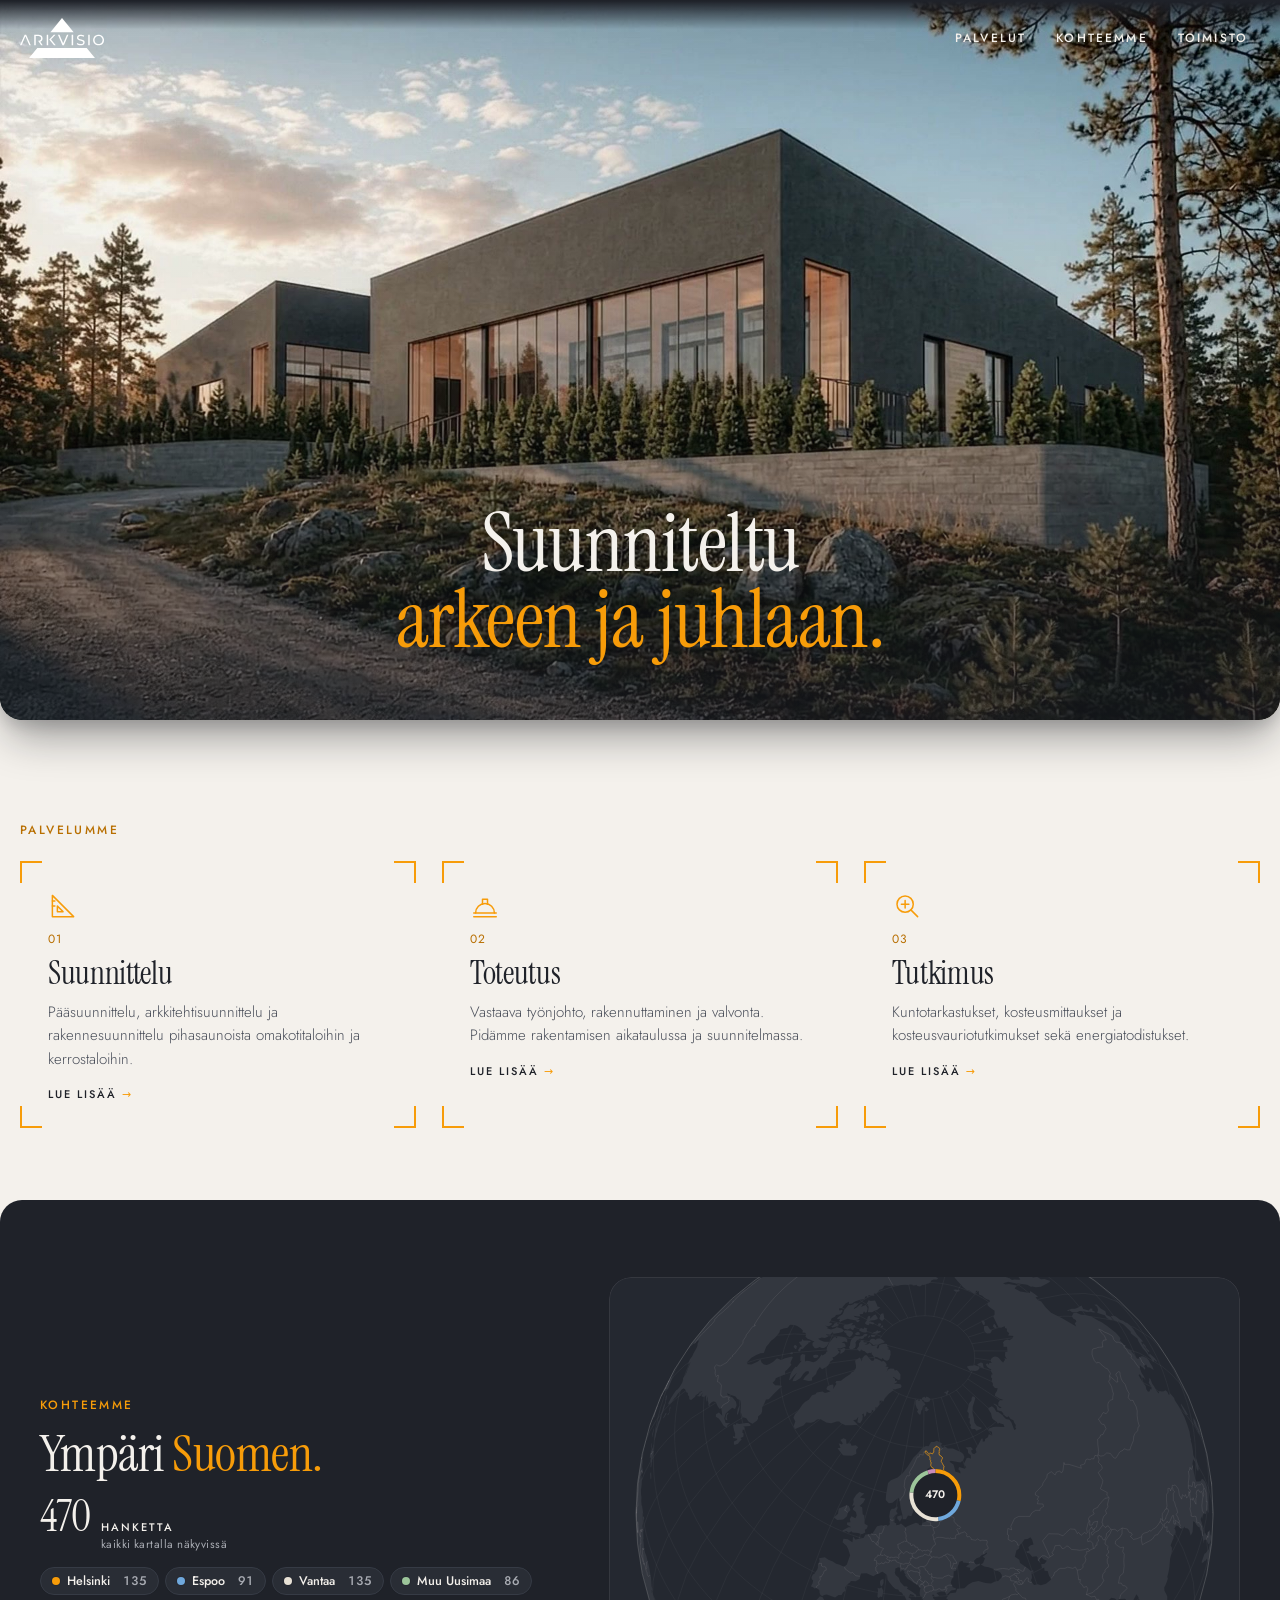
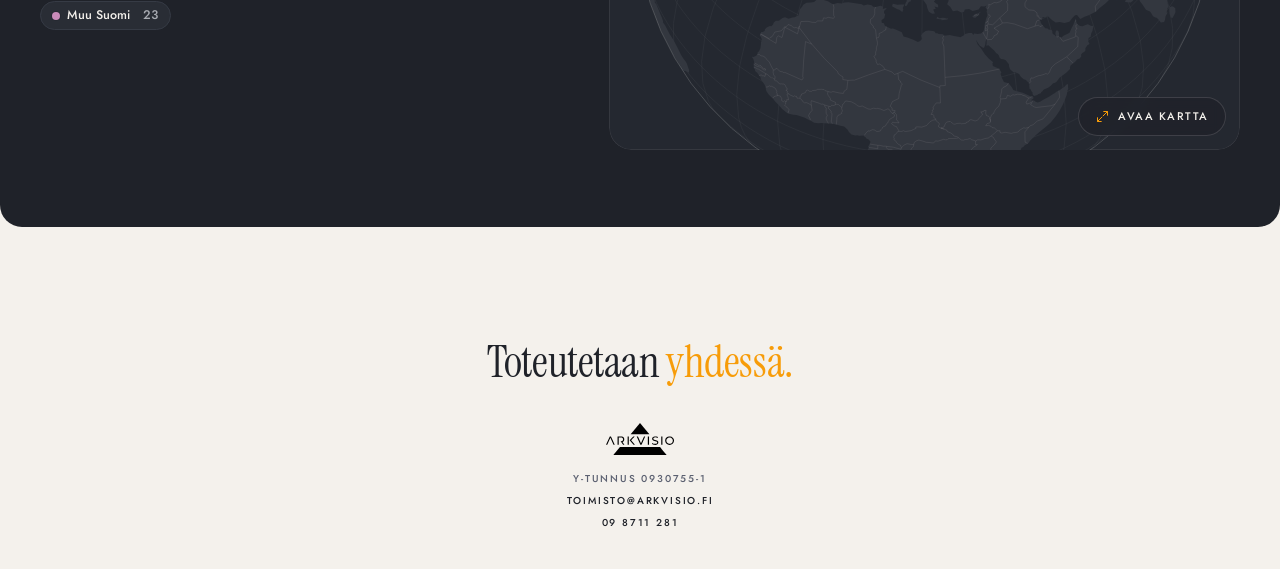
==== index.html @ 741752dc "Palvelusivuille liukuhihna: muut palvelut otsikon vieressä, liukusiirtymä sivujen välillä" ====
<!doctype html>
<html lang="fi">
<head>
  <meta charset="utf-8">
  <meta name="viewport" content="width=device-width, initial-scale=1, viewport-fit=cover">
  <meta name="theme-color" content="#1F2229">
  <title>ArkVisio – Suunniteltu arkeen ja juhlaan</title>
  <meta name="description" content="ArkVisio on helsinkiläinen suunnittelutoimisto vuodesta 1993. Pääsuunnittelu, arkkitehti- ja rakennesuunnittelu, kuntotarkastukset, vastaava työnjohto ja energiatodistukset.">
  <link rel="icon" href="assets/logo/logo-musta.svg" type="image/svg+xml">
  <link rel="preconnect" href="https://fonts.googleapis.com">
  <link rel="preconnect" href="https://fonts.gstatic.com" crossorigin>
  <link rel="stylesheet" href="https://fonts.googleapis.com/css2?family=Instrument+Serif:ital@0;1&family=Jost:ital,wght@0,300;0,400;0,500;0,600;1,400&display=swap">
  <link rel="stylesheet" href="css/tyylit.css?v=20261128r">
</head>
<body class="etusivu">
  <a class="ohita" href="#sisalto">Siirry sisältöön</a>

  <!-- ETUSIVUN YLÄOSA: iso harmaa paneeli (logo, valikko, iskulause), joka kutistuu vierittäessä
       matalaksi palkiksi; iskulause nousee ja puolittuu, valikon tilalle tulee hampurilaisnappi.
       Toiminta: js/valikko.js (paneelin korkeus, --p = 0…1, html.kompakti). -->
  <header class="paakuva tumma">
    <!-- Kansivideo: äänetön silmukka; kansikuva näkyy latautuessa ja "Vähennä liikettä" -asetuksella -->
    <div class="kansivideo-kehys" aria-hidden="true">
      <video class="kansivideo" autoplay muted loop playsinline preload="auto" poster="assets/images/kansikuva.jpg?v=1080">
        <source src="assets/video/kansi.mp4?v=1080" type="video/mp4">
      </video>
    </div>
    <!-- iPhone: liikeanturin lupa (näytetään vain, jos selain vaatii luvan) -->
    <button class="liike-nappi" type="button" hidden aria-label="Ota käyttöön: liikuta videota kallistamalla puhelinta">
      <svg viewBox="0 0 24 24" fill="none" stroke="currentColor" stroke-width="1.5" stroke-linecap="round" stroke-linejoin="round" aria-hidden="true"><rect x="7" y="3" width="10" height="18" rx="2.2" transform="rotate(-14 12 12)"/><path d="M3 9.5a9 9 0 0 1 2.5-4.5M21 14.5a9 9 0 0 1-2.5 4.5"/></svg>
    </button>
    <div class="paneeli">
      <div class="paakuva-keski">
        <h1>Suunniteltu <span class="oranssi">arkeen ja juhlaan.</span></h1>
      </div>
    </div>
    <div class="kehys">
      <div class="palkkitausta" aria-hidden="true"></div>
      <div class="yla">
        <a class="logo" href="#"><img class="logo-vaalea" src="assets/logo/logo-valkoinen.svg" alt="ArkVisio – etusivulle" width="84" height="40"><img class="logo-tumma" src="assets/logo/logo-musta.svg" alt="" aria-hidden="true" width="84" height="40"></a>
        <nav class="valikko" id="valikko" aria-label="Päävalikko">
          <div class="valikko-ryhma">
            <a href="index.html#palvelut" aria-haspopup="true">Palvelut</a>
            <div class="alavalikko">
              <a class="ali" href="suunnittelu.html"><span>01</span>Suunnittelu</a>
              <a class="ali" href="tyomaa.html"><span>02</span>Toteutus</a>
              <a class="ali" href="tutkimus.html"><span>03</span>Tutkimus</a>
            </div>
          </div>
          <a href="kohteet.html">Kohteemme</a>
          <a href="toimisto.html">Toimisto</a>
        </nav>
        <button class="valikko-nappi" type="button" aria-expanded="false" aria-controls="valikko">Valikko</button>
        <button class="burgeri" type="button" aria-expanded="false" aria-controls="valikko" aria-label="Valikko"><span></span><span></span><span></span></button>
      </div>
    </div>
  </header>

  <main id="sisalto">
    <!-- PALVELUT: kolme laatikkoa, joissa vain oranssit kulmat -->
    <section class="palvelut-osio" id="palvelut" aria-labelledby="palvelut-otsikko">
      <p class="ylaotsikko" id="palvelut-otsikko">Palvelumme</p>
      <div class="palvelulaatikot">
        <a class="palvelulaatikko" href="suunnittelu.html">
          <svg class="ikoni" viewBox="0 0 24 24" fill="none" stroke="currentColor" stroke-width="1.2" stroke-linecap="round" stroke-linejoin="round" aria-hidden="true"><path d="M3.5 20.5V3.5l17 17z"/><path d="M7.5 16.5v-4.5l4.5 4.5z"/><path d="M3.5 8h2M3.5 12h2"/></svg>
          <span class="nro">01</span>
          <h3>Suunnittelu</h3>
          <p>Pääsuunnittelu, arkkitehtisuunnittelu ja rakennesuunnittelu pihasaunoista omakotitaloihin ja kerrostaloihin.</p>
          <span class="lisaa">Lue lisää</span>
        </a>
        <a class="palvelulaatikko" href="tyomaa.html">
          <svg class="ikoni" viewBox="0 0 24 24" fill="none" stroke="currentColor" stroke-width="1.2" stroke-linecap="round" stroke-linejoin="round" aria-hidden="true"><path d="M3 17.5h18"/><path d="M4.5 17.5a7.5 7.5 0 0 1 15 0"/><path d="M10 10.5V6.5h4v4"/><path d="M3 20.5h18"/></svg>
          <span class="nro">02</span>
          <h3>Toteutus</h3>
          <p>Vastaava työnjohto, rakennuttaminen ja valvonta. Pidämme rakentamisen aikataulussa ja suunnitelmassa.</p>
          <span class="lisaa">Lue lisää</span>
        </a>
        <a class="palvelulaatikko" href="tutkimus.html">
          <svg class="ikoni" viewBox="0 0 24 24" fill="none" stroke="currentColor" stroke-width="1.2" stroke-linecap="round" stroke-linejoin="round" aria-hidden="true"><circle cx="10.5" cy="10.5" r="6.5"/><path d="m20.5 20.5-5.4-5.4"/><path d="M10.5 7.5v6M7.5 10.5h6"/></svg>
          <span class="nro">03</span>
          <h3>Tutkimus</h3>
          <p>Kuntotarkastukset, kosteusmittaukset ja kosteusvauriotutkimukset sekä energiatodistukset.</p>
          <span class="lisaa">Lue lisää</span>
        </a>
      </div>
    </section>


    <!-- KOHTEET KARTALLA: maapallo lentää Suomeen, kun osio tulee näkyviin -->
    <section class="osio tumma kartta-osio" id="kohteemme">
      <div class="kehys kartta-osio-sisalto">
        <div class="kartta-teksti">
          <p class="ylaotsikko">Kohteemme</p>
          <h2>Ympäri <span class="oranssi">Suomen.</span></h2>
          <!-- Hankelaskuri: luku päivittyy suodattimien ja kartan näkymän mukaan -->
          <div class="hankelaskuri" aria-live="polite">
            <span class="hankeluku" data-hankeluku>0</span>
            <span class="hankeselite">hanketta<small data-nakymassa></small></span>
          </div>
          <div class="suodattimet" data-suodattimet role="group" aria-label="Näytä kohdetyypit"></div>
        </div>
        <div class="kartta" data-kartta data-rajaus="kortti">
          <div class="kartta-alue">
            <canvas aria-label="Maapallo, jolla ArkVision kohteet näkyvät. Avaa kartta napauttamalla."></canvas>
            <div class="kartta-vihje" hidden></div>
          </div>
        </div>
      </div>
    </section>
  </main>

  <!-- YHTEYS -->
  <footer class="alatunniste tumma" id="yhteys">
    <div class="kehys alatunniste-sisalto">
      <div>
        <h2>Toteutetaan <span class="oranssi">yhdessä.</span></h2>
      </div>
      <div class="alalaita">
        <div class="alalaita-tiedot">
          <a class="alalaita-logo" href="index.html"><img src="assets/logo/logo-musta.svg" alt="ArkVisio – etusivulle" width="68" height="32"></a>
          <span>Y-tunnus 0930755-1</span>
          <a href="mailto:toimisto@arkvisio.fi">toimisto@arkvisio.fi</a>
          <a href="tel:+35898711281">09 8711 281</a>
        </div>
      </div>
    </div>
  </footer>

  <script src="js/vendor/d3.min.js"></script>
  <script src="js/vendor/topojson-client.min.js"></script>
  <script src="data/kartta-data.js?v=20261128r"></script>
  <script src="data/kohteet.js?v=20261128r"></script>
  <script src="js/kartta.js?v=20261128r"></script>
  <script src="js/sivu.js?v=20261128r"></script>
  <script src="js/valikko.js?v=20261128r"></script>
</body>
</html>
---- css/tyylit.css ----
/* ============================================================
   ARKVISIO – TYYLIT
   Brändin perusta on muuttujina heti alla. Värit, fontit ja
   mitat muutetaan vain tästä, niin ne päivittyvät koko sivulle.
   Ilme: grafiitti + Vision Oranssi, kapea serif-otsikko ja
   harvennettu versaali (kuten ArkVision mainoksissa).
   ============================================================ */

:root {
  /* Värit */
  --grafiitti: #1F2229;        /* tummat osiot, pääkuva, kartta */
  --grafiitti-2: #292D35;      /* pinnat tummalla */
  --grafiitti-3: #363B45;      /* viivat tummalla */
  /* Koko sivu on tumma: entiset vaaleiden osioiden värit osoittavat grafiitin sävyihin. */
  --kalkki: #1F2229;           /* sivun tausta */
  --pinta: #292D35;            /* kortit */
  --kivi: #363B45;             /* viivat */
  --muste: #F4F1EC;            /* teksti */
  --harmaa: #A9ACB3;           /* toissijainen teksti */
  --teksti-oranssilla: #1F2229; /* teksti oranssilla tai vaalealla pohjalla */
  --vaalea: #F4F1EC;           /* teksti tummalla */
  --vaalea-2: #A9ACB3;         /* toissijainen teksti tummalla */
  --vision-oranssi: #F79C09;   /* toiminto- ja korostusväri */
  --oranssi-teksti: #F79C09;   /* pieni oranssi teksti */

  /* Fontit */
  --fontti-otsikko: "Instrument Serif", "Times New Roman", Georgia, serif;
  --fontti-teksti: "Jost", "Century Gothic", "Segoe UI", system-ui, sans-serif;

  /* Mitat */
  --leveys: 1240px;
  --reuna: max(20px, env(safe-area-inset-left, 0px));
  --reuna-o: max(20px, env(safe-area-inset-right, 0px));
  --pyoristys: 4px;
  --osio-vali: clamp(72px, 9vw, 128px);
}

/* ---------- Perusta ---------- */
*, *::before, *::after { box-sizing: border-box; }
[hidden] { display: none !important; }
html { scroll-behavior: smooth; background-color: #1F2229; }   /* sama kuin sivu: iPhonen kellon alue samaa tummaa */
/* Ei venymistä/vedä-päivittääksesi-toimintoa reunoilla: iPhonella venytys siirsi kiinteää yläpalkkia logon päälle */
html, body { overscroll-behavior-y: none; }
body {
  margin: 0;
  background: var(--kalkki);
  color: var(--muste);
  font: 400 17px/1.6 var(--fontti-teksti);
  -webkit-font-smoothing: antialiased;
}
img { max-width: 100%; display: block; }
h1, h2, h3 { margin: 0; text-wrap: balance; font-weight: 400; }
h1, h2 { font-family: var(--fontti-otsikko); letter-spacing: -.01em; line-height: 1; }
h3 { font-family: var(--fontti-teksti); font-weight: 500; }
p { margin: 0; }
a { color: inherit; }
:focus-visible { outline: 2px solid var(--vision-oranssi); outline-offset: 3px; }

.kehys { max-width: var(--leveys); margin: 0 auto; padding-left: var(--reuna); padding-right: var(--reuna-o); }
.ohita { position: absolute; left: -9999px; top: 8px; background: var(--vision-oranssi); color: var(--teksti-oranssilla); padding: 10px 14px; z-index: 100; }
.ohita:focus { left: 8px; }

.versaali { font: 500 13px/1.5 var(--fontti-teksti); letter-spacing: .16em; text-transform: uppercase; }
.ylaotsikko { font: 500 12px/1.4 var(--fontti-teksti); letter-spacing: .2em; text-transform: uppercase; color: var(--oranssi-teksti); }
.tumma .ylaotsikko { color: var(--vision-oranssi); }
.oranssi { color: var(--vision-oranssi); }

/* ---------- Napit ---------- */
.napit { display: flex; flex-wrap: wrap; gap: 12px; }
.nappi {
  display: inline-flex; align-items: center; justify-content: center; gap: 10px;
  font: 500 13px/1 var(--fontti-teksti); letter-spacing: .14em; text-transform: uppercase; text-decoration: none;
  padding: 17px 24px; border-radius: var(--pyoristys); border: 1px solid transparent; cursor: pointer;
  transition: background-color .15s ease, color .15s ease, border-color .15s ease;
}
.nappi-oranssi { background: var(--vision-oranssi); color: var(--teksti-oranssilla); }
.nappi-oranssi:hover { background: #FFAD2E; }
.nappi-reuna { border-color: currentColor; background: transparent; color: inherit; }
.nappi-reuna:hover { border-color: var(--vision-oranssi); color: var(--vision-oranssi); }

/* ---------- Tummat osiot ---------- */
.tumma { background: var(--grafiitti); color: var(--vaalea); }

/* ---------- Pääkuva (sisältää logon ja valikon, ei erillistä palkkia) ---------- */
.paakuva { position: relative; overflow: hidden; isolation: isolate; }
.paakuva-kuva {
  position: absolute; inset: 0; z-index: -1;
  background-color: var(--grafiitti);
}
/* Liukuvärit vain kun pääkuva on käytössä (class="paakuva-kuva kuvalla"),
   muuten selaimen liukuvärikohina näkyy tasaisessa taustassa laikkuina. */
.paakuva-kuva.kuvalla {
  background-image:
    linear-gradient(90deg, var(--grafiitti) 0%, rgba(31, 34, 41, .92) 38%, rgba(31, 34, 41, .35) 70%, rgba(31, 34, 41, .15) 100%),
    linear-gradient(0deg, var(--grafiitti) 0%, rgba(31, 34, 41, 0) 40%),
    url("../assets/images/hero.jpg");
  background-size: cover; background-position: center right;
}
/* Yläpalkki seuraa vieritystä kaikilla sivuilla. Sisältö on samassa linjassa kuin .kehys;
   vieritettäessä (js/valikko.js: html.rullattu) palkki saa valkoisen taustan, joka liukuu yläreunasta.
   Palkin korkeus ei muutu koskaan (ei heilahdusta). EI backdrop-filteriä (iOS Safari -virheet).
   Kaksi päällekkäistä valkoista kerrosta, sama clip-path-animaatio:
   - .yla::before = näkyvä liuku molempiin suuntiin (Safari ei huomioi ::before-kerrosta kellon alueen värissä)
   - .yla-tausta = oma kiinteä elementti, jonka mukaan iOS Safari värjää kellon alueen. JS näyttää sen heti
     alas vieritettäessä ja poistaa sen HETI ylös palatessa (Safari päivittää värin vain vierityksen aikana). */
:root { --liuku: .45s cubic-bezier(.22, .8, .24, 1); --yla-korkeus: 76px; }
.yla { position: fixed; top: 0; left: 0; right: 0; z-index: 60; display: flex; align-items: center; gap: 32px;
  box-sizing: border-box; min-height: var(--yla-korkeus);
  padding: 18px calc(max(0px, (100% - var(--leveys)) / 2) + var(--reuna-o)) 18px calc(max(0px, (100% - var(--leveys)) / 2) + var(--reuna)); }
/* Molemmat kerrokset pysyvät paikallaan yläreunassa ja paljastuvat ylhäältä alas clip-pathilla.
   Negatiivinen alareuna lopputilassa, jotta varjo näkyy. */
.yla::before, .yla-tausta { content: ""; position: absolute; top: 0; left: 0; right: 0; height: var(--yla-korkeus); pointer-events: none;
  background-color: #fff; border-radius: 0 0 18px 18px; box-shadow: 0 8px 24px rgba(0, 0, 0, .28);
  -webkit-clip-path: inset(0 0 100% 0); clip-path: inset(0 0 100% 0);
  transition: clip-path var(--liuku), -webkit-clip-path var(--liuku); }
.yla::before { z-index: -1; }
.yla-tausta { display: none; position: fixed; z-index: 59; }   /* js/valikko.js näyttää/poistaa */
.rullattu .yla::before, .rullattu .yla-tausta { -webkit-clip-path: inset(0 -40px -48px -40px); clip-path: inset(0 -40px -48px -40px); }
/* Logo: valkoinen ja musta päällekkäin, vaihto pelkällä opacityllä samaan tahtiin liu'un kanssa */
.logo { position: relative; display: block; line-height: 0; }
.logo img { transition: opacity var(--liuku); }
.logo .logo-tumma { position: absolute; left: 0; top: 0; opacity: 0; }
.rullattu .yla .logo .logo-tumma { opacity: 1; }
.rullattu .yla .logo .logo-vaalea { opacity: 0; }
.valikko a, .valikko-nappi { transition: color var(--liuku), border-color var(--liuku); }
.rullattu .yla .valikko a { color: #4A4F5A; }
.rullattu .yla .valikko a:hover { color: var(--grafiitti); }
.rullattu .yla .valikko-nappi { color: var(--grafiitti); border-color: #D9DBDF; }
.yla + * { margin-top: 96px; }               /* tila kiinteän palkin alla */
/* Palkki on yläosan sisällä: yläosa pääsisällön (main, z-index 1) yläpuolelle, ettei sisältö peitä palkkia */
.paakuva, .alasivu-yla { position: relative; z-index: 2; }
html { scroll-padding-top: 84px; }
.logo img { width: 84px; height: auto; }
.valikko { display: flex; gap: 30px; margin-left: auto; }
.valikko a { text-decoration: none; font: 500 12px/1 var(--fontti-teksti); letter-spacing: .18em; text-transform: uppercase; color: var(--vaalea-2); padding-block: 8px; border-bottom: 1px solid transparent; }
.valikko a:hover { color: var(--vaalea); border-bottom-color: var(--vision-oranssi); }
.valikko-nappi { display: none; margin-left: auto; background: none; border: 1px solid var(--grafiitti-3); color: var(--vaalea); border-radius: var(--pyoristys); padding: 11px 14px; font: 500 12px/1 var(--fontti-teksti); letter-spacing: .16em; text-transform: uppercase; cursor: pointer; }

/* Pääkuvassa iskulause keskellä */
.paakuva-keski { min-height: calc(100svh - 96px); display: grid; place-content: center; text-align: center; padding-block: clamp(40px, 6vw, 80px); }
/* Asemapiirros pääkuvan taustalla: viivat piirtyvät kerran, reunat ja keskusta (iskulause) häivytetty */
.asemapiirros { position: absolute; inset: 0; width: 100%; height: 100%; z-index: 0; pointer-events: none;
  -webkit-mask-image: radial-gradient(ellipse 62% 60% at 50% 50%, rgba(0, 0, 0, .35) 0%, #000 52%, transparent 100%);
  mask-image: radial-gradient(ellipse 62% 60% at 50% 50%, rgba(0, 0, 0, .35) 0%, #000 52%, transparent 100%); }
.paakuva > .kehys { position: relative; z-index: 1; }
.asemapiirros .v { stroke: rgba(244, 241, 236, .2); stroke-width: 1.2; stroke-dasharray: 1; stroke-dashoffset: 1; animation: asema 2.6s cubic-bezier(.4, 0, .2, 1) forwards; animation-delay: calc(var(--d, 0s) + .2s); }
.asemapiirros .ohut { stroke-width: .8; }
.asemapiirros .kayrat .v { stroke: rgba(244, 241, 236, .09); stroke-width: 1; animation-duration: 3.4s; }
.asemapiirros .talo .v { stroke: rgba(247, 156, 9, .75); stroke-width: 1.4; }
.asemapiirros .piste { fill: rgba(244, 241, 236, .3); opacity: 0; animation: asema-esiin .8s ease forwards; animation-delay: calc(var(--d, 0s) + 1.4s); }
.asemapiirros text { fill: rgba(244, 241, 236, .32); font: 500 11px var(--fontti-teksti); letter-spacing: .12em; opacity: 0; animation: asema-esiin 1s ease forwards; animation-delay: calc(var(--d, 0s) + 1.6s); }
.asemapiirros .katto { fill: var(--vision-oranssi); opacity: 0; animation: asema-esiin .8s ease forwards; animation-delay: 2.4s; }
@keyframes asema { to { stroke-dashoffset: 0; } }
@keyframes asema-esiin { to { opacity: 1; } }
@media (prefers-reduced-motion: reduce) { .asemapiirros .v, .asemapiirros .piste, .asemapiirros text, .asemapiirros .katto { animation: none; stroke-dashoffset: 0; opacity: 1; } }
.paakuva h1 { font-size: clamp(60px, 10.5vw, 168px); line-height: .92; letter-spacing: -.01em; }
.paakuva h1 .oranssi { display: block; }

/* ---------- ETUSIVU: tumma paneeli, joka vierii ylös ja jää matalaksi palkiksi ----------
   Paneeli (.paakuva) on position: sticky ja negatiivinen top: se vierii ylös kuten muu sivu,
   kunnes vain matala palkki (--palkki) jää näkyviin. Selain hoitaa liikkeen itse (sulava, ei skriptiä).
   js/valikko.js lisää html.kompakti, kun paneeli on tarttunut: logo pienenee, hampurilaisnappi esiin.
   Muu sivu on murrettu valkoinen. */
/* --paneeli-korkeus: js/valikko.js laskee niin, että iskulauseen ylä- ja alapuolelle jää yhtä paljon tilaa kuin sivuille */
.etusivu { --paneeli: #1F2229; --murrettu: #F4F1EC; --palkki: 64px; --kulma: 22px; --paneeli-korkeus: clamp(320px, 46svh, 560px);
  background: var(--murrettu); }
html:has(body.etusivu) { background-color: #F4F1EC; }
.etusivu .paakuva { position: sticky; top: calc(var(--palkki) - var(--paneeli-korkeus)); z-index: 55;
  height: var(--paneeli-korkeus); overflow: hidden; isolation: isolate;
  background: var(--paneeli); border-radius: 0 0 var(--kulma) var(--kulma);
  box-shadow: 0 10px 30px rgba(15, 17, 22, .14); transition: box-shadow .3s ease; }
.kompakti .etusivu .paakuva { box-shadow: 0 10px 30px rgba(15, 17, 22, .3); }
.etusivu .paneeli { height: 100%; }
/* Iskulause keskellä paneelia (palkin alla olevassa tilassa), vierii piiloon paneelin mukana */
.etusivu .paakuva-keski { height: 100%; min-height: 0; box-sizing: border-box; display: grid; place-content: center;
  padding: 76px var(--reuna-o) 0 var(--reuna); }
.etusivu .paakuva h1 { font-size: clamp(36px, 6.8vw, 108px); }
.etusivu .paakuva > .kehys { position: static; }   /* ei omaa kerrostasoa: palkki (z 60) paneelin päälle */
/* --k = 0…1 (js/valikko.js): paneelin vierityksen edistyminen. Logo pienenee ja palkkirivi nousee samassa tahdissa,
   joten ne ovat valmiit juuri kun paneeli tarttuu matalaksi palkiksi. */
.etusivu .yla { z-index: 60; transform: translateY(calc((var(--palkki) - 76px) / 2 * var(--k, 0))); will-change: transform; }
/* Paneelin värinen kaista palkin alla: iskulause vierii sen alle eikä logon/valikon päälle */
.etusivu .yla::after { content: ""; position: absolute; left: 0; right: 0; top: -20px; height: calc(var(--palkki) + 26px); z-index: -1;
  background: var(--paneeli); border-radius: 0 0 var(--kulma) var(--kulma); pointer-events: none; }
/* Matalassa palkissa: koko rivi nousee palkin keskelle ja logo pienenee */
.etusivu .logo { transform-origin: 0 50%; transform: scale(calc(1 - .26 * var(--k, 0))); will-change: transform; }
/* Hampurilaisnappi (kaikilla sivuilla): puhelimella aina valikon avaajana ("Valikko"-tekstinappi poistettu käytöstä),
   etusivulla tietokoneella vain matalassa palkissa, jolloin valikkolinkit häipyvät tilalta */
.burgeri { display: none; position: absolute; top: 50%; right: calc(max(0px, (100% - var(--leveys)) / 2) + var(--reuna-o) - 10px);
  width: 44px; height: 44px; margin-top: -22px; padding: 0; border: 0; background: none; color: var(--vaalea); cursor: pointer;
  transition: color .45s ease; }
.rullattu .yla .burgeri { color: var(--grafiitti); }            /* alasivujen valkoinen palkki */
.valikko-nappi { display: none !important; }
@media (max-width: 760px) { .burgeri { display: block; } }
.etusivu .burgeri { display: block; opacity: 0; visibility: hidden; transition: opacity .3s ease, visibility 0s linear .3s; }
@media (max-width: 760px) { .etusivu .burgeri { opacity: 1; visibility: visible; transition: none; } }
.burgeri span { position: absolute; left: 11px; right: 11px; height: 2px; border-radius: 2px; background: currentColor; transition: transform .3s ease, opacity .2s ease; }
.burgeri span:nth-child(1) { top: 15px; } .burgeri span:nth-child(2) { top: 21px; } .burgeri span:nth-child(3) { top: 27px; }
.burgeri[aria-expanded="true"] span:nth-child(1) { transform: translateY(6px) rotate(45deg); }
.burgeri[aria-expanded="true"] span:nth-child(2) { opacity: 0; }
.burgeri[aria-expanded="true"] span:nth-child(3) { transform: translateY(-6px) rotate(-45deg); }
.etusivu .valikko, .etusivu .valikko-nappi { transition: opacity .3s ease, visibility 0s linear 0s; }
.kompakti .etusivu .burgeri { opacity: 1; visibility: visible; transition: opacity .3s ease, visibility 0s linear 0s; }
.kompakti .etusivu .valikko-nappi { opacity: 0; visibility: hidden; transition: opacity .3s ease, visibility 0s linear .3s; }
/* Valkoista tilaa tulevalle sisällölle, jottei sivu lopu kesken */
.etusivu main { min-height: 110svh; }
.etusivu .alatunniste { background: var(--murrettu); color: var(--grafiitti); }
.etusivu .alalaita { color: #5B6070; }
.etusivu .alalaita-tiedot a { color: var(--grafiitti); }
.etusivu .alalaita-tiedot a:hover { color: #B86F00; }

/* Karttaosio: otsikko, hankelaskuri ja suodattimet vasemmalla, kartta oikealla */
.kartta-osio { overflow: hidden; }
.kartta-osio-sisalto { display: grid; grid-template-columns: minmax(0, 1fr) minmax(0, 1.25fr); gap: clamp(28px, 5vw, 72px); align-items: center; }
.kartta-teksti { position: relative; z-index: 1; display: grid; gap: 20px; }
.kartta-teksti h2 { font-size: clamp(44px, 6vw, 88px); line-height: .95; }
.kartta-teksti h2 .oranssi { display: block; }
.hankelaskuri { display: flex; align-items: baseline; gap: 14px; margin-top: clamp(8px, 1.6vw, 20px); }
.hankeluku { font: 400 clamp(48px, 5vw, 76px)/1 var(--fontti-otsikko); color: var(--vaalea); font-variant-numeric: tabular-nums; letter-spacing: -.01em; }
.hankeselite { font: 500 12px/1.5 var(--fontti-teksti); letter-spacing: .18em; text-transform: uppercase; color: var(--vaalea); }
.hankeselite small { display: block; font-size: 12px; letter-spacing: .04em; text-transform: none; font-weight: 400; color: var(--vaalea-2); }
.kartta-osio .suodatin { background: rgba(41, 45, 53, .72); border-color: rgba(244, 241, 236, .1); backdrop-filter: blur(6px); border-radius: 999px; padding: 9px 14px; }

/* ---------- Kartta ---------- */

.kartta { min-width: 0; display: grid; gap: 14px; }
.kartta-alue { position: relative; aspect-ratio: 1 / 1; max-width: 100%; border-radius: var(--pyoristys); background: var(--grafiitti); overflow: hidden; }
.kartta canvas { width: 100%; height: 100%; display: block; touch-action: pan-y; cursor: grab; }
.kartta-alue.aktiivinen canvas { touch-action: none; }
/* Häivytystila: lähennetty kartta saa levitä kehyksen yli, reunat häipyvät taustaan.
   Pallo pysyy kaukaa katsottuna kehyksen kokoisena. */
.kartta-alue.haivytys { overflow: visible; background: none; }
/* Ylöspäin vähemmän, ettei kartta nouse yläpalkin alle. */
.kartta-alue.haivytys canvas { position: absolute; top: -6%; left: -16%; width: 132%; height: 118%; }
.paakuva h1, .kartta .suodattimet { position: relative; z-index: 1; }
/* Suodattimet kartan alareunassa, kartan päällä */
.kartta.haivytys { position: relative; }
.kartta.haivytys .suodattimet {
  position: absolute; left: 50%; bottom: -4%; transform: translateX(-50%);
  width: max-content; max-width: 132%; justify-content: center; z-index: 2;
}
.kartta.haivytys .suodatin { background: rgba(41, 45, 53, .72); border-color: rgba(244, 241, 236, .1); backdrop-filter: blur(6px); border-radius: 999px; padding: 9px 14px; }
/* Ohjaimet pystyyn oikeaan reunaan, eivät osu suodattimiin */
.kartta.haivytys .kartta-ohjaimet { flex-direction: column; align-items: flex-end; top: 50%; bottom: auto; right: -4%; transform: translateY(-50%); }
.kartta.haivytys .kartta-ohjaimet button { border-radius: 999px; }

/* Taustatila: kartta on koko pääkuvan tausta. Kehys (.kartta-alue) vain kertoo pallon paikan ja koon. */
/* Kartta jatkuu pääkuvan alareunan yli ja häipyy seuraavan osion puolella. */
.paakuva.kartta-taustana { overflow: visible; }
main, .alatunniste { position: relative; z-index: 1; }
.paakuva.kartta-taustana > canvas { position: absolute; top: 0; left: 0; width: 100%; height: calc(100% + 260px); z-index: 0; display: block; touch-action: pan-y; cursor: grab; }
.paakuva.kartta-taustana > canvas:active { cursor: grabbing; }
.paakuva.kartta-taustana:has(.kartta-alue.aktiivinen) > canvas { touch-action: none; }
.paakuva.kartta-taustana > .kehys { position: relative; z-index: 1; pointer-events: none; }
.paakuva.kartta-taustana > .kehys :is(a, button, .suodattimet) { pointer-events: auto; }
.paakuva.kartta-taustana .kartta-alue { background: none; overflow: visible; }
.kartta.tausta .suodatin { background: rgba(41, 45, 53, .72); border-color: rgba(244, 241, 236, .1); backdrop-filter: blur(6px); border-radius: 999px; padding: 9px 14px; }
.kartta.tausta .kartta-ohjaimet button { border-radius: 999px; backdrop-filter: blur(6px); }
.kartta canvas:active { cursor: grabbing; }
.kartta-vihje {
  position: absolute; pointer-events: none; z-index: 3;
  transform: translate(-50%, calc(-100% - 16px));
  background: var(--vaalea); color: var(--teksti-oranssilla);
  font: 500 13px/1.4 var(--fontti-teksti); padding: 8px 12px; border-radius: var(--pyoristys); white-space: nowrap; max-width: 280px;
}
.kartta-vihje small { display: block; color: #62656C; font-weight: 400; }
.kartta-vihje ul { margin: 6px 0 0; padding: 0; list-style: none; white-space: normal; }
.kartta-ohjaimet { position: absolute; right: 12px; bottom: 12px; display: flex; gap: 6px; z-index: 2; }
.kartta-ohjaimet button {
  font: 500 11px/1 var(--fontti-teksti); letter-spacing: .14em; text-transform: uppercase;
  min-width: 40px; height: 40px; padding: 0 12px; border-radius: var(--pyoristys);
  border: 1px solid var(--grafiitti-3); background: rgba(41, 45, 53, .9); color: var(--vaalea); cursor: pointer;
}
.kartta-ohjaimet button:hover { border-color: var(--vision-oranssi); }
.suodattimet { display: flex; flex-wrap: wrap; gap: 8px; }
.suodatin {
  display: inline-flex; align-items: center; gap: 10px;
  font: 500 14px/1 var(--fontti-teksti); padding: 11px 14px; border-radius: var(--pyoristys);
  border: 1px solid var(--kivi); background: var(--pinta); color: var(--muste); cursor: pointer; text-align: left;
}
.tumma .suodatin { border-color: var(--grafiitti-3); background: var(--grafiitti-2); color: var(--vaalea); }
.suodatin i { flex: none; width: 10px; height: 10px; border-radius: 50%; box-shadow: 0 0 0 1px rgba(31, 34, 41, .35); }
.suodatin .maara { margin-left: auto; padding-left: 12px; color: var(--harmaa); font-variant-numeric: tabular-nums; }
.tumma .suodatin .maara { color: var(--vaalea-2); }
.suodatin[aria-pressed="false"] { opacity: .45; }
.suodatin[aria-pressed="false"] i { background: transparent !important; box-shadow: inset 0 0 0 1.5px currentColor; }

/* ---------- Vaaleat osiot ---------- */
.osio { padding-block: var(--osio-vali); }
.osio-otsikko { display: grid; gap: 16px; max-width: 64ch; margin-bottom: clamp(36px, 4vw, 56px); }
.osio-otsikko h2 { font-size: clamp(44px, 5.6vw, 76px); }
.osio-otsikko p { color: var(--harmaa); font-weight: 300; font-size: 18px; }
.tumma .osio-otsikko p { color: var(--vaalea-2); }

/* Palvelut */
.palvelut { display: grid; grid-template-columns: repeat(3, minmax(0, 1fr)); border-top: 1px solid var(--kivi); }
.palvelu { padding: clamp(24px, 3vw, 40px) clamp(0px, 2vw, 32px) 8px 0; display: grid; gap: 14px; align-content: start; }
.palvelu + .palvelu { padding-left: clamp(20px, 2.4vw, 32px); border-left: 1px solid var(--kivi); }
.palvelu h3 { font-family: var(--fontti-otsikko); font-weight: 400; font-size: 40px; line-height: 1; }
.palvelu p { color: var(--harmaa); font-weight: 300; }
.palvelu ul { list-style: none; margin: 8px 0 0; padding: 0; display: grid; gap: 8px; }
.palvelu li { font: 500 12px/1.5 var(--fontti-teksti); letter-spacing: .14em; text-transform: uppercase; display: flex; gap: 10px; }
.palvelu li::before { content: "•"; color: var(--vision-oranssi); }

/* Kohteet */
.kohteet-palkki { display: flex; flex-wrap: wrap; justify-content: space-between; align-items: center; gap: 12px; margin-bottom: 24px; }
.kohdekortit { display: grid; grid-template-columns: repeat(3, minmax(0, 1fr)); gap: 32px 20px; }
.kohde { all: unset; box-sizing: border-box; cursor: pointer; display: grid; gap: 14px; align-content: start; }
.kohde:focus-visible { outline: 2px solid var(--vision-oranssi); outline-offset: 4px; }
.kohde-kuva { position: relative; aspect-ratio: 4 / 3; border-radius: var(--pyoristys); overflow: hidden; background: var(--grafiitti-2); }
.kohde-kuva img { width: 100%; height: 100%; object-fit: cover; transition: transform .5s ease; }
.kohde:hover .kohde-kuva img { transform: scale(1.03); }
.kohde-kuva .paikkamerkki { position: absolute; inset: 0; display: grid; place-items: center; background: linear-gradient(160deg, var(--grafiitti-3), var(--grafiitti-2)); }
.kohde-kuva .paikkamerkki img { width: 30%; height: auto; opacity: .14; }
.kohde-kuva .merkinta { position: absolute; left: 12px; bottom: 12px; display: inline-flex; align-items: center; gap: 8px; font: 500 11px/1 var(--fontti-teksti); letter-spacing: .14em; text-transform: uppercase; padding: 8px 10px; border-radius: var(--pyoristys); background: rgba(31, 34, 41, .82); color: var(--vaalea); }
.kohde-kuva .merkinta i { width: 8px; height: 8px; border-radius: 50%; }
.kohde-kuva .esimerkki { position: absolute; right: 12px; top: 12px; font: 500 10px/1 var(--fontti-teksti); letter-spacing: .14em; text-transform: uppercase; padding: 6px 8px; border-radius: var(--pyoristys); background: var(--vision-oranssi); color: var(--teksti-oranssilla); }
.kohde-tiedot { display: grid; gap: 4px; }
.kohde-nimi { font: 400 30px/1.05 var(--fontti-otsikko); }
.kohde-tiedot .meta { color: var(--harmaa); font-size: 15px; font-weight: 300; font-variant-numeric: tabular-nums; }
.kohde-tiedot .nayta { font: 500 11px/1 var(--fontti-teksti); letter-spacing: .16em; text-transform: uppercase; color: var(--oranssi-teksti); margin-top: 8px; }
.lisaa { display: flex; justify-content: center; margin-top: 40px; }
.lisaa .nappi { color: var(--muste); }
.tyhja { grid-column: 1 / -1; padding: 40px; text-align: center; color: var(--harmaa); background: var(--pinta); }

.tagi { justify-self: start; font: 500 11px/1 var(--fontti-teksti); letter-spacing: .16em; text-transform: uppercase; padding: 7px 10px; border-radius: var(--pyoristys); background: var(--vision-oranssi); color: var(--teksti-oranssilla); }

/* Tarinamme */
.tarina { display: grid; grid-template-columns: minmax(0, 1fr) minmax(0, 1.4fr); gap: clamp(28px, 5vw, 80px); align-items: start; }
.tarina-teksti { display: grid; gap: 16px; color: var(--harmaa); font-weight: 300; font-size: 18px; max-width: 50ch; }
.tiimi { display: grid; grid-template-columns: repeat(3, minmax(0, 1fr)); gap: 20px; }
.henkilo { display: grid; gap: 10px; align-content: start; }
.henkilo-kuva { aspect-ratio: 4 / 5; border-radius: var(--pyoristys); background: var(--grafiitti-2); display: grid; place-items: center; font: 400 52px/1 var(--fontti-otsikko); color: var(--harmaa); }
.henkilo h3 { font-size: 18px; }
.henkilo p { font-size: 14px; color: var(--harmaa); }

/* Alatunniste */
.alatunniste { padding-block: var(--osio-vali) 40px; }
.alatunniste-sisalto { display: grid; grid-template-columns: minmax(0, 1fr); gap: 40px; }
.alatunniste h2 { font-size: clamp(28px, 3.4vw, 50px); line-height: .95; }
.alatunniste h3 { font: 500 12px/1 var(--fontti-teksti); letter-spacing: .2em; text-transform: uppercase; color: var(--vision-oranssi); margin-bottom: 14px; }
.alatunniste address { font-style: normal; display: grid; gap: 6px; color: var(--vaalea-2); font-weight: 300; }
.alatunniste address a { text-decoration: none; color: var(--vaalea); }
.alatunniste address a:hover { color: var(--vision-oranssi); }
/* Alatunniste keskitetty: otsikko, logo ja yhteystiedot allekkain */
.alatunniste-sisalto { justify-items: center; text-align: center; }
.alalaita { grid-column: 1 / -1; display: grid; justify-items: center; gap: 6px; font-size: 13px; color: var(--vaalea-2); }
.alalaita-tiedot { display: grid; justify-items: center; gap: 6px; }
.alalaita-tiedot a { color: var(--vaalea); text-decoration: none; }
.alalaita-tiedot a:hover { color: var(--vision-oranssi); }
.alalaita-logo { margin-bottom: 8px; }
.alalaita-logo img { display: block; width: 68px; height: auto; }


/* ---------- Mobiili ---------- */
@media (max-width: 960px) {
  .kartta-osio-sisalto, .tarina { grid-template-columns: minmax(0, 1fr); }
  .kartta { max-width: 600px; width: 100%; justify-self: center; }
  .kohdekortit { grid-template-columns: repeat(2, minmax(0, 1fr)); }
  .palvelut { grid-template-columns: minmax(0, 1fr); }
  .palvelu, .palvelu + .palvelu { padding: 28px 0; border-left: 0; border-bottom: 1px solid var(--kivi); }
}
@media (max-width: 760px) {
  .valikko-nappi { display: inline-flex; }
  .valikko {
    display: none; position: absolute; left: 0; right: 0; top: 100%; z-index: 20;
    flex-direction: column; gap: 0; background: var(--grafiitti);
    padding: 8px var(--reuna-o) 24px var(--reuna); border-top: 1px solid var(--grafiitti-3);
    border-radius: 0 0 18px 18px; box-shadow: 0 12px 28px rgba(0, 0, 0, .35);
  }
  .valikko a:last-child { border-bottom: 0; }
  .valikko.auki { display: flex; }
  .valikko a { padding-block: 16px; font-size: 14px; color: var(--vaalea); border-bottom: 1px solid var(--grafiitti-3); }
  /* Valikon ollessa auki palkki ja valikko ovat yksi kortti: palkin alakulmat suoriksi */
  html:has(.valikko.auki) .yla-tausta, .yla:has(.valikko.auki)::before { border-radius: 0; box-shadow: none; }
  /* Valkoisen palkin alla myös avautuva valikko on valkoinen */
  .rullattu .yla .valikko { background: #fff; border-top-color: #E6E7EA; box-shadow: 0 12px 28px rgba(0, 0, 0, .22); }
  .rullattu .yla .valikko a { color: var(--grafiitti); border-bottom-color: #E6E7EA; }
  .paakuva-kuva.kuvalla { background-image: linear-gradient(0deg, var(--grafiitti) 10%, rgba(31, 34, 41, .75) 60%, rgba(31, 34, 41, .55) 100%), url("../assets/images/hero.jpg"); }
}
@media (max-width: 620px) {
  .kohdekortit { grid-template-columns: minmax(0, 1fr); }
  /* Kapealla suodattimet kartan alle, ohjaimet kartan sisään */
  .kartta.haivytys .suodattimet { position: relative; left: auto; bottom: auto; transform: none; width: auto; max-width: none; justify-content: flex-start; }
  .kartta.haivytys .kartta-ohjaimet { right: 4px; }
  .tiimi { grid-template-columns: repeat(2, minmax(0, 1fr)); }
}
@media (prefers-reduced-motion: reduce) {
  html { scroll-behavior: auto; }
  .nappi, .kohde-kuva img { transition: none; }
}

/* ---------- Kolme osaamista (etusivu ja palvelusivujen loppu) ---------- */
.osaamiset-otsikko { font-size: clamp(44px, 6vw, 88px); max-width: 14ch; margin-bottom: clamp(36px, 5vw, 64px); }
.osaamiset-otsikko .oranssi { display: block; }
.osaamiset { display: grid; grid-template-columns: repeat(3, minmax(0, 1fr)); gap: clamp(36px, 5vw, 72px); }
.osaamiset-muut { grid-template-columns: repeat(2, minmax(0, 1fr)); }
/* Yksinkertainen: kuvake, otsikko ja teksti ilman laatikkoa. Koko osaaminen on linkki palvelusivulle. */
.osaaminen { display: grid; align-content: start; gap: 14px; text-decoration: none; color: inherit; }
.osaaminen .ikoni { width: 76px; height: 76px; color: var(--vision-oranssi); margin-bottom: 6px; transition: transform .35s cubic-bezier(.2, .8, .2, 1); }
.osaaminen h3 { font: 400 clamp(32px, 3vw, 44px)/1 var(--fontti-otsikko); transition: color .2s ease; }
.osaaminen p { color: var(--harmaa); font-weight: 300; max-width: 34ch; }
.osaaminen:hover .ikoni, .osaaminen:focus-visible .ikoni { transform: translateY(-4px); }
.osaaminen:hover h3, .osaaminen:focus-visible h3 { color: var(--vision-oranssi); }
/* Esiintulo (js/valikko.js lisää luokat): osaamiset liukuvat vuorotellen esiin ja kuvakkeiden viivat piirtyvät */
.js-animaatio .osaaminen { opacity: 0; transform: translateY(28px); transition: opacity .8s ease, transform .8s cubic-bezier(.2, .8, .2, 1); transition-delay: calc(var(--i, 0) * 160ms); }
.js-animaatio .osaaminen.esiin { opacity: 1; transform: none; }
.js-animaatio .osaaminen .ikoni :is(path, circle) { stroke-dasharray: 1; stroke-dashoffset: 1; transition: stroke-dashoffset 1.4s cubic-bezier(.4, 0, .2, 1) calc(var(--i, 0) * 160ms + .3s); }
.js-animaatio .osaaminen.esiin .ikoni :is(path, circle) { stroke-dashoffset: 0; }
/* Kattokolmio (logon aihe) laskeutuu paikalleen, kun viivat on piirretty */
.js-animaatio .osaaminen .ikoni .katto { opacity: 0; transform: translateY(-5px); transform-box: fill-box; transition: opacity .5s ease, transform .6s cubic-bezier(.2, .8, .2, 1); transition-delay: calc(var(--i, 0) * 160ms + 1.1s); }
.js-animaatio .osaaminen.esiin .ikoni .katto { opacity: 1; transform: none; }

/* ---------- Palvelusivun yläosa ---------- */
.alasivu-yla { padding-bottom: clamp(48px, 6vw, 80px); border-bottom: 1px solid var(--grafiitti-3); }
.alasivu-otsikko { display: grid; grid-template-columns: minmax(0, 1fr) auto; gap: 32px; align-items: end; padding-top: clamp(48px, 7vw, 104px); }
.alasivu-otsikko h1 { font-size: clamp(64px, 9vw, 136px); line-height: .9; }
.murupolku { font: 500 12px/1.4 var(--fontti-teksti); letter-spacing: .18em; text-transform: uppercase; color: var(--vaalea-2); margin-bottom: 18px; }
.murupolku a { color: var(--vision-oranssi); text-decoration: none; }
.alasivu-lede { max-width: 52ch; margin-top: 24px; color: var(--vaalea-2); font-weight: 300; font-size: clamp(17px, 1.6vw, 20px); }
.alasivu-ikoni .ikoni { width: clamp(96px, 14vw, 180px); height: auto; color: var(--vision-oranssi); }
.alasivu-sisalto { display: flex; flex-wrap: wrap; gap: 8px 22px; list-style: none; padding: 0; margin: 32px 0 0; font: 500 12px/1.4 var(--fontti-teksti); letter-spacing: .16em; text-transform: uppercase; }
.alasivu-sisalto li::before { content: "•"; color: var(--vision-oranssi); margin-right: 10px; }

/* ---------- Hintalaskuri ---------- */
.laskuri-runko { display: grid; grid-template-columns: minmax(0, 1fr) minmax(300px, 380px); gap: clamp(24px, 4vw, 56px); align-items: start; }
.laskuri-valinnat { display: grid; gap: clamp(32px, 4vw, 48px); }
.vaihe { border: 0; margin: 0; padding: 0; min-width: 0; }
.vaihe-otsikko { display: flex; align-items: center; gap: 14px; padding: 0; margin-bottom: 18px; font: 400 clamp(26px, 2.6vw, 36px)/1.1 var(--fontti-otsikko); }
.vaihe-nro { display: inline-grid; place-items: center; width: 32px; height: 32px; border-radius: 50%; border: 1px solid var(--vision-oranssi); color: var(--vision-oranssi); font: 500 13px/1 var(--fontti-teksti); flex: none; }
.vaihe-ohje { margin-top: 12px; font-size: 14px; color: var(--harmaa); }
.ruudut { display: grid; grid-template-columns: repeat(auto-fill, minmax(140px, 1fr)); gap: 10px; }
.ruudut-palvelut { grid-template-columns: repeat(auto-fill, minmax(210px, 1fr)); }
.ruutu {
  position: relative; display: grid; justify-items: start; align-content: start; gap: 10px; text-align: left;
  padding: 18px; border: 1px solid var(--grafiitti-3); border-radius: var(--pyoristys); background: var(--grafiitti-2);
  color: var(--vaalea); font: inherit; cursor: pointer; transition: border-color .15s ease, background-color .15s ease;
}
.ruutu:hover { border-color: rgba(247, 156, 9, .5); }
.ruutu[aria-pressed="true"] { border-color: var(--vision-oranssi); background: rgba(247, 156, 9, .08); }
.ruutu .ikoni { width: 40px; height: 40px; color: var(--vaalea-2); transition: color .15s ease; }
.ruutu[aria-pressed="true"] .ikoni { color: var(--vision-oranssi); }
.ruutu-nimi { font-weight: 500; font-size: 15px; line-height: 1.3; }
.ruutu-kuvaus { font-size: 13px; line-height: 1.45; color: var(--harmaa); font-weight: 300; }
.ruutu-hinta { font: 500 11px/1 var(--fontti-teksti); letter-spacing: .14em; text-transform: uppercase; color: var(--vaalea-2); margin-top: 2px; }
.ruutu-valinta { position: absolute; top: 14px; right: 14px; width: 20px; height: 20px; border-radius: 50%; border: 1.5px solid var(--grafiitti-3); }
.ruutu[aria-pressed="true"] .ruutu-valinta { border-color: var(--vision-oranssi); background: var(--vision-oranssi) url("data:image/svg+xml,%3Csvg xmlns='http://www.w3.org/2000/svg' viewBox='0 0 20 20'%3E%3Cpath d='m6 10 3 3 5-6' fill='none' stroke='%231F2229' stroke-width='2' stroke-linecap='round' stroke-linejoin='round'/%3E%3C/svg%3E") center / 100% no-repeat; }
.liuku { display: flex; align-items: center; gap: 20px; }
.liuku input { flex: 1; accent-color: var(--vision-oranssi); height: 28px; }
.liuku output { min-width: 96px; text-align: right; font: 400 32px/1 var(--fontti-otsikko); font-variant-numeric: tabular-nums; }

.laskuri-tulos { position: sticky; top: 24px; display: grid; gap: 16px; padding: clamp(24px, 3vw, 32px); border: 1px solid var(--grafiitti-3); border-radius: var(--pyoristys); background: var(--grafiitti-2); }
.alv-vaihto { display: grid; grid-template-columns: 1fr 1fr; padding: 4px; border-radius: 999px; background: var(--grafiitti); }
.alv-vaihto button { border: 0; border-radius: 999px; padding: 9px 12px; background: none; color: var(--vaalea-2); font: 500 12px/1 var(--fontti-teksti); letter-spacing: .12em; text-transform: uppercase; cursor: pointer; }
.alv-vaihto button[aria-pressed="true"] { background: var(--vision-oranssi); color: var(--teksti-oranssilla); }
.tulos-otsikko { font: 500 12px/1.4 var(--fontti-teksti); letter-spacing: .16em; text-transform: uppercase; color: var(--vaalea-2); margin-top: 8px; }
.tulos-otsikko span { letter-spacing: .04em; text-transform: none; font-weight: 400; }
.tulos-luku { font: 400 clamp(40px, 4vw, 54px)/1 var(--fontti-otsikko); color: var(--vision-oranssi); font-variant-numeric: tabular-nums; }
.tulos-luku span { font-size: .6em; }
.tulos-luku .tulos-tyhja { font: 400 16px/1.4 var(--fontti-teksti); color: var(--harmaa); }
.erittely { list-style: none; margin: 0; padding: 0; display: grid; }
.erittely li { display: flex; justify-content: space-between; gap: 12px; padding: 12px 0; border-top: 1px solid var(--grafiitti-3); font-size: 14px; font-variant-numeric: tabular-nums; }
.erittely li > span:last-child { white-space: nowrap; }
.erittely small { display: block; color: var(--harmaa); font-size: 12px; }
.tulos-nappi { justify-content: center; text-align: center; }
.tulos-huom { font-size: 12px; line-height: 1.5; color: var(--harmaa); }

/* ---------- Tuntihinnat ---------- */
.tuntihinnat { display: grid; grid-template-columns: repeat(auto-fill, minmax(260px, 1fr)); gap: 12px; }
.tuntihinta { padding: 24px; border: 1px solid var(--grafiitti-3); border-radius: var(--pyoristys); display: grid; gap: 6px; align-content: start; }
.tuntihinta-taso { font: 500 12px/1 var(--fontti-teksti); letter-spacing: .18em; text-transform: uppercase; color: var(--vision-oranssi); }
.tuntihinta-luku { font: 400 44px/1.1 var(--fontti-otsikko); font-variant-numeric: tabular-nums; margin-top: 8px; }
.tuntihinta-luku span { font-size: .45em; color: var(--vaalea-2); }
.tuntihinta-alv { font-size: 13px; color: var(--harmaa); }
.tuntihinta ul { margin: 12px 0 0; padding: 12px 0 0; border-top: 1px solid var(--grafiitti-3); list-style: none; display: grid; gap: 6px; font-size: 14px; color: var(--vaalea-2); font-weight: 300; }
.lisakulut-otsikko { margin: 40px 0 12px; font-size: 15px; }
.lisakulut { margin: 0; padding-left: 18px; display: grid; gap: 6px; color: var(--harmaa); font-size: 14px; font-weight: 300; max-width: 70ch; }

@media (max-width: 960px) {
  .laskuri-runko { grid-template-columns: minmax(0, 1fr); }
  .laskuri-tulos { position: static; }
  .osaamiset { grid-template-columns: minmax(0, 1fr); }
}
@media (max-width: 620px) {
  .osaamiset-muut { grid-template-columns: minmax(0, 1fr); }
  .alasivu-otsikko { grid-template-columns: minmax(0, 1fr); }
  .alasivu-ikoni { display: none; }
  .ruudut { grid-template-columns: repeat(2, minmax(0, 1fr)); }
  .ruudut-palvelut { grid-template-columns: minmax(0, 1fr); }
}

/* ---------- Laskurin lisävalinnat ---------- */
.ruudut-pienet { grid-template-columns: repeat(auto-fill, minmax(130px, 1fr)); }
.maaravalitsin { display: inline-flex; align-items: center; gap: 4px; padding: 4px; border: 1px solid var(--grafiitti-3); border-radius: 999px; background: var(--grafiitti-2); }
.maaravalitsin button { width: 44px; height: 44px; border: 0; border-radius: 50%; background: none; color: var(--vaalea); font: 400 22px/1 var(--fontti-teksti); cursor: pointer; }
.maaravalitsin button:hover:not(:disabled) { background: var(--grafiitti-3); }
.maaravalitsin button:disabled { color: var(--grafiitti-3); cursor: default; }
.maaravalitsin output { min-width: 48px; text-align: center; font: 400 32px/1 var(--fontti-otsikko); font-variant-numeric: tabular-nums; }

/* ---------- Havainnekuva (julkisivupiirros) ---------- */
.havainne-kehys { margin: -4px 0 4px; padding: 0 0 12px; border-bottom: 1px solid var(--grafiitti-3); }
.havainne { display: block; width: 100%; height: auto; overflow: visible; }
.havainne-kehys figcaption { margin-top: 6px; font: 500 11px/1.5 var(--fontti-teksti); letter-spacing: .14em; text-transform: uppercase; color: var(--vaalea-2); }
.havainne * { vector-effect: non-scaling-stroke; stroke-linejoin: round; stroke-linecap: round; }
.hv-maa { fill: none; stroke: var(--vaalea-2); stroke-width: 1.4; }
.hv-maa-tausta { fill: var(--grafiitti); }
.hv-viivoitus { fill: none; stroke: var(--grafiitti-3); stroke-width: 1; }
.hv-runko, .hv-katto { fill: rgba(247, 156, 9, .06); stroke: var(--vision-oranssi); stroke-width: 1.4; }
.hv-viiva { fill: none; stroke: var(--vision-oranssi); stroke-width: 1.4; }
.hv-ikkuna, .hv-ovi { fill: var(--grafiitti); stroke: var(--vision-oranssi); stroke-width: 1; }
.hv-lasi { fill: rgba(247, 156, 9, .14); stroke: var(--vision-oranssi); stroke-width: 1; }
.hv-sokkeli { fill: rgba(169, 172, 179, .08); stroke: var(--vaalea-2); stroke-width: 1.2; }
.hv-hoyry { fill: none; stroke: var(--vaalea-2); stroke-width: 1; opacity: .7; }
.hv-puu line, .hv-puu polygon { fill: none; stroke: var(--grafiitti-3); stroke-width: 1.4; }
/* Nykyinen rakennus (laajennus) harmaana, korjattava katkoviivalla */
.hv-vanha { fill: none; stroke: var(--vaalea-2); }
.hv-korjattava { fill: rgba(247, 156, 9, .04); stroke-dasharray: 5 4; }
.hv-lisa { fill: rgba(247, 156, 9, .03); }
/* Muodon vaihtuessa rakennukset nousevat maasta */
.animoi .hv-rakennukset { animation: hv-nousu .55s cubic-bezier(.2, .8, .2, 1); transform-origin: 50% 100%; transform-box: fill-box; }
@keyframes hv-nousu { from { opacity: 0; transform: translateY(10px) scaleY(.92); } to { opacity: 1; transform: none; } }
@media (prefers-reduced-motion: reduce) { .animoi .hv-rakennukset { animation: none; } }

/* ---------- Tutkimuslaskurin piirros ---------- */
.ruutu-vuosi { display: flex; align-items: center; height: 40px; font: 400 26px/1 var(--fontti-otsikko); color: var(--vaalea-2); transition: color .15s ease; }
.ruutu[aria-pressed="true"] .ruutu-vuosi { color: var(--vision-oranssi); }
.hv-tutkittava { fill: rgba(247, 156, 9, .07); }
.hv-kellari { fill: var(--grafiitti); stroke: var(--vaalea-2); stroke-width: 1.2; stroke-dasharray: 4 3; }
.hv-tuuletus { fill: var(--grafiitti); stroke: var(--vaalea-2); stroke-width: 1; }
.hv-merkki circle { fill: var(--vision-oranssi); stroke: var(--grafiitti-2); stroke-width: 2; }
.hv-merkki svg { color: var(--teksti-oranssilla); }
.hv-merkki svg * { stroke-width: 1.6; }
.hv-mitta path { fill: none; stroke: var(--vision-oranssi); stroke-width: 1; }
.hv-mitta rect { fill: var(--grafiitti-2); }
.hv-mitta text { fill: var(--vision-oranssi); font: 500 10px/1 var(--fontti-teksti); letter-spacing: .06em; text-anchor: middle; }

/* Etusivu: Valikko-nappi tumman paneelin sävyissä */
.etusivu .valikko-nappi { border-color: rgba(244, 241, 236, .28); }

/* Etusivu: valikko näytön levyisenä palkin jatkeena. Liukuu alas palkin alta (transform; palkin kaista peittää sen),
   linkit tulevat esiin vuorotellen. Käytössä matalassa palkissa (kaikki leveydet) ja puhelimella aina. */
/* Valikko alkaa palkin alta ja päättyy täsmälleen iskulausealueen alareunaan (--paneeli-korkeus),
   oli palkki kutistunut tai ei. --yla-siirto = palkkirivin siirto ylös matalassa tilassa. */
.etusivu { --valikko-yla: 76px; --yla-siirto: 0px; }
.kompakti .etusivu { --valikko-yla: calc(var(--palkki) - var(--yla-siirto) - 1px); --yla-siirto: calc((var(--palkki) - 76px) / 2); }
.kompakti .etusivu .valikko {
  display: flex; flex-direction: column; justify-content: center; align-items: flex-end; gap: 0; margin: 0; position: absolute; left: 0; right: 0; top: var(--valikko-yla); z-index: -2;
  box-sizing: border-box; height: calc(var(--paneeli-korkeus) - var(--valikko-yla) - var(--yla-siirto));
  padding: 4px calc(max(0px, (100% - var(--leveys)) / 2) + var(--reuna-o)) 22px calc(max(0px, (100% - var(--leveys)) / 2) + var(--reuna));
  background: var(--paneeli); border: 0; border-radius: 0 0 var(--kulma) var(--kulma); box-shadow: 0 14px 30px rgba(15, 17, 22, 0);
  transform: translateY(-100%); visibility: hidden; opacity: 1;
  transition: transform .45s cubic-bezier(.22, .8, .24, 1), box-shadow .3s ease, visibility 0s linear .45s; }
.kompakti .etusivu .valikko.auki { transform: none; visibility: visible; box-shadow: 0 14px 30px rgba(15, 17, 22, .28);
  transition: transform .45s cubic-bezier(.22, .8, .24, 1), box-shadow .3s ease .15s, visibility 0s linear 0s; }
.kompakti .etusivu .valikko a { display: flex; align-items: center; gap: 14px; padding-block: 11px; font: 500 14px/1 var(--fontti-teksti); letter-spacing: .18em; text-transform: uppercase; text-align: right; color: var(--vaalea); border-bottom: 0;
  opacity: 0; transform: translateY(-8px); transition: opacity .3s ease, transform .3s ease; }
.kompakti .etusivu .valikko a:last-child { border-bottom: 0; }
.kompakti .etusivu .valikko a:hover, .kompakti .etusivu .valikko a:focus-visible { color: var(--vision-oranssi); }
.kompakti .etusivu .valikko.auki a { opacity: 1; transform: none; }
.kompakti .etusivu .valikko.auki a:nth-child(1) { transition-delay: .08s; }
.kompakti .etusivu .valikko.auki a:nth-child(2) { transition-delay: .14s; }
.kompakti .etusivu .valikko.auki a:nth-child(3) { transition-delay: .2s; }
@media (max-width: 760px) {
  .etusivu .valikko {
    display: flex; flex-direction: column; justify-content: center; align-items: flex-end; gap: 0; margin: 0; position: absolute; left: 0; right: 0; top: var(--valikko-yla); z-index: -2;
  box-sizing: border-box; height: calc(var(--paneeli-korkeus) - var(--valikko-yla) - var(--yla-siirto));
    padding: 4px var(--reuna-o) 22px var(--reuna);
    background: var(--paneeli); border: 0; border-radius: 0 0 var(--kulma) var(--kulma); box-shadow: 0 14px 30px rgba(15, 17, 22, 0);
    transform: translateY(-100%); visibility: hidden;
    transition: transform .45s cubic-bezier(.22, .8, .24, 1), box-shadow .3s ease, visibility 0s linear .45s; }
  .etusivu .valikko.auki { transform: none; visibility: visible; box-shadow: 0 14px 30px rgba(15, 17, 22, .28);
    transition: transform .45s cubic-bezier(.22, .8, .24, 1), box-shadow .3s ease .15s, visibility 0s linear 0s; }
  .etusivu .valikko a { display: flex; align-items: center; gap: 14px; padding-block: 11px; font: 500 14px/1 var(--fontti-teksti); letter-spacing: .18em; text-transform: uppercase; text-align: right; color: var(--vaalea); border-bottom: 0;
    opacity: 0; transform: translateY(-8px); transition: opacity .3s ease, transform .3s ease; }
  .etusivu .valikko a:last-child { border-bottom: 0; }
  .etusivu .valikko a:hover, .etusivu .valikko a:focus-visible { color: var(--vision-oranssi); }
  .etusivu .valikko.auki a { opacity: 1; transform: none; }
  .etusivu .valikko.auki a:nth-child(1) { transition-delay: .08s; }
  .etusivu .valikko.auki a:nth-child(2) { transition-delay: .14s; }
  .etusivu .valikko.auki a:nth-child(3) { transition-delay: .2s; }
}
/* Valikon ollessa auki palkki ja valikko ovat yhtä: palkin alakulmat suoriksi */
.etusivu .paakuva, .etusivu .yla::after { transition: box-shadow .3s ease, border-radius .2s ease; }

/* Etusivu: logon pienennys ja palkkirivin nousu sidottu suoraan sivun vieritykseen (scroll-driven animation).
   Selain ajaa sen vierityksen mukana näytönohjaimella, joten se ei nyi. Vanhemmissa selaimissa js asettaa --k:n. */
@keyframes etusivu-logo { from { transform: scale(1); } to { transform: scale(.74); } }
@keyframes etusivu-rivi { from { transform: translateY(0); } to { transform: translateY(calc((var(--palkki) - 76px) / 2)); } }
@supports (animation-timeline: scroll()) {
  .etusivu .logo { animation: etusivu-logo linear both; animation-timeline: scroll(root block);
    animation-range: 0px calc(var(--paneeli-korkeus) - var(--palkki)); }
  .etusivu .yla { animation: etusivu-rivi linear both; animation-timeline: scroll(root block);
    animation-range: 0px calc(var(--paneeli-korkeus) - var(--palkki)); }
}

/* Valikon tyyli F: Jost-versaali ja oranssit järjestysnumerot (01, 02, 03) CSS-laskurilla, ei HTML-muutoksia */
.kompakti .etusivu .valikko { counter-reset: valikko; }
.kompakti .etusivu .valikko a::before { counter-increment: valikko; content: "0" counter(valikko);
  font: 400 14px/1 var(--fontti-teksti); letter-spacing: .1em; color: var(--vision-oranssi); }
@media (max-width: 760px) {
  .etusivu .valikko { counter-reset: valikko; }
  .etusivu .valikko a::before { counter-increment: valikko; content: "0" counter(valikko);
    font: 400 14px/1 var(--fontti-teksti); letter-spacing: .1em; color: var(--vision-oranssi); }
}

/* Valikon sulkeutuminen: linkit häipyvät ensin paikoillaan, sitten tyhjä valikko liukuu ylös (ei päällekkäisiä liikkeitä).
   Avautuminen: valikko liukuu alas, linkit tulevat esiin vuorotellen (yllä olevat .auki-säännöt). */
.kompakti .etusivu .valikko:not(.auki) { transition: transform .4s cubic-bezier(.4, 0, .2, 1) .12s, box-shadow .2s ease, visibility 0s linear .55s; }
.kompakti .etusivu .valikko:not(.auki) a { transition: opacity .15s ease, transform 0s linear .15s; }
@media (max-width: 760px) {
  .etusivu .valikko:not(.auki) { transition: transform .4s cubic-bezier(.4, 0, .2, 1) .12s, box-shadow .2s ease, visibility 0s linear .55s; }
  .etusivu .valikko:not(.auki) a { transition: opacity .15s ease, transform 0s linear .15s; }
}

/* Palkin kulmat pysyvät aina pyöreinä (ei välähdyksiä): valikko alkaa --kulma verran palkin alareunan yläpuolelta
   palkin takaa, jolloin se täyttää kulmien kohdat samalla värillä ja palkki + valikko näyttävät yhdeltä. */
.kompakti .etusivu .valikko { top: calc(var(--valikko-yla) - var(--kulma)); padding-top: calc(4px + var(--kulma));
  height: calc(var(--paneeli-korkeus) - var(--valikko-yla) - var(--yla-siirto) + var(--kulma)); }
@media (max-width: 760px) {
  .etusivu .valikko { top: calc(var(--valikko-yla) - var(--kulma)); padding-top: calc(4px + var(--kulma));
    height: calc(var(--paneeli-korkeus) - var(--valikko-yla) - var(--yla-siirto) + var(--kulma)); }
}

/* Puhelin, iso palkki: avattu valikko vierii paneelin mukana ylös palkin taakse kuten iskulause.
   Erillinen translate-ominaisuus, joten se ei sotke avaus-/sulkuliukua (transform). Matalassa palkissa ei käytössä. */
@keyframes etusivu-valikko-vierii { from { translate: 0 0; } to { translate: 0 calc(var(--palkki) - var(--paneeli-korkeus)); } }
@media (max-width: 760px) {
  html:not(.kompakti) .etusivu .valikko { translate: 0 calc(var(--vy, 0) * -1px); }   /* varakeino: js asettaa --vy */
  @supports (animation-timeline: scroll()) {
    html:not(.kompakti) .etusivu .valikko { animation: etusivu-valikko-vierii linear both; animation-timeline: scroll(root block);
      animation-range: 0px calc(var(--paneeli-korkeus) - var(--palkki)); }
  }
}

/* Alaosan yhteystiedot samalla tyylillä kuin valikko (tyyli F): Jost-versaali, harvennettu */
.alalaita-tiedot { gap: 10px; }
.alalaita-tiedot > span, .alalaita-tiedot > a:not(.alalaita-logo) { font: 500 10px/1.2 var(--fontti-teksti); letter-spacing: .18em; text-transform: uppercase; }

/* ---------- Etusivu: havainnekuva iskulausealueen taustana (tulevaisuudessa video) ----------
   Alue on kuvan takia korkeampi. Kuvaa tummennettu ylä- ja alareunasta, jotta logo ja iskulause erottuvat.
   Vierittäessä iskulause häipyy ennen palkkia ja palkin tumma tausta tulee esiin vasta lopussa. */
.etusivu { --paneeli-korkeus: clamp(460px, 64svh, 780px); }
.etusivu .paakuva { background: #1F2229 url("../assets/images/kansikuva.jpg?v=1080") 52% 62% / cover no-repeat; }
@media (max-width: 760px) { .etusivu .paakuva { background-position: 60% 50%; } }
.etusivu .paakuva::before { content: ""; position: absolute; inset: 0; z-index: 0; pointer-events: none;
  /* yläreuna kiinteää tummaa (#1F2229) = sama kuin iPhonen kellon alue, liukuu kuvaan */
  background: linear-gradient(180deg, #1F2229 0%, rgba(31, 34, 41, .92) 7%, rgba(31, 34, 41, .45) 18%, rgba(31, 34, 41, .1) 34%, rgba(31, 34, 41, .1) 55%, rgba(31, 34, 41, .62) 100%); }
.etusivu .paneeli { position: relative; z-index: 1; }
.etusivu .paakuva-keski { place-content: end center; padding-bottom: clamp(36px, 7svh, 72px); }
.etusivu .paakuva h1 { text-shadow: 0 2px 24px rgba(0, 0, 0, .35); }
.etusivu .yla::after { opacity: 0; }
.kompakti .etusivu .yla::after { opacity: 1; }
@keyframes etusivu-kaista { from { opacity: 0; } to { opacity: 1; } }
@keyframes etusivu-iskulause-pois { from { opacity: 1; } to { opacity: 0; } }
@supports (animation-timeline: scroll()) {
  .etusivu .yla::after { animation: etusivu-kaista linear both; animation-timeline: scroll(root block);
    animation-range: calc(var(--paneeli-korkeus) - var(--palkki) - 70px) calc(var(--paneeli-korkeus) - var(--palkki)); }
  .etusivu .paakuva h1 { animation: etusivu-iskulause-pois linear both; animation-timeline: scroll(root block);
    animation-range: calc((var(--paneeli-korkeus) - var(--palkki)) * .3) calc((var(--paneeli-korkeus) - var(--palkki)) * .62); }
}
/* Valikko on aina pienen palkin alla ja entisen kokoinen (ei koko kansikuvan korkuinen):
   kansikuvan ollessa näkyvissä js vierittää ensin kuvan piiloon ja avaa valikon sitten. */
.etusivu { --valikko-korkeus: clamp(340px, 44svh, 480px); }   /* tilaa myös palvelujen alakohdille */
.kompakti .etusivu .valikko { height: calc(var(--valikko-korkeus) - var(--valikko-yla) - var(--yla-siirto) + var(--kulma)); }
@media (max-width: 760px) {
  .etusivu .valikko { height: calc(var(--valikko-korkeus) - var(--valikko-yla) - var(--yla-siirto) + var(--kulma)); }
}
/* Puhelin: kansikuva vähemmän zoomattuna (78 % alueen korkeudesta, alareunaan), yläosa liukuu kiinteään tummaan */
@media (max-width: 760px) {
  .etusivu .paakuva { background-size: auto 78%; background-position: 58% 100%; }
  .etusivu .paakuva::before { background: linear-gradient(180deg, #1F2229 0%, #1F2229 22%, rgba(31, 34, 41, .6) 30%, rgba(31, 34, 41, .12) 46%, rgba(31, 34, 41, .1) 60%, rgba(31, 34, 41, .62) 100%); }
}

/* Paikkamerkki tulevalle videolle kuvan keskellä (poistetaan, kun video lisätään) */
.etusivu .paneeli { position: relative; }
.video-paikka { position: absolute; left: 50%; top: 30%; z-index: 2; transform: translate(-50%, -50%); pointer-events: none;
  padding: 14px 26px; border: 1px solid rgba(244, 241, 236, .7); border-radius: var(--kulma, 16px);
  background: rgba(31, 34, 41, .35); color: var(--vaalea);
  font: 500 13px/1 var(--fontti-teksti); letter-spacing: .24em; text-transform: uppercase; }
@media (max-width: 760px) { .video-paikka { top: 50%; } }
@supports (animation-timeline: scroll()) {
  .video-paikka { animation: etusivu-iskulause-pois linear both; animation-timeline: scroll(root block);
    animation-range: 0px calc((var(--paneeli-korkeus) - var(--palkki)) * .4); }
}
/* Puhelin: kuva-alue korkeampi (jatkuu alemmas) */
@media (max-width: 760px) { .etusivu { --paneeli-korkeus: clamp(480px, 72svh, 780px); } }


/* ================= ETUSIVU = PUHELINMALLI KAIKILLA NÄYTÖILLÄ =================
   Tietokoneella etusivu toimii täsmälleen kuten puhelimessa: puhelimen levyinen (enintään --sivu) keskellä,
   sivuilla taustan väriset raamit. Alla olevat säännöt ovat puhelimen @media-sääntöjen kopiot ilman ehtoa
   (päivitettäessä muuta molempia, tai siirrä kokonaan tänne). */
.etusivu .burgeri { opacity: 1; visibility: visible; transition: none; }
.etusivu .valikko {
    display: flex; flex-direction: column; justify-content: center; align-items: flex-end; gap: 0; margin: 0; position: absolute; left: 0; right: 0; top: var(--valikko-yla); z-index: -2;
  box-sizing: border-box; height: calc(var(--paneeli-korkeus) - var(--valikko-yla) - var(--yla-siirto));
    padding: 4px var(--reuna-o) 22px var(--reuna);
    background: var(--paneeli); border: 0; border-radius: 0 0 var(--kulma) var(--kulma); box-shadow: 0 14px 30px rgba(15, 17, 22, 0);
    transform: translateY(-100%); visibility: hidden;
    transition: transform .45s cubic-bezier(.22, .8, .24, 1), box-shadow .3s ease, visibility 0s linear .45s; }
.etusivu .valikko.auki { transform: none; visibility: visible; box-shadow: 0 14px 30px rgba(15, 17, 22, .28);
    transition: transform .45s cubic-bezier(.22, .8, .24, 1), box-shadow .3s ease .15s, visibility 0s linear 0s; }
.etusivu .valikko a { display: flex; align-items: center; gap: 14px; padding-block: 11px; font: 500 14px/1 var(--fontti-teksti); letter-spacing: .18em; text-transform: uppercase; text-align: right; color: var(--vaalea); border-bottom: 0;
    opacity: 0; transform: translateY(-8px); transition: opacity .3s ease, transform .3s ease; }
.etusivu .valikko a:last-child { border-bottom: 0; }
.etusivu .valikko a:hover, .etusivu .valikko a:focus-visible { color: var(--vision-oranssi); }
.etusivu .valikko.auki a { opacity: 1; transform: none; }
.etusivu .valikko.auki a:nth-child(1) { transition-delay: .08s; }
.etusivu .valikko.auki a:nth-child(2) { transition-delay: .14s; }
.etusivu .valikko.auki a:nth-child(3) { transition-delay: .2s; }
.etusivu .valikko { counter-reset: valikko; }
.etusivu .valikko a::before { counter-increment: valikko; content: "0" counter(valikko);
    font: 400 14px/1 var(--fontti-teksti); letter-spacing: .1em; color: var(--vision-oranssi); }
.etusivu .valikko:not(.auki) { transition: transform .4s cubic-bezier(.4, 0, .2, 1) .12s, box-shadow .2s ease, visibility 0s linear .55s; }
.etusivu .valikko:not(.auki) a { transition: opacity .15s ease, transform 0s linear .15s; }
.etusivu .valikko { top: calc(var(--valikko-yla) - var(--kulma)); padding-top: calc(4px + var(--kulma));
    height: calc(var(--paneeli-korkeus) - var(--valikko-yla) - var(--yla-siirto) + var(--kulma)); }
html:not(.kompakti) .etusivu .valikko { translate: 0 calc(var(--vy, 0) * -1px); }
@supports (animation-timeline: scroll()) {
    html:not(.kompakti) .etusivu .valikko { animation: etusivu-valikko-vierii linear both; animation-timeline: scroll(root block);
      animation-range: 0px calc(var(--paneeli-korkeus) - var(--palkki)); }
  }
.etusivu .paakuva { background-position: 60% 50%; }
.etusivu .valikko { height: calc(var(--valikko-korkeus) - var(--valikko-yla) - var(--yla-siirto) + var(--kulma)); }
.etusivu .paakuva { background-size: auto 78%; background-position: 58% 100%; }
.etusivu .paakuva::before { background: linear-gradient(180deg, #1F2229 0%, #1F2229 22%, rgba(31, 34, 41, .6) 30%, rgba(31, 34, 41, .12) 46%, rgba(31, 34, 41, .1) 60%, rgba(31, 34, 41, .62) 100%); }
.etusivu { --paneeli-korkeus: clamp(480px, 72svh, 780px); }
.etusivu { --sivu: 480px; max-width: var(--sivu); margin-inline: auto; }
/* kiinteä palkki samaan leveyteen sivun kanssa */
.etusivu .yla { left: max(0px, calc((100% - var(--sivu)) / 2)); right: max(0px, calc((100% - var(--sivu)) / 2)); gap: 0;
  padding-left: var(--reuna); padding-right: var(--reuna-o); }   /* % laskettaisiin näytön leveydestä */
.etusivu .burgeri { display: block; opacity: 1; visibility: visible; transition: none; }
.etusivu .paakuva h1 { font-size: 36px; }
.etusivu .alatunniste h2 { font-size: 28px; }
/* Kuva-alue mahdollisimman iso: täyttää näytön, alareunasta pilkistää kaistale sisältöä */
.etusivu { --paneeli-korkeus: max(480px, calc(100svh - 36px)); }
/* Tietokone: sivu enintään 1600 px leveä, sivuilla taustan väriset raamit.
   Toiminta kuten puhelimessa, mutta mittasuhteet tietokoneen kokoon. */
.etusivu { --sivu: 1600px; }
@media (min-width: 761px) {
  .etusivu .paakuva { background-size: cover; background-position: 52% 62%; }
  .etusivu .paakuva::before { background: linear-gradient(180deg, #1F2229 0%, rgba(31, 34, 41, .92) 7%, rgba(31, 34, 41, .45) 18%, rgba(31, 34, 41, .1) 34%, rgba(31, 34, 41, .1) 55%, rgba(31, 34, 41, .62) 100%); }
  .etusivu .paakuva h1 { font-size: clamp(44px, 6.4vw, 96px); }
  .etusivu .alatunniste h2 { font-size: clamp(30px, 3.4vw, 50px); }
  .etusivu .video-paikka { top: 40%; }
}
/* Etusivu: hampurilaisnappi ja valikon linkit sivun reunaan (ei --leveys-laskentaa, sivu voi olla sitä leveämpi) */
.etusivu .burgeri { right: calc(var(--reuna-o) - 10px); }
.etusivu .valikko, .kompakti .etusivu .valikko { padding-left: var(--reuna); padding-right: var(--reuna-o); }
/* Tietokone: kuva-alueen korkeus kuvan mittasuhteessa (16:9), koko kuva näkyy. Puhelimessa kuva alas asti (yllä). */
@media (min-width: 761px) {
  .etusivu { --paneeli-korkeus: max(480px, min(calc(100svh - 36px), calc(min(100vw, var(--sivu)) * .5625))); }
}

/* ---------- Etusivu: palvelut kolmena laatikkona, joissa vain oranssit kulmat ---------- */
.palvelut-osio { padding: clamp(56px, 8vw, 104px) var(--reuna-o) clamp(40px, 6vw, 72px) var(--reuna); }
.palvelut-osio .ylaotsikko { margin-bottom: 22px; color: #B86F00; }
.palvelulaatikot { display: grid; grid-template-columns: repeat(3, minmax(0, 1fr)); gap: clamp(16px, 2vw, 28px); }
@media (max-width: 760px) { .palvelulaatikot { grid-template-columns: minmax(0, 1fr); } }
.palvelulaatikko { --k: var(--vision-oranssi); --kp: 22px; --kv: 2px;
  position: relative; display: grid; align-content: start; gap: 12px; padding: 30px 28px 28px;
  color: var(--muste); text-decoration: none;
  /* vain kulmat: 8 lyhyttä viivaa liukuväreinä */
  background:
    linear-gradient(var(--k), var(--k)) left top / var(--kp) var(--kv) no-repeat,
    linear-gradient(var(--k), var(--k)) left top / var(--kv) var(--kp) no-repeat,
    linear-gradient(var(--k), var(--k)) right top / var(--kp) var(--kv) no-repeat,
    linear-gradient(var(--k), var(--k)) right top / var(--kv) var(--kp) no-repeat,
    linear-gradient(var(--k), var(--k)) left bottom / var(--kp) var(--kv) no-repeat,
    linear-gradient(var(--k), var(--k)) left bottom / var(--kv) var(--kp) no-repeat,
    linear-gradient(var(--k), var(--k)) right bottom / var(--kp) var(--kv) no-repeat,
    linear-gradient(var(--k), var(--k)) right bottom / var(--kv) var(--kp) no-repeat;
  transition: background-size .3s ease; }
.palvelulaatikko:hover, .palvelulaatikko:focus-visible { --kp: 34px; }
.palvelulaatikko .ikoni { width: 30px; height: 30px; color: var(--vision-oranssi); }
.palvelulaatikko .nro { font: 400 12px/1 var(--fontti-teksti); letter-spacing: .12em; color: #B86F00; }
.palvelulaatikko h3 { font: 400 32px/1 var(--fontti-otsikko); letter-spacing: -.01em; }
.palvelulaatikko p { font: 300 15px/1.55 var(--fontti-teksti); color: #4A4F5A; }
.palvelulaatikko .lisaa { display: block; justify-self: start; margin-top: 6px; font: 500 11px/1 var(--fontti-teksti); letter-spacing: .18em; text-transform: uppercase; color: var(--muste); }
.palvelulaatikko .lisaa::after { content: " →"; color: var(--vision-oranssi); }
.etusivu main:has(.palvelut-osio) { min-height: calc(100svh - var(--palkki)); }   /* riittävä vieritys palkin kutistumiseen */
/* Kuva-alueen alle selkeämpi varjo */
.etusivu .paakuva { box-shadow: 0 22px 44px -8px rgba(15, 17, 22, .42), 0 6px 14px rgba(15, 17, 22, .12); }
.kompakti .etusivu .paakuva { box-shadow: 0 12px 30px -4px rgba(15, 17, 22, .4); }
/* Puhelin: kuva 90 % alueen korkeudesta (alareunaan), lyhyt häivytys yläreunassa vain siksi,
   ettei kuvan ja kellon alueen (#1F2229) väliin jää rajaa */
@media (max-width: 760px) {
  .etusivu .paakuva { background-size: auto 90%; background-position: 58% 100%; }
  .etusivu .paakuva::before { background: linear-gradient(180deg, #1F2229 0%, #1F2229 10%, rgba(31, 34, 41, .55) 14%, rgba(31, 34, 41, .12) 22%,
    rgba(31, 34, 41, .1) 60%, rgba(31, 34, 41, .62) 100%); }
}

/* ================= ALASIVUT samaan malliin kuin etusivu (body.etusivu.alasivu) =================
   Vaalea sivu: sisällön värimuuttujat vaaleiksi (tummat paneelit .tumma käyttävät omia muuttujiaan). */
.etusivu { --kalkki: #F4F1EC; --pinta: #FFFFFF; --kivi: #E2DED6; --muste: #1F2229; --harmaa: #5B6070;
  --oranssi-teksti: #B86F00; color: var(--muste); }
.etusivu .tumma { --kalkki: #1F2229; --pinta: #292D35; --kivi: #363B45; --muste: #F4F1EC; --harmaa: #A9ACB3; --oranssi-teksti: #F79C09; }
/* Otsikkopaneeli: tumma, korkeus sisällön mukaan (js mittaa --paneeli-korkeus), ei kansikuvaa */
.etusivu.alasivu .paakuva { height: auto; background: #1F2229; }
.etusivu.alasivu .paakuva::before { content: none; }
.etusivu.alasivu .paneeli { height: auto; }
.etusivu.alasivu .paakuva-keski { height: auto; display: block; text-align: left;
  padding: calc(76px + clamp(24px, 4vw, 56px)) var(--reuna-o) clamp(36px, 5vw, 64px) var(--reuna); }
.etusivu.alasivu .paakuva h1 { font-size: clamp(48px, 7vw, 104px); text-shadow: none; animation: none; }
.etusivu.alasivu .alasivu-otsikko { max-width: var(--leveys); margin-inline: auto; }
.etusivu.alasivu .alasivu-sisalto { max-width: var(--leveys); margin-inline: auto; }
/* Palkin kaista aina paneelin värinen: teksti vierii sen alle eikä logon päälle */
.etusivu.alasivu .yla::after { opacity: 1; animation: none; }
/* Vaalean sivun sisältö: laskuri ym. käyttävät "tumma"-muuttujia suoraan -> vaaleat vastineet sisältöalueella */
.etusivu main { --grafiitti: #ECE8E1; --grafiitti-2: #FFFFFF; --grafiitti-3: #DAD5CC; --vaalea: #1F2229; --vaalea-2: #5B6070; }
.etusivu main .tumma { --grafiitti: #1F2229; --grafiitti-2: #292D35; --grafiitti-3: #363B45; --vaalea: #F4F1EC; --vaalea-2: #A9ACB3; }
/* Alasivun otsikon oranssi piste samalle riville */
.etusivu.alasivu .paakuva h1 .oranssi { display: inline; }

/* ---------- Etusivu: kansivideo kansikuvan tilalla ----------
   Video samoilla rajauksilla kuin kuva: tietokoneella koko alue, puhelimella 90 % alareunaan. Häivytys (::before) videon päällä. */
.kansivideo { position: absolute; left: 0; right: 0; bottom: 0; width: 100%; height: 100%; z-index: 0;
  object-fit: cover; object-position: 52% 62%; pointer-events: none; }
.etusivu .paakuva::before { z-index: 1; }
.etusivu .paneeli { z-index: 2; }
@media (max-width: 760px) { .kansivideo { height: 90%; object-position: 58% 50%; } }

/* ---------- Tietokone, iso yläpalkki: valikon linkit suoraan esillä, hampurilainen vain matalassa palkissa.
   Puhelimessa hampurilainen aina (ei muutoksia). ---------- */
@media (min-width: 761px) {
  html:not(.kompakti) .etusivu .valikko {
    display: flex; flex-direction: row; align-items: center; gap: clamp(16px, 2.4vw, 30px);
    position: relative; inset: auto; z-index: 1; height: auto; margin: 0 0 0 auto; padding: 0; background: none; border-radius: 0; box-shadow: none;
    transform: none; translate: none; animation: none; visibility: visible; opacity: 1; transition: opacity .3s ease; }
  html:not(.kompakti) .etusivu .valikko a {
    padding: 8px 0; font: 500 11px/1 var(--fontti-teksti); letter-spacing: .16em; text-transform: uppercase;
    color: var(--vaalea); opacity: 1; transform: none; transition: color .2s ease; border-bottom: 1px solid transparent; }
  html:not(.kompakti) .etusivu .valikko a::before { content: none; }
  html:not(.kompakti) .etusivu .valikko a:hover { color: var(--vision-oranssi); }
  html:not(.kompakti) .etusivu .valikko a { font-size: 12px; letter-spacing: .18em; }
  html:not(.kompakti) .etusivu .burgeri { opacity: 0; visibility: hidden; transition: opacity .3s ease, visibility 0s linear .3s; }
  .kompakti .etusivu .burgeri { opacity: 1; visibility: visible; transition: opacity .3s ease, visibility 0s linear 0s; }
}

/* ================= Sulava vieritys iPhonella: paneeli EI tartu (ei sticky) =================
   Paneeli vierii pois tavallisena sivun osana. Pieni palkki on erillinen kiinteä tausta (.palkkitausta),
   joka tulee esiin juuri kun paneelin alareuna saavuttaa sen. Oma elementti myös siksi, että iOS Safari
   värjää kellon alueen kiinteän elementin taustavärin mukaan (pysyy tummana). */
.etusivu .paakuva { position: relative; top: auto; }
.etusivu .yla::after { content: none; }
.palkkitausta { display: none; }
.etusivu .palkkitausta { display: block; position: fixed; top: 0; z-index: 59; pointer-events: none;
  left: max(0px, calc((100% - var(--sivu)) / 2)); right: max(0px, calc((100% - var(--sivu)) / 2));
  height: var(--palkki); background: #1F2229; border-radius: 0 0 var(--kulma) var(--kulma);
  box-shadow: 0 12px 30px -4px rgba(15, 17, 22, .4); opacity: 0; }
.kompakti .etusivu .palkkitausta { opacity: 1; }                 /* varakeino ilman vieritysanimaatioita */
@supports (animation-timeline: scroll()) {
  .etusivu .palkkitausta { animation: etusivu-kaista linear both; animation-timeline: scroll(root block);
    animation-range: calc(var(--paneeli-korkeus) - var(--palkki) - 40px) calc(var(--paneeli-korkeus) - var(--palkki)); }
}
.etusivu.alasivu .palkkitausta { opacity: 1; animation: none; box-shadow: none; }   /* alasivu: paneelin värinen, teksti vierii alle */
.kompakti .etusivu.alasivu .palkkitausta { box-shadow: 0 12px 30px -4px rgba(15, 17, 22, .4); }
/* Valikko liukuu palkin taustan alta */
.etusivu .yla { z-index: 60; }

/* Pyöristetyt kulmat myös videolle (iOS Safari ei rajaa videota laatikon kulmiin) */
.kansivideo { border-radius: 0 0 var(--kulma) var(--kulma); }
.etusivu .paakuva::before { border-radius: 0 0 var(--kulma) var(--kulma); }

/* Puhelin: video koko alueelle ylhäältä asti, logo videon päällä; vain kapea häivytys yläreunassa */
@media (max-width: 760px) {
  .kansivideo { height: 100%; object-position: 60% 50%; }
  .etusivu .paakuva { background-size: cover; background-position: 60% 50%; }
  .etusivu .paakuva::before { background: linear-gradient(180deg, #1F2229 0%, rgba(31, 34, 41, .55) 4%, rgba(31, 34, 41, .12) 11%,
    rgba(31, 34, 41, .05) 55%, rgba(31, 34, 41, .62) 100%); }
}
/* Tietokone: häivytys minimiin */
@media (min-width: 761px) {
  .etusivu .paakuva::before { background: linear-gradient(180deg, #1F2229 0%, rgba(31, 34, 41, .5) 4%, rgba(31, 34, 41, .08) 12%,
    rgba(31, 34, 41, .05) 55%, rgba(31, 34, 41, .55) 100%); }
}

/* iPhonen kellon alue: Safari ottaa värin sivun juuritaustasta -> tumma. Sisältö (body) pysyy murrettuna valkoisena. */
html:has(body.etusivu) { background-color: #1F2229; }
/* Tilanvaihto (iso palkki <-> pieni palkki): ei siirtymiä valikolle, ettei pudotusvalikko välähdä palkin yli */
.tilavaihto .etusivu .valikko, .tilavaihto .etusivu .valikko a, .tilavaihto .etusivu .burgeri { transition: none !important; }

/* iPhonen kellon alue tummaksi myös yläreunassa: palkin tausta on AINA näkyvä (opacity 1), mutta yläreunassa
   siitä näkyy vain 1 px (clip-path). Safari tunnistaa sen kiinteäksi palkiksi -> kellon alue #1F2229, video ei näy kellon alla.
   Vierittäessä tausta paljastuu ylhäältä alas täyteen palkkiin. */
@keyframes etusivu-palkki-esiin { from { -webkit-clip-path: inset(0 0 calc(100% - 1px) 0); clip-path: inset(0 0 calc(100% - 1px) 0); }
  to { -webkit-clip-path: inset(0 -40px -48px -40px); clip-path: inset(0 -40px -48px -40px); } }
.etusivu .palkkitausta { opacity: 1; -webkit-clip-path: inset(0 0 calc(100% - 1px) 0); clip-path: inset(0 0 calc(100% - 1px) 0); }
.kompakti .etusivu .palkkitausta { -webkit-clip-path: inset(0 -40px -48px -40px); clip-path: inset(0 -40px -48px -40px); }
@supports (animation-timeline: scroll()) {
  .etusivu .palkkitausta { animation: etusivu-palkki-esiin linear both; animation-timeline: scroll(root block);
    animation-range: calc(var(--paneeli-korkeus) - var(--palkki) - 40px) calc(var(--paneeli-korkeus) - var(--palkki)); }
}
.etusivu.alasivu .palkkitausta { animation: none; -webkit-clip-path: none; clip-path: none; }

/* Kellon alue: kiinteä tumma kaista tasan kellon alueen korkuisena (safe-area-inset-top), sen alla vain lyhyt häivytys.
   Yläreunassa palkin taustasta näkyy vain tämä kaista; vierittäessä se paljastuu täydeksi palkiksi. */
.etusivu { --kello: max(1px, env(safe-area-inset-top, 0px)); }
@keyframes etusivu-palkki-esiin { from { -webkit-clip-path: inset(0 0 calc(100% - var(--kello)) 0); clip-path: inset(0 0 calc(100% - var(--kello)) 0); }
  to { -webkit-clip-path: inset(0 -40px -48px -40px); clip-path: inset(0 -40px -48px -40px); } }
.etusivu .palkkitausta { -webkit-clip-path: inset(0 0 calc(100% - var(--kello)) 0); clip-path: inset(0 0 calc(100% - var(--kello)) 0); }
.kompakti .etusivu .palkkitausta { -webkit-clip-path: inset(0 -40px -48px -40px); clip-path: inset(0 -40px -48px -40px); }
.etusivu.alasivu .palkkitausta { -webkit-clip-path: none; clip-path: none; }
/* Häivytys minimiin: tumma kellon alueen korkeudelta, sitten 28 px pehmeä liuku videoon */
.etusivu:not(.alasivu) .paakuva::before { background: linear-gradient(180deg, #1F2229 0, #1F2229 var(--kello),
  rgba(31, 34, 41, 0) calc(var(--kello) + 28px), rgba(31, 34, 41, .05) 55%, rgba(31, 34, 41, .6) 100%) !important; }

/* Häivytys kellon alueen alla pysyy paikallaan koko ajan (kiinteä), sisältö liukuu sen alle.
   Väistyy, kun pieni palkki tulee esiin. Paneelin oma yläreunan häivytys pois (ei tuplana). */
.etusivu:not(.alasivu) .paakuva > .kehys::before { content: ""; position: fixed; z-index: 58; pointer-events: none;
  top: var(--kello); height: 28px; left: max(0px, calc((100% - var(--sivu)) / 2)); right: max(0px, calc((100% - var(--sivu)) / 2));
  background: linear-gradient(180deg, #1F2229, rgba(31, 34, 41, 0)); }
.kompakti .etusivu:not(.alasivu) .paakuva > .kehys::before { opacity: 0; }
@keyframes etusivu-haivytys-pois { from { opacity: 1; } to { opacity: 0; } }
@supports (animation-timeline: scroll()) {
  .etusivu:not(.alasivu) .paakuva > .kehys::before { animation: etusivu-haivytys-pois linear both; animation-timeline: scroll(root block);
    animation-range: calc(var(--paneeli-korkeus) - var(--palkki) - 40px) calc(var(--paneeli-korkeus) - var(--palkki)); }
}
.etusivu:not(.alasivu) .paakuva::before { background: linear-gradient(180deg, rgba(31, 34, 41, 0) 0, rgba(31, 34, 41, .05) 55%, rgba(31, 34, 41, .6) 100%) !important; }
/* Valikon avautuminen hieman rauhallisemmin */
.kompakti .etusivu .valikko.auki { transition: transform .55s cubic-bezier(.22, .8, .24, 1), box-shadow .3s ease .2s, visibility 0s linear 0s; }
.kompakti .etusivu .valikko.auki a:nth-child(1) { transition-delay: .14s; }
.kompakti .etusivu .valikko.auki a:nth-child(2) { transition-delay: .22s; }
.kompakti .etusivu .valikko.auki a:nth-child(3) { transition-delay: .3s; }
/* Valikon avautuminen rauhallisemmin (0,7 s) */
.kompakti .etusivu .valikko.auki { transition: transform .7s cubic-bezier(.25, .8, .25, 1), box-shadow .4s ease .3s, visibility 0s linear 0s; }
.kompakti .etusivu .valikko.auki a { transition: opacity .45s ease, transform .45s ease; }
.kompakti .etusivu .valikko.auki a:nth-child(1) { transition-delay: .22s; }
.kompakti .etusivu .valikko.auki a:nth-child(2) { transition-delay: .32s; }
.kompakti .etusivu .valikko.auki a:nth-child(3) { transition-delay: .42s; }
/* Juuritausta: väri tumma (kellon alue), mutta alaosa piirretään murrettuna valkoisena, ettei sisällön alta pilkistä tummaa viivaa */
html:has(body.etusivu) { background: #1F2229 linear-gradient(180deg, #1F2229 0, #1F2229 50%, #F4F1EC 50%, #F4F1EC 100%) no-repeat; background-size: 100% 100%; min-height: 100%; }
/* Juuritausta murrettu valkoinen kokonaan (myös sivun alapuolella Safarin alapalkin takana -> ei tummaa viivaa).
   Kellon alueen tummuuden hoitaa .palkkitausta-kaista. */
html:has(body.etusivu) { background: #F4F1EC; }

/* ---------- Kansivideon parallaksi ----------
   Video omassa kehyksessään: kehys rajaa pyöristetyt kulmat (myös iOS Safarissa, mask) vaikka video liikkuu. */
.kansivideo-kehys { position: absolute; inset: 0; z-index: 0; overflow: hidden; pointer-events: none;
  border-radius: 0 0 var(--kulma) var(--kulma); -webkit-mask-image: -webkit-radial-gradient(white, black); }
.kansivideo-kehys .kansivideo { border-radius: 0; }
/* iPhonen lupanappi videon oikeassa alakulmassa */
.liike-nappi { position: absolute; right: 14px; bottom: 14px; z-index: 3; width: 40px; height: 40px; padding: 9px;
  border: 1px solid rgba(244, 241, 236, .45); border-radius: 50%; background: rgba(31, 34, 41, .35); color: var(--vaalea); cursor: pointer;
  -webkit-backdrop-filter: none; }
.liike-nappi svg { width: 100%; height: 100%; display: block; }
.liike-nappi[hidden] { display: none; }

/* ================= Alasivut: matala otsikkopaneeli, sisältö vaalealla, hinnat avattavina ================= */
.etusivu.alasivu .paakuva-keski { padding: calc(76px + 8px) var(--reuna-o) clamp(22px, 3vw, 36px) var(--reuna); }
.etusivu.alasivu .paakuva h1 { font-size: clamp(40px, 5.6vw, 80px); }
.etusivu.alasivu .murupolku { margin-bottom: 10px; font-size: 11px; }
/* Sisältö vaalealla */
.alasivu-intro { padding-block: clamp(36px, 5vw, 64px) clamp(16px, 3vw, 32px); }
.alasivu-intro .alasivu-lede { margin: 0; max-width: 58ch; color: var(--muste); font-weight: 300; font-size: clamp(17px, 1.5vw, 20px); line-height: 1.6; }
.alasivu-intro .alasivu-sisalto { max-width: none; margin: 26px 0 0; display: grid; gap: 12px; color: var(--muste); }
.alasivu-intro .alasivu-sisalto li::before { color: var(--vision-oranssi); }
/* Hinnat avattavina */
.hinnat-osio { padding-block: clamp(16px, 3vw, 32px) clamp(40px, 6vw, 72px); }
.hinnat-osio .ylaotsikko { margin-bottom: 14px; color: #B86F00; }
.avattava { border-top: 1px solid #DAD5CC; }
.avattava:last-of-type { border-bottom: 1px solid #DAD5CC; }
.avattava summary { list-style: none; cursor: pointer; display: grid; grid-template-columns: 1fr auto; gap: 4px 16px; align-items: center; padding: 20px 0; }
.avattava summary::-webkit-details-marker { display: none; }
.avattava summary span { font: 400 clamp(24px, 2.6vw, 34px)/1.1 var(--fontti-otsikko); color: var(--muste); }
.avattava summary small { grid-column: 1; font: 300 14px/1.4 var(--fontti-teksti); color: var(--harmaa); }
.avattava summary::after { content: "+"; grid-column: 2; grid-row: 1 / span 2; width: 36px; height: 36px; display: grid; place-items: center;
  border: 1px solid var(--vision-oranssi); border-radius: 50%; color: var(--vision-oranssi); font: 300 22px/1 var(--fontti-teksti); transition: transform .3s ease; }
.avattava[open] summary::after { transform: rotate(45deg); }
.avattava summary:hover span { color: #B86F00; }
.avattava-sisalto { padding: 4px 0 32px; }

/* ================= Tiivis hintalaskuri: mahtuu yhteen näyttöön =================
   Jokainen vaihe on yksi rivi: pieni otsikko + vaakasuunnassa vieritettävät "pillerit" (ei kuvakkeita/kuvauksia).
   Tulos tiiviinä alla (puhelin) tai vieressä (kone). */
.avattava .laskuri-runko { gap: 16px clamp(20px, 3vw, 40px); align-items: start; }
.avattava .laskuri-valinnat { gap: 12px; }
.avattava .vaihe-otsikko { margin-bottom: 6px; gap: 8px; font: 500 11px/1.2 var(--fontti-teksti); letter-spacing: .14em; text-transform: uppercase; color: var(--harmaa); }
.avattava .vaihe-nro { width: 18px; height: 18px; font-size: 10px; letter-spacing: 0; }
.avattava .vaihe-ohje { display: none; }
.avattava .ruudut, .avattava .ruudut-pienet, .avattava .ruudut-palvelut {
  display: flex; flex-wrap: nowrap; gap: 6px; overflow-x: auto; scrollbar-width: none; margin-inline: calc(-1 * var(--reuna)); padding-inline: var(--reuna);
  -webkit-mask-image: linear-gradient(90deg, transparent 0, #000 var(--reuna), #000 calc(100% - 24px), transparent); }
.avattava .ruudut::-webkit-scrollbar { display: none; }
.avattava .ruutu { flex: 0 0 auto; display: inline-flex; flex-direction: row; align-items: center; gap: 6px; min-height: 0;
  padding: 8px 13px; border-radius: 999px; }
.avattava .ruutu .ikoni, .avattava .ruutu-kuvaus, .avattava .ruutu-hinta, .avattava .ruutu-valinta { display: none; }
.avattava .ruutu-vuosi { display: none; }
.avattava .ruutu-nimi { font-size: 13px; font-weight: 500; white-space: nowrap; }
.avattava .liuku { gap: 12px; }
.avattava .liuku input { height: 22px; }
.avattava .liuku output { min-width: 76px; font-size: 22px; }
.avattava .maaravalitsin button { width: 34px; height: 34px; font-size: 18px; }
.avattava .maaravalitsin output { min-width: 34px; font-size: 22px; }
/* Tulos tiiviinä */
.avattava .laskuri-tulos { gap: 8px; padding: 16px 18px; top: calc(var(--palkki) + 12px); }
.avattava .havainne-kehys, .avattava .tulos-huom { display: none; }
.avattava .alv-vaihto button { padding: 7px 10px; font-size: 11px; }
.avattava .tulos-otsikko { margin-top: 2px; font-size: 11px; }
.avattava .tulos-luku { font-size: clamp(30px, 3vw, 40px); }
.avattava .erittely li { padding: 6px 0; font-size: 13px; }
.avattava .erittely li small { display: none; }
.avattava .tulos-nappi { padding-block: 12px; }
@media (max-width: 760px) {
  .avattava .laskuri-runko { grid-template-columns: minmax(0, 1fr); }
  .avattava .erittely { display: none; }
  .avattava .laskuri-tulos { display: grid; grid-template-columns: 1fr auto; align-items: center; gap: 6px 12px; padding: 14px 16px; position: static; }
  .avattava .laskuri-tulos .alv-vaihto { grid-column: 1 / -1; }
  .avattava .tulos-otsikko, .avattava .tulos-luku { grid-column: 1; margin: 0; }
  .avattava .tulos-nappi { grid-column: 2; grid-row: 2 / span 2; padding: 10px 14px; font-size: 10px; white-space: normal; max-width: 140px; }
}
@media (max-width: 760px) { .avattava .tulos-luku { font-size: 28px; white-space: nowrap; } .avattava .tulos-otsikko span { display: block; } }
/* Valikon ollessa auki palkin tumma tausta aina kokonaan näkyvissä (ei videokaistaletta logon alla) */
html:has(.valikko.auki) .etusivu .palkkitausta { animation: none !important; -webkit-clip-path: inset(0 -40px -48px -40px) !important; clip-path: inset(0 -40px -48px -40px) !important; }

/* ================= Alasivut: matala otsikkopaneeli, numero otsikossa ================= */
.etusivu.alasivu .paakuva-keski { padding: calc(64px + 10px) var(--reuna-o) clamp(18px, 2.2vw, 26px) var(--reuna); }
.etusivu.alasivu .paakuva h1 { font-size: clamp(34px, 3.8vw, 54px); line-height: 1; }
.etusivu.alasivu .murupolku { margin-bottom: 8px; }
.otsikko-nro { display: inline-block; vertical-align: top; margin: .12em .45em 0 0; font: 500 clamp(11px, .9vw, 13px)/1 var(--fontti-teksti);
  letter-spacing: .14em; color: var(--vision-oranssi); }

/* Johdanto ja faktat */
.palvelu-intro { padding-block: clamp(40px, 5vw, 72px) clamp(24px, 3vw, 40px); }
.palvelu-intro-runko { display: grid; grid-template-columns: minmax(0, 1.5fr) minmax(0, 1fr); gap: clamp(28px, 5vw, 80px); align-items: end; }
.palvelu-lede { font: 300 clamp(19px, 1.75vw, 24px)/1.55 var(--fontti-teksti); color: var(--muste); max-width: 56ch; }
.palvelu-faktat { display: grid; gap: 0; margin: 0; }
.palvelu-faktat div { display: grid; grid-template-columns: auto 1fr; align-items: baseline; gap: 14px; padding: 12px 0; border-top: 1px solid #DAD5CC; }
.palvelu-faktat div:last-child { border-bottom: 1px solid #DAD5CC; }
.palvelu-faktat dt { font: 400 clamp(26px, 2.4vw, 34px)/1 var(--fontti-otsikko); color: var(--muste); }
.palvelu-faktat dd { margin: 0; font: 500 11px/1.3 var(--fontti-teksti); letter-spacing: .16em; text-transform: uppercase; color: var(--harmaa); }

/* Palvelukortit */
.palvelu-osio { padding-block: clamp(24px, 3vw, 40px); }
.palvelu-osio .ylaotsikko, .vaiheet-osio .ylaotsikko, .leikkaus-osio .ylaotsikko { margin-bottom: 18px; color: #B86F00; }
.palvelukortit { display: grid; grid-template-columns: repeat(3, minmax(0, 1fr)); gap: 1px; background: #DAD5CC; border: 1px solid #DAD5CC; }
.palvelukortti { display: grid; align-content: start; gap: 10px; padding: clamp(22px, 2.4vw, 32px); background: #FBFAF7; }
.palvelukortti .nro { font: 500 11px/1 var(--fontti-teksti); letter-spacing: .14em; color: #B86F00; }
.palvelukortti h3 { font: 400 clamp(24px, 2vw, 28px)/1.1 var(--fontti-otsikko); color: var(--muste); }
.palvelukortti p { font: 300 15px/1.6 var(--fontti-teksti); color: #4A4F5A; }

/* Vaiheet */
.vaiheet-osio { padding-block: clamp(32px, 4vw, 56px); }
.vaiheet { list-style: none; margin: 0; padding: 0; display: grid; grid-auto-flow: column; grid-auto-columns: minmax(0, 1fr); gap: clamp(16px, 2vw, 28px); counter-reset: vaihe; }
.vaiheet li { counter-increment: vaihe; display: grid; align-content: start; gap: 8px; padding-top: 18px; border-top: 2px solid var(--muste); }
.vaiheet li::before { content: counter(vaihe, decimal-leading-zero); font: 500 11px/1 var(--fontti-teksti); letter-spacing: .14em; color: #B86F00; }
.vaiheet h3 { font: 400 24px/1.1 var(--fontti-otsikko); color: var(--muste); }
.vaiheet p { font: 300 14px/1.55 var(--fontti-teksti); color: #4A4F5A; }

@media (max-width: 900px) {
  .palvelu-intro-runko { grid-template-columns: minmax(0, 1fr); align-items: start; }
  .palvelukortit { grid-template-columns: repeat(2, minmax(0, 1fr)); }
  .vaiheet { grid-auto-flow: row; grid-auto-columns: auto; }
  .vaiheet li { grid-template-columns: 34px 1fr; column-gap: 10px; padding-top: 14px; border-top-width: 1px; }
  .vaiheet li::before { grid-row: 1 / span 2; padding-top: 6px; }
}
@media (max-width: 600px) { .palvelukortit { grid-template-columns: minmax(0, 1fr); } }

/* ================= Talon leikkaus (tutkimus) ================= */
.leikkaus-osio { padding-block: clamp(32px, 4vw, 56px); }
.leikkaus-johdanto { display: grid; grid-template-columns: minmax(0, 1fr) minmax(0, 1fr); gap: 12px clamp(24px, 4vw, 64px); align-items: end; margin-bottom: 22px; }
.leikkaus-johdanto h2 { font-size: clamp(34px, 3.6vw, 52px); color: var(--muste); }
.leikkaus-johdanto p { font: 300 16px/1.6 var(--fontti-teksti); color: #4A4F5A; max-width: 52ch; }
.lk-valinnat { display: flex; flex-wrap: wrap; gap: 12px 28px; margin-bottom: 14px; }
.lk-ryhma { display: grid; gap: 6px; min-width: 0; }
.lk-ryhma-nimi { font: 500 10px/1 var(--fontti-teksti); letter-spacing: .16em; text-transform: uppercase; color: var(--harmaa); }
.lk-pillerit { display: flex; gap: 5px; overflow-x: auto; scrollbar-width: none; }
.lk-pillerit::-webkit-scrollbar { display: none; }
.lk-pilleri { flex: 0 0 auto; padding: 7px 12px; border: 1px solid #D6D0C6; border-radius: 999px; background: #FFF; color: var(--muste);
  font: 500 12px/1.2 var(--fontti-teksti); white-space: nowrap; cursor: pointer; transition: background .2s, border-color .2s, color .2s; }
.lk-pilleri:hover { border-color: var(--vision-oranssi); }
.lk-pilleri[aria-pressed="true"] { background: #1F2229; border-color: #1F2229; color: #F4F1EC; }
.lk-runko { display: grid; grid-template-columns: minmax(0, 1.65fr) minmax(280px, 1fr); gap: clamp(14px, 2vw, 24px); align-items: stretch; }
.lk-nayttamo { position: relative; aspect-ratio: 4 / 3; border-radius: 14px; background: radial-gradient(120% 90% at 50% 30%, #FFFFFF 0, #F1EEE8 100%);
  border: 1px solid #E2DED6; overflow: hidden; touch-action: pan-y; cursor: grab; user-select: none; -webkit-user-select: none; }
.lk-nayttamo.vetaa { cursor: grabbing; }
.lk-svg { position: absolute; inset: 0; width: 100%; height: 100%; display: block; }
.lk-malli polygon { stroke: #1F2229; stroke-opacity: .3; stroke-width: .6; stroke-linejoin: round; vector-effect: non-scaling-stroke; }
.lk-malli polygon.k { stroke-opacity: .75; stroke-width: .9; }
.lk-malli .lk-haamu polygon { fill: none; stroke-opacity: .13; stroke-dasharray: 3 3; }
.lk-malli.lk-vaihto { animation: lk-vaihto .45s ease both; }
@keyframes lk-vaihto { from { opacity: 0; transform: translateY(8px); } to { opacity: 1; transform: none; } }
.lk-pisteet { position: absolute; inset: 0; pointer-events: none; }
.lk-piste { position: absolute; left: 0; top: 0; display: flex; align-items: center; gap: 6px; margin: -12px 0 0 -12px; padding: 0; border: 0; background: none;
  pointer-events: auto; cursor: pointer; transition: opacity .25s; will-change: transform; }
.lk-piste-nro, .lk-rivi-nro, .lk-kortti-nro { display: grid; place-items: center; flex: 0 0 auto; width: 24px; height: 24px; border-radius: 50%;
  background: var(--vision-oranssi); color: #1F2229; font: 600 11px/1 var(--fontti-teksti); box-shadow: 0 0 0 3px rgba(247, 156, 9, .22); }
.varoitus .lk-piste-nro, .varoitus .lk-rivi-nro, .lk-kortti-nro.varoitus { background: #D9534F; color: #FFF; box-shadow: 0 0 0 3px rgba(217, 83, 79, .22); }
.lk-piste-nimi { display: none; padding: 5px 10px; border-radius: 999px; background: #1F2229; color: #F4F1EC; font: 500 11px/1.2 var(--fontti-teksti); white-space: nowrap; }
.lk-piste.vasen { flex-direction: row-reverse; translate: calc(-100% + 24px) 0; }
.lk-piste.valittu { z-index: 2; }
.lk-piste.valittu .lk-piste-nro { box-shadow: 0 0 0 4px #FFF, 0 0 0 6px var(--vision-oranssi); }
.lk-piste.varoitus.valittu .lk-piste-nro { box-shadow: 0 0 0 4px #FFF, 0 0 0 6px #D9534F; }
.lk-piste.valittu .lk-piste-nimi { display: block; }
@media (hover: hover) { .lk-piste:hover .lk-piste-nimi { display: block; } .lk-piste:hover { z-index: 3; } }
.lk-piste.piilossa { opacity: 0; pointer-events: none; }
.lk-piste.himmea:not(.valittu) .lk-piste-nro { opacity: .5; }
.lk-ohjaimet { position: absolute; left: 50%; bottom: 10px; translate: -50% 0; display: flex; align-items: center; gap: 8px; padding: 4px; border-radius: 999px;
  background: rgba(255, 255, 255, .85); box-shadow: 0 1px 6px rgba(31, 34, 41, .1); }
.lk-kierto { width: 32px; height: 32px; padding: 7px; border: 0; border-radius: 50%; background: none; color: var(--muste); cursor: pointer; }
.lk-kierto:hover { background: #F1EEE8; }
.lk-kierto svg { width: 100%; height: 100%; display: block; }
.lk-vihje { font: 500 10px/1 var(--fontti-teksti); letter-spacing: .14em; text-transform: uppercase; color: var(--harmaa); white-space: nowrap; }
.lk-tiedot { display: grid; grid-template-rows: auto 1fr; gap: 12px; min-width: 0; }
.lk-kortti { display: grid; align-content: start; gap: 10px; padding: 20px 22px; border-radius: 14px; background: #1F2229; color: #F4F1EC; min-height: 220px; }
.lk-kortti-yla { display: flex; align-items: center; gap: 10px; font: 500 10px/1 var(--fontti-teksti); letter-spacing: .16em; text-transform: uppercase; color: #A9ACB3; }
.lk-kortti h3 { font: 400 clamp(26px, 2.2vw, 32px)/1.05 var(--fontti-otsikko); }
.lk-kortti p { font: 300 15px/1.6 var(--fontti-teksti); color: #D9D6D0; }
.lk-kortti-palvelut { display: flex; flex-wrap: wrap; gap: 6px; margin-top: 4px; }
.lk-kortti-palvelut span { padding: 4px 9px; border: 1px solid #4A4F5A; border-radius: 999px; font: 500 10px/1.2 var(--fontti-teksti); letter-spacing: .08em; text-transform: uppercase; color: #A9ACB3; }
.lk-kortti-palvelut span.on { border-color: var(--vision-oranssi); color: var(--vision-oranssi); }
.lk-lista { list-style: none; margin: 0; padding: 0; display: grid; grid-template-columns: 1fr 1fr; gap: 2px 10px; align-content: start; }
.lk-rivi { display: flex; align-items: center; gap: 9px; width: 100%; padding: 6px 4px; border: 0; border-radius: 8px; background: none; text-align: left;
  font: 400 13px/1.25 var(--fontti-teksti); color: var(--muste); cursor: pointer; }
.lk-rivi .lk-rivi-nro { width: 20px; height: 20px; font-size: 10px; box-shadow: none; }
.lk-rivi:hover, .lk-rivi.valittu { background: #ECE8E1; }
.lk-rivi.valittu { font-weight: 500; }
.lk-rivi.himmea .lk-rivi-nro { opacity: .5; }
@media (max-width: 900px) {
  .leikkaus-johdanto { grid-template-columns: minmax(0, 1fr); }
  .lk-runko { grid-template-columns: minmax(0, 1fr); }
  .lk-valinnat { flex-wrap: nowrap; flex-direction: column; gap: 10px; }
  .lk-pillerit { margin-inline: calc(-1 * var(--reuna)); padding-inline: var(--reuna);
    -webkit-mask-image: linear-gradient(90deg, transparent 0, #000 var(--reuna), #000 calc(100% - 24px), transparent); }
  .lk-nayttamo { aspect-ratio: 1 / 1.02; }
  .lk-kortti { min-height: 0; padding: 18px; }
}
.etusivu.alasivu .alasivu-otsikko { padding-top: 0; }
.lk, .lk-ryhma, .lk-valinnat, .lk-nayttamo { min-width: 0; }
.lk-ryhma { grid-template-columns: minmax(0, 1fr); }

/* ---------- Kohdekartta korttina: sivulla esikatselu, napautus avaa ison ikkunan (js/kartta.js, data-rajaus="kortti") ---------- */
.kartta-alue.kortti { aspect-ratio: 4 / 3; border-radius: 22px; background: #242830; overflow: hidden; isolation: isolate;
  box-shadow: inset 0 0 0 1px rgba(244, 241, 236, .08); }
.kartta-alue.kortti canvas { touch-action: pan-y; cursor: pointer; }
.kartta-avaa { position: absolute; right: 14px; bottom: 14px; z-index: 2; display: inline-flex; align-items: center; gap: 8px;
  font: 500 11px/1 var(--fontti-teksti); letter-spacing: .14em; text-transform: uppercase; color: var(--vaalea);
  padding: 11px 16px; border-radius: 999px; border: 1px solid rgba(244, 241, 236, .14); background: rgba(31, 34, 41, .78);
  backdrop-filter: blur(6px); -webkit-backdrop-filter: blur(6px); cursor: pointer; transition: border-color .2s; }
.kartta-avaa svg { width: 15px; height: 15px; color: var(--vision-oranssi); }
.kartta-avaa:hover { border-color: var(--vision-oranssi); }
html.kartta-auki, html.kartta-auki body { overflow: hidden; }
.kartta-modaali { position: fixed; inset: 0; z-index: 1000; display: flex; align-items: center; justify-content: center;
  padding: max(14px, env(safe-area-inset-top)) max(14px, env(safe-area-inset-right)) max(14px, env(safe-area-inset-bottom)) max(14px, env(safe-area-inset-left));
  background: rgba(16, 18, 22, .72); backdrop-filter: blur(8px); -webkit-backdrop-filter: blur(8px);
  opacity: 0; transition: opacity .22s ease; overscroll-behavior: contain; touch-action: none; }
.kartta-modaali[hidden] { display: none; }
.kartta-modaali.auki { opacity: 1; }
.kartta-modaali-ikkuna { position: relative; display: flex; flex-direction: column; width: min(1180px, 100%); height: min(860px, 100%);
  background: #242830; border-radius: 22px; overflow: hidden; box-shadow: 0 30px 80px rgba(0, 0, 0, .45), inset 0 0 0 1px rgba(244, 241, 236, .08);
  transform: scale(.97) translateY(8px); transition: transform .26s cubic-bezier(.2, .8, .2, 1); }
.kartta-modaali.auki .kartta-modaali-ikkuna { transform: none; }
.kartta-modaali-yla { display: flex; align-items: center; gap: 16px; padding: 10px 10px 10px 22px; border-bottom: 1px solid rgba(244, 241, 236, .07); background: var(--grafiitti); }
.kartta-modaali-yla .ylaotsikko { margin: 0; }
.kartta-modaali-ohje { flex: 1; min-width: 0; font: 400 12.5px/1.35 var(--fontti-teksti); color: rgba(244, 241, 236, .55); }
.kartta-sulje { flex: none; width: 42px; height: 42px; display: grid; place-items: center; border-radius: 999px; cursor: pointer;
  border: 1px solid rgba(244, 241, 236, .14); background: rgba(41, 45, 53, .9); color: var(--vaalea); }
.kartta-sulje svg { width: 18px; height: 18px; }
.kartta-sulje:hover { border-color: var(--vision-oranssi); }
.kartta-modaali-kehys { position: relative; flex: 1; min-height: 0; }
.kartta-modaali .kartta-alue { aspect-ratio: auto; width: 100%; height: 100%; max-width: none; border-radius: 0; box-shadow: none; }
.kartta-modaali .kartta-alue canvas { display: block; width: 100%; height: 100%; touch-action: none; cursor: grab; }
.kartta-modaali .kartta-alue canvas:active { cursor: grabbing; }
.kartta-modaali .kartta-avaa { display: none; }
.kartta-modaali .kartta-ohjaimet { z-index: 4; right: 14px; bottom: calc(14px + env(safe-area-inset-bottom) * 0); }
.kartta-modaali .kartta-ohjaimet button { border-radius: 999px; min-width: 44px; height: 44px; font-size: 18px; letter-spacing: 0; text-transform: none; }
.kartta-modaali .kartta-ohjaimet button[data-z="suomi"] { font-size: 11px; letter-spacing: .14em; text-transform: uppercase; }
@media (max-width: 700px) {
  .kartta-alue.kortti { aspect-ratio: 1 / 1; border-radius: 18px; }
  .kartta-modaali { padding: max(8px, env(safe-area-inset-top)) 8px max(8px, env(safe-area-inset-bottom)); }
  .kartta-modaali-ikkuna { height: 100%; border-radius: 18px; }
  .kartta-modaali-yla { padding-left: 16px; gap: 10px; }
  .kartta-modaali-yla .ylaotsikko { display: none; }
}
/* Pyöristys varmistetaan kaikissa selaimissa (Safari ei aina leikkaa kangasta overflow:lla) */
.kartta-alue.kortti { clip-path: inset(0 round 22px); -webkit-mask-image: -webkit-radial-gradient(white, black); }
.kartta-alue.kortti canvas { border-radius: inherit; }
.kartta-modaali-ikkuna { clip-path: inset(0 round 22px); -webkit-mask-image: -webkit-radial-gradient(white, black); }
.kartta-modaali .kartta-alue { clip-path: none; -webkit-mask-image: none; }
@media (max-width: 700px) {
  .kartta-alue.kortti, .kartta-modaali-ikkuna { clip-path: inset(0 round 18px); }
}
/* Karttaosion kulmat pyöristetty kuten yläpalkin alakulmat */
.kartta-osio { border-radius: var(--kulma); }
/* Karttaosio tiiviimmäksi: otsikko yhdelle riville, pienempi laskuri ja suodattimet */
.kartta-osio { padding-block: clamp(44px, 6vw, 96px); }
.kartta-teksti { gap: 14px; }
.kartta-teksti .ylaotsikko { margin: 0; }
.kartta-teksti h2 { font-size: clamp(34px, 4vw, 56px); line-height: 1; }
.kartta-teksti h2 .oranssi { display: inline; }
.hankelaskuri { margin-top: 2px; gap: 10px; }
.hankeluku { font-size: clamp(36px, 3.4vw, 50px); }
.hankeselite { font-size: 11px; }
.hankeselite small { font-size: 11.5px; }
.kartta-osio .suodattimet { gap: 6px; }
.kartta-osio .suodatin { font-size: 12.5px; padding: 7px 11px; gap: 7px; }
.kartta-osio .suodatin i { width: 8px; height: 8px; }
.kartta-osio .suodatin .maara { padding-left: 6px; }
@media (max-width: 900px) {
  .kartta-osio-sisalto { gap: 22px; }
}
/* Kohteen kortti isossa karttaikkunassa: Street View -linkki */
.kartta-vihje.kiinni { pointer-events: auto; white-space: normal; min-width: 190px; }
.kartta-vihje .sv { display: inline-flex; align-items: center; gap: 6px; margin-top: 8px; padding: 7px 11px; border-radius: 999px;
  background: var(--grafiitti); color: var(--vaalea); font: 500 11px/1 var(--fontti-teksti); letter-spacing: .1em; text-transform: uppercase; text-decoration: none; }
.kartta-vihje .sv svg { width: 13px; height: 13px; color: var(--vision-oranssi); }
.kartta-vihje .sv:hover { background: #000; }
.kartta-vihje li .sv-pieni { color: inherit; text-decoration: underline; text-underline-offset: 2px; }
/* Kapealla kartta täyttää tumman laatikon reunasta reunaan ja alas asti; yläreuna häipyy taustaan */
@media (max-width: 900px) {
  .kartta-osio { padding-bottom: 0; }
  .kartta-osio .kartta { width: 100vw; max-width: none; margin-left: calc(50% - 50vw); justify-self: stretch; }
  .kartta-alue.kortti { aspect-ratio: 1 / 1.05; border-radius: 0; clip-path: none; -webkit-mask-image: none; box-shadow: none; }
  .kartta-alue.kortti::after { content: ""; position: absolute; left: 0; right: 0; top: 0; height: 56px; z-index: 1; pointer-events: none;
    background: linear-gradient(var(--grafiitti), rgba(31, 34, 41, 0)); }
  .kartta-avaa { bottom: 18px; right: 18px; }
}
@media (min-width: 701px) and (max-width: 900px) { .kartta-alue.kortti { aspect-ratio: 4 / 3; } }
/* Infolaatikko täpän alla, kun yläpuolelle ei mahdu */
.kartta-vihje.alle { transform: translate(-50%, 0); }
/* Kartan ollessa auki sivun tausta on tumma, ettei selaimen palkkien alta näy vaaleaa */
html.kartta-auki, html.kartta-auki body { background: var(--grafiitti); }
/* Puhelimella kartta koko näytölle */
@media (max-width: 700px) {
  .kartta-modaali { padding: 0; background: var(--grafiitti); backdrop-filter: none; -webkit-backdrop-filter: none; }
  .kartta-modaali-ikkuna { width: 100%; height: 100%; border-radius: 0; clip-path: none; -webkit-mask-image: none; box-shadow: none; transform: none; }
  .kartta-modaali-yla { padding: calc(8px + env(safe-area-inset-top)) 10px 8px 16px; }
  .kartta-modaali .kartta-ohjaimet { bottom: calc(14px + env(safe-area-inset-bottom)); }
}
/* Karttaikkunassa ei yläpalkkia: vain kelluva sulkunappi kartan päällä */
.kartta-modaali-yla { position: absolute; top: 0; right: 0; z-index: 5; padding: 12px; background: none; border: 0; }
.kartta-modaali-yla .ylaotsikko, .kartta-modaali-ohje { display: none; }
.kartta-sulje { background: rgba(31, 34, 41, .82); backdrop-filter: blur(6px); -webkit-backdrop-filter: blur(6px); }
@media (max-width: 700px) {
  /* Kartta ulottuu selaimen alapalkin taakse (iso näkymäkorkeus); napit pysyvät näkyvän alueen sisällä */
  .kartta-modaali { bottom: auto; height: 100vh; height: 100lvh; }
  .kartta-modaali-yla { padding: calc(10px + env(safe-area-inset-top)) 12px 0 0; }
  .kartta-modaali .kartta-ohjaimet { bottom: calc(100lvh - 100dvh + 16px + env(safe-area-inset-bottom)); }
}
.kartta-modaali .kartta-alue::after { display: none; }
.kartta-sulje:focus:not(:focus-visible) { outline: none; }
/* Puhelimella karttaikkuna pyöristettynä korttina; ylä- ja alapuolella sivun vaalea sävy (myös selaimen palkkien alla) */
@media (max-width: 700px) {
  html.kartta-auki, html.kartta-auki body { background: #F4F1EC; }
  .kartta-modaali { top: 0; bottom: 0; height: auto; background: #F4F1EC;
    padding: max(10px, env(safe-area-inset-top)) 8px max(10px, env(safe-area-inset-bottom)); }
  .kartta-modaali-ikkuna { width: 100%; height: 100%; border-radius: 22px; clip-path: inset(0 round 22px); -webkit-mask-image: -webkit-radial-gradient(white, black); }
  .kartta-modaali-yla { padding: 12px 12px 0 0; }
  .kartta-modaali .kartta-ohjaimet { bottom: 14px; }
}
/* Kartan ollessa auki sivun tumma yläosa piiloon, jotta Safari värjää yläpalkin vaaleaksi */
@media (max-width: 700px) {
  html.kartta-ylaosa-piiloon .paakuva, html.kartta-ylaosa-piiloon .yla, html.kartta-ylaosa-piiloon .yla-tausta, html.kartta-ylaosa-piiloon .alasivu-yla { visibility: hidden; }
}
/* Vaalea yläreunapalkki: Safari värjää tilarivin yläreunaan kiinnitetyn palkin mukaan */
.kartta-ylareuna { display: none; }
@media (max-width: 700px) {
  .kartta-ylareuna { display: block; position: fixed; top: 0; left: 0; right: 0; height: max(10px, env(safe-area-inset-top)); background: #F4F1EC; z-index: 1001; pointer-events: none; }
}
/* Karttaikkunan avautuminen hoidetaan skriptissä (kasvaa kortin paikalta), ei CSS-häivytyksellä */
.kartta-modaali, .kartta-modaali.auki { opacity: 1; transition: none; }
.kartta-modaali-ikkuna, .kartta-modaali.auki .kartta-modaali-ikkuna { transform: none; transition: none; }

/* ================= Hintalaskuri: pyöristykset, kuvakkeet ja aksonometria ================= */
/* Avattavan otsikon +/× piirretään viivoina, jotta merkki on tarkalleen ympyrän keskellä */
.avattava summary { border-radius: 14px; }
.avattava summary::after { content: ""; color: var(--vision-oranssi);
  background: linear-gradient(currentColor, currentColor) center / 14px 1.5px no-repeat, linear-gradient(currentColor, currentColor) center / 1.5px 14px no-repeat; }
/* Määrävalitsin: − ja + viivoina, luvun voi myös kirjoittaa */
.maaravalitsin button { position: relative; color: var(--vaalea);
  background: linear-gradient(currentColor, currentColor) center / 14px 1.5px no-repeat; }
.maaravalitsin .mv-plus { background: linear-gradient(currentColor, currentColor) center / 14px 1.5px no-repeat, linear-gradient(currentColor, currentColor) center / 1.5px 14px no-repeat; }
.maaravalitsin button:hover:not(:disabled) { background-color: var(--grafiitti-3); }
.maaravalitsin input { width: 3.2ch; min-width: 48px; padding: 0; border: 0; background: none; text-align: center; color: var(--vaalea);
  font: 400 32px/1 var(--fontti-otsikko); font-variant-numeric: tabular-nums; -moz-appearance: textfield; appearance: textfield; }
.maaravalitsin input::-webkit-inner-spin-button, .maaravalitsin input::-webkit-outer-spin-button { -webkit-appearance: none; margin: 0; }
.maaravalitsin input:focus { outline: none; color: #B86F00; }
.avattava .maaravalitsin input { min-width: 40px; font-size: 22px; }
/* Tulosruutu pyöristetyillä kulmilla */
.laskuri-tulos, .avattava .laskuri-tulos { border-radius: 22px; }
.ruutu[hidden] { display: none !important; }
/* Pienet kuvakkeet valinnoissa */
.avattava .ruutu .ikoni { display: block; width: 18px; height: 18px; flex: none; color: var(--vaalea-2); }
.avattava .ruutu[aria-pressed="true"] .ikoni { color: #B86F00; }
.avattava .ruutu { padding: 7px 13px 7px 10px; gap: 7px; }

/* Aksonometria tulosruudun yläosassa */
.akso-kehys { margin: 0 0 4px; }
.akso { aspect-ratio: 4 / 3; border-radius: 14px; background: #FBFAF7; overflow: hidden; }
.akso-svg { display: block; width: 100%; height: 100%; overflow: visible; }
.akso-kehys figcaption { margin-top: 8px; font: 500 10px/1.5 var(--fontti-teksti); letter-spacing: .14em; text-transform: uppercase; color: var(--harmaa); }
.akso-svg * { vector-effect: non-scaling-stroke; stroke-linejoin: round; stroke-linecap: round; }
.akso-svg polygon, .akso-svg polyline { stroke: #2B2E35; stroke-width: .8; }
.akso-svg polyline { fill: none; }
.akso-svg .ax-y { fill: #FFFFFF; }
.akso-svg .ax-v { fill: #F6F3EC; }
.akso-svg .ax-o { fill: #E3DDD1; }
.akso-svg .ax-katto { fill: #F1EDE5; }
.akso-svg .ax-katto-t { fill: #FAF8F3; }
.akso-svg .ax-katto-o { fill: #DED8CB; }
.akso-svg .ax-otsa { fill: #E7E1D6; }
.akso-svg .ax-kaide { fill: none; stroke-width: .6; }
.akso-svg .ax-sokkeli { fill: #D9D3C7; }
.akso-svg .ax-sokkeli.ax-y { fill: #E9E4DA; }
.akso-svg .ax-hormi { fill: #E3DDD1; }
.akso-svg .ax-ikkuna { fill: #C9CED3; stroke-width: .6; }   /* sama lasin sävy kuin liikerakennuksessa */
.akso-svg .ax-ovi { fill: #8E8A82; stroke-width: .6; }
.akso-svg .ax-lasi { fill: #C9CED3; stroke-width: .6; }
.akso-svg .ax-tuuletus { fill: #2B2E35; stroke-width: .4; }
.akso-svg .ax-laatta { fill: #F1EDE5; stroke-width: .5; }
.akso-svg .ax-kaidelasi { fill: rgba(255, 255, 255, .55); stroke-width: .5; }
.akso-svg .ax-ohut { stroke-width: .45; }
.akso-svg .ax-maa { fill: #F3EFE7; stroke: #CFC7B8; stroke-width: .7; }
.akso-svg .ax-ruudukko { stroke: #E0D9CC; stroke-width: .45; }
.akso-svg .ax-varjo { fill: rgba(70, 60, 40, .09); stroke: none; }
.akso-svg .ax-mitta { stroke: #8F8A80; stroke-width: .6; stroke-dasharray: 3 3; }
.akso-svg .ax-piilo { stroke: #6E6A62; stroke-width: .7; stroke-dasharray: 4 3; }
.akso-svg .ax-piilo-taka { stroke-opacity: .5; }
.akso-svg .ax-nosturi { stroke: #B86F00; stroke-width: 1; }
.akso-svg .ax-teline { stroke: #B86F00; stroke-width: .55; stroke-opacity: .85; }
/* Laajennus: nykyinen talo vaaleana, uusi osa oranssin sävyisenä. Korjaus: julkisivuissa viivoitus. */
.akso-svg .ax-vanha { stroke: #9C978D; }
.akso-svg .ax-vanha.ax-y, .akso-svg .ax-vanha.ax-v, .akso-svg .ax-vanha.ax-katto, .akso-svg .ax-vanha.ax-katto-t { fill: #FBFAF7; }
.akso-svg .ax-uusi.ax-y { fill: #FDF1DD; }
.akso-svg .ax-uusi.ax-v, .akso-svg .ax-uusi.ax-katto { fill: #FBE3BC; }
.akso-svg .ax-uusi.ax-o { fill: #EFC98C; }
.akso-svg .ax-korjattava.ax-v, .akso-svg .ax-korjattava.ax-katto { fill: #FBE9CC; }
.akso-svg .ax-korjattava.ax-o { fill: #EFD3A6; }
/* Uudet osat putoavat paikalleen yksi kerrallaan */
.ax-uusi-osa { animation: ax-pudotus .55s cubic-bezier(.2, .9, .25, 1) both; animation-delay: calc(var(--i, 0) * 55ms); }
@keyframes ax-pudotus { from { opacity: 0; transform: translateY(-34px); } 60% { opacity: 1; } to { opacity: 1; transform: none; } }
@media (max-width: 760px) {
  .avattava .laskuri-tulos .akso-kehys { grid-column: 1 / -1; grid-row: 1; margin-bottom: 2px; }
  .avattava .laskuri-tulos .alv-vaihto { grid-row: 2; }
  .avattava .laskuri-tulos .tulos-otsikko { grid-row: 3; }
  .avattava .laskuri-tulos .tulos-luku { grid-row: 4; }
  .avattava .laskuri-tulos .tulos-nappi { grid-row: 3 / span 2; }
  .akso { aspect-ratio: 16 / 10; }
}

/* ================= Näin työ etenee: vaiheet piirtyvät vuorotellen ================= */
.vaiheet li { position: relative; border-top-color: #DAD5CC; }
.vaiheet li::after { content: ""; position: absolute; left: 0; right: 0; top: -2px; height: 2px; background: var(--muste);
  transform-origin: left; transform: scaleX(0); }
.vaiheet .vaihe-piste { position: absolute; top: -6px; left: 0; width: 10px; height: 10px; border-radius: 50%; background: var(--vision-oranssi); opacity: 0; }
.vaiheet.animoi li > :not(.vaihe-piste) { opacity: 0; transform: translateY(12px); }
.vaiheet.animoi li::before { opacity: 0; }
.vaiheet.nakyvissa li::after { transform: scaleX(1); transition: transform 1.1s cubic-bezier(.45, 0, .25, 1) calc(var(--n) * .9s); }
.vaiheet.nakyvissa li > :not(.vaihe-piste) { opacity: 1; transform: none; transition: opacity .9s ease calc(var(--n) * .9s + .5s), transform .9s cubic-bezier(.2, .8, .2, 1) calc(var(--n) * .9s + .5s); }
.vaiheet.nakyvissa li::before { opacity: 1; transition: opacity .4s ease calc(var(--n) * .9s + .3s); }
.vaiheet.nakyvissa .vaihe-piste { animation: vaihe-piste 1.1s cubic-bezier(.45, 0, .25, 1) calc(var(--n) * .9s) both; }
@keyframes vaihe-piste { 0% { opacity: 1; left: 0; } 90% { opacity: 1; } 100% { opacity: 0; left: calc(100% - 10px); } }
/* Viimeisen vaiheen jälkeen piste jää oranssina loppuun */
.vaiheet.nakyvissa li:last-child .vaihe-piste { animation-name: vaihe-piste-loppu; }
@keyframes vaihe-piste-loppu { 0% { opacity: 1; left: 0; } 100% { opacity: 1; left: calc(100% - 10px); } }
@media (max-width: 900px) {
  .vaiheet li::after { top: -1px; height: 1px; }
  .vaiheet .vaihe-piste { top: -5px; }
}
@media (prefers-reduced-motion: reduce) {
  .vaiheet.animoi li > :not(.vaihe-piste), .vaiheet.animoi li::before { opacity: 1; transform: none; }
  .vaiheet li::after { transform: none; }
  .vaiheet .vaihe-piste { display: none; }
}

/* Valinnat rivittyvät (kaikki vaihtoehdot näkyvissä, ei piilossa vaakavierityksen takana) */
.avattava .ruudut, .avattava .ruudut-pienet, .avattava .ruudut-palvelut { flex-wrap: wrap; overflow: visible; margin-inline: 0; padding-inline: 0; -webkit-mask-image: none; mask-image: none; }
/* Liukusäätimen kohdistuskehys pyöreänä, eikä sitä näytetä hiirellä klikatessa */
.liuku input { border-radius: 999px; }
.liuku input:focus:not(:focus-visible) { outline: none; }

/* ================= Päävalikko: Palvelut-alasveto, oikea reuna ================= */
/* Viimeinen linkki yhtä kauas oikeasta reunasta kuin teksti on yläreunasta */
.valikko { align-items: center; }
@media (min-width: 761px) { html:not(.kompakti) .etusivu .yla .valikko { margin-right: 12px; } }
.valikko-ryhma { position: relative; display: flex; }
.valikko a[aria-current="page"] { color: var(--vaalea); border-bottom-color: var(--vision-oranssi); }
/* Tietokone, ylin palkki: alasveto Palvelut-linkin alle hiirellä tai näppäimistöllä */
.alavalikko { position: absolute; top: 100%; left: -18px; margin-top: 12px; z-index: 5; display: grid; min-width: 236px; padding: 8px;
  background: #292D35; border: 1px solid #363B45; border-radius: 16px; box-shadow: 0 18px 40px rgba(10, 12, 16, .35);
  opacity: 0; visibility: hidden; transform: translateY(-6px);
  transition: opacity .25s ease, transform .3s cubic-bezier(.22, .8, .24, 1), visibility 0s linear .3s; }
.alavalikko::before { content: ""; position: absolute; left: 0; right: 0; top: -14px; height: 14px; }   /* hiiren silta */
.valikko-ryhma:hover .alavalikko, .valikko-ryhma:focus-within .alavalikko {
  opacity: 1; visibility: visible; transform: none; transition: opacity .25s ease, transform .3s cubic-bezier(.22, .8, .24, 1), visibility 0s; }
.etusivu .yla .valikko .alavalikko a.ali { display: flex; align-items: baseline; gap: 12px; padding: 12px 14px; border: 0; border-radius: 10px;
  font: 400 22px/1 var(--fontti-otsikko); letter-spacing: 0; text-transform: none; color: #F4F1EC; }
.etusivu .yla .valikko .alavalikko a.ali span { font: 500 10px/1 var(--fontti-teksti); letter-spacing: .14em; color: var(--vision-oranssi); }
.etusivu .yla .valikko .alavalikko a.ali:hover, .etusivu .yla .valikko .alavalikko a.ali[aria-current="page"] { background: rgba(244, 241, 236, .07); color: var(--vision-oranssi); }
.rullattu .yla .alavalikko { background: #fff; border-color: #E6E7EA; box-shadow: 0 18px 40px rgba(0, 0, 0, .16); }
.rullattu .etusivu .yla .valikko .alavalikko a.ali { color: var(--grafiitti); }
.rullattu .etusivu .yla .valikko .alavalikko a.ali:hover, .rullattu .etusivu .yla .valikko .alavalikko a.ali[aria-current="page"] { background: #F4F1EC; color: #B86F00; }
.rullattu .yla .valikko a[aria-current="page"] { color: var(--grafiitti); }

/* Pystyvalikko (puhelin ja matala palkki): palvelut Palvelut-kohdan alla pienempinä */
.etusivu .valikko a.ali::before { content: none !important; counter-increment: none !important; }
.kompakti .etusivu .valikko-ryhma { display: contents; }
.kompakti .etusivu .alavalikko { position: static; display: flex; flex-direction: column; align-items: flex-end; min-width: 0; margin: -4px 0 8px; padding: 0;
  background: none; border: 0; box-shadow: none; opacity: 1; visibility: inherit; transform: none; transition: none; }
.kompakti .etusivu .alavalikko::before { content: none; }
.kompakti .etusivu .yla .valikko .alavalikko a.ali { padding: 6px 0; font: 400 20px/1 var(--fontti-otsikko); letter-spacing: 0; text-transform: none; color: var(--vaalea-2); background: none; }
.kompakti .etusivu .yla .valikko .alavalikko a.ali span { display: none; }
.kompakti .etusivu .yla .valikko .alavalikko a.ali:hover, .kompakti .etusivu .yla .valikko .alavalikko a.ali[aria-current="page"] { color: var(--vision-oranssi); background: none; }
.kompakti .etusivu .valikko.auki a:nth-child(4) { transition-delay: .26s; }
@media (max-width: 760px) {
  .etusivu .valikko-ryhma { display: contents; }
  .etusivu .alavalikko { position: static; display: flex; flex-direction: column; align-items: flex-end; min-width: 0; margin: -4px 0 8px; padding: 0;
    background: none; border: 0; box-shadow: none; opacity: 1; visibility: inherit; transform: none; transition: none; }
  .etusivu .alavalikko::before { content: none; }
  .etusivu .yla .valikko .alavalikko a.ali { padding: 6px 0; font: 400 20px/1 var(--fontti-otsikko); letter-spacing: 0; text-transform: none; color: var(--vaalea-2); background: none; }
  .etusivu .yla .valikko .alavalikko a.ali span { display: none; }
  .etusivu .yla .valikko .alavalikko a.ali:hover, .etusivu .yla .valikko .alavalikko a.ali[aria-current="page"] { color: var(--vision-oranssi); background: none; }
}

/* ================= Kohteemme-sivu ================= */
.ref-tyyppi { font: 500 11px/1.3 var(--fontti-teksti); letter-spacing: .16em; text-transform: uppercase; color: #B86F00; }
.ref-paikka { font: 300 15px/1.4 var(--fontti-teksti); color: #4A4F5A; }
.ref-esimerkki { position: absolute; top: 14px; left: 14px; padding: 6px 10px; border-radius: 999px; background: rgba(31, 34, 41, .72); color: #F4F1EC;
  font: 500 10px/1 var(--fontti-teksti); letter-spacing: .14em; text-transform: uppercase; pointer-events: none; }
.ref-piirros { width: 100%; height: 100%; aspect-ratio: auto; border-radius: 0; background: #F7F4EE; }
.ref-palvelut { list-style: none; margin: 0; padding: 0; display: flex; flex-wrap: wrap; gap: 6px; }
.ref-palvelut li { padding: 7px 12px; border: 1px solid #DAD5CC; border-radius: 999px; font: 500 12px/1.2 var(--fontti-teksti); color: var(--muste); }

/* Nosto: iso kuva ja teksti vierekkäin */
.nosto-osio { padding-block: clamp(8px, 2vw, 24px) clamp(40px, 6vw, 88px); }
.nosto { display: grid; grid-template-columns: minmax(0, 1.75fr) minmax(0, 1fr); gap: clamp(24px, 4vw, 64px); align-items: end; }
.nosto-kuva { position: relative; display: block; padding: 0; border: 0; cursor: pointer; aspect-ratio: 16 / 10; border-radius: 22px; overflow: hidden; background: #E9E4DA; }
.nosto-kuva img, .nosto-kuva .ref-piirros { width: 100%; height: 100%; object-fit: cover; display: block; transition: transform 1.2s cubic-bezier(.2, .8, .2, 1); }
.nosto-kuva:hover img { transform: scale(1.035); }
.nosto-teksti { display: grid; gap: 14px; justify-items: start; padding-bottom: 6px; }
.nosto-teksti h2 { font: 400 clamp(44px, 5vw, 76px)/.95 var(--fontti-otsikko); color: var(--muste); }
.nosto-kuvaus { font: 300 16px/1.65 var(--fontti-teksti); color: #4A4F5A; max-width: 46ch; }
.nosto-teksti .nappi { margin-top: 8px; }

/* Otsikko ja suodattimet */
.ref-osio { padding-block: clamp(16px, 3vw, 40px); }
.ref-yla { display: flex; flex-wrap: wrap; align-items: end; justify-content: space-between; gap: 18px 32px; margin-bottom: clamp(22px, 3vw, 36px);
  padding-top: clamp(28px, 4vw, 48px); border-top: 1px solid #DAD5CC; }
.ref-yla h2 { font-size: clamp(34px, 3.6vw, 52px); color: var(--muste); }
.ref-yla h2 .oranssi { color: #B86F00; }
.ref-suodattimet { display: flex; flex-wrap: wrap; gap: 6px; }
.ref-suodatin { display: inline-flex; align-items: center; gap: 8px; padding: 9px 14px; border: 1px solid #DAD5CC; border-radius: 999px; background: #fff;
  font: 500 13px/1 var(--fontti-teksti); color: var(--muste); cursor: pointer; transition: background .2s, border-color .2s, color .2s; }
.ref-suodatin span { font-size: 11px; color: var(--harmaa); }
.ref-suodatin:hover { border-color: var(--vision-oranssi); }
.ref-suodatin[aria-pressed="true"] { background: #1F2229; border-color: #1F2229; color: #F4F1EC; }
.ref-suodatin[aria-pressed="true"] span { color: var(--vision-oranssi); }

/* Ruudukko: 12 saraketta, rivit vuorottelevat (7+5, 4+4+4, 5+7) */
.ref-ruudukko { display: grid; grid-template-columns: repeat(12, minmax(0, 1fr)); gap: clamp(28px, 3.4vw, 52px) clamp(14px, 1.8vw, 24px); }
.ref-kortti { grid-column: span var(--sarake); display: grid; gap: 14px; align-content: start; padding: 0; border: 0; background: none; text-align: left; cursor: pointer; color: inherit;
  opacity: 0; transform: translateY(26px); transition: opacity .8s ease calc(var(--j) * .12s), transform .9s cubic-bezier(.2, .8, .2, 1) calc(var(--j) * .12s); }
.ref-kortti.esilla { opacity: 1; transform: none; }
.ref-kuva { position: relative; display: block; overflow: hidden; border-radius: 18px; background: #F7F4EE; height: clamp(260px, 31vw, 470px); }
.ref-kortti.pieni .ref-kuva { height: clamp(220px, 23vw, 350px); }
.ref-kuva img, .ref-kuva .ref-piirros { width: 100%; height: 100%; object-fit: cover; display: block; transition: transform 1s cubic-bezier(.2, .8, .2, 1); }
.ref-kortti:hover .ref-kuva img, .ref-kortti:hover .ref-kuva .ref-piirros { transform: scale(1.04); }
.ref-teksti { display: grid; gap: 6px; }
.ref-nimi { font: 400 clamp(24px, 2.2vw, 32px)/1.05 var(--fontti-otsikko); color: var(--muste); transition: color .2s; }
.ref-kortti:hover .ref-nimi { color: #B86F00; }
.nosto, .kartta-nosto { opacity: 0; transform: translateY(26px); transition: opacity .9s ease, transform 1s cubic-bezier(.2, .8, .2, 1); }
.nosto.esilla, .kartta-nosto.esilla { opacity: 1; transform: none; }

/* Kartta-nosto */
.kartta-nosto-osio { padding-block: clamp(48px, 7vw, 104px) clamp(56px, 8vw, 120px); }
.kartta-nosto { display: grid; grid-template-columns: auto 1fr auto; align-items: center; gap: clamp(20px, 4vw, 56px); padding: clamp(28px, 4vw, 56px);
  border-radius: 22px; background: var(--grafiitti); color: #F4F1EC; text-decoration: none; }
.kartta-nosto-luku { font: 400 clamp(72px, 10vw, 150px)/.85 var(--fontti-otsikko); color: var(--vision-oranssi); }
.kartta-nosto-teksti { display: grid; gap: 10px; }
.kartta-nosto-otsikko { font: 400 clamp(26px, 3vw, 44px)/1.05 var(--fontti-otsikko); }
.kartta-nosto-nuoli { display: grid; place-items: center; width: 64px; height: 64px; border-radius: 50%; border: 1px solid var(--vision-oranssi); color: var(--vision-oranssi);
  font-size: 24px; transition: background .25s, color .25s, transform .35s cubic-bezier(.2, .8, .2, 1); }
.kartta-nosto:hover .kartta-nosto-nuoli { background: var(--vision-oranssi); color: var(--grafiitti); transform: translateX(6px); }

/* Kohdeikkuna */
.ref-ikkuna { width: min(1100px, calc(100vw - 32px)); max-height: calc(100dvh - 32px); padding: 0; border: 0; border-radius: 22px; background: #FBFAF7; color: var(--muste); overflow: auto; }
.ref-ikkuna::backdrop { background: rgba(20, 22, 27, .72); }
.ref-ikkuna[open] { animation: ref-ikkuna-auki .45s cubic-bezier(.2, .8, .2, 1); }
@keyframes ref-ikkuna-auki { from { opacity: 0; transform: translateY(24px) scale(.98); } to { opacity: 1; transform: none; } }
.ref-ikkuna-runko { display: grid; grid-template-columns: minmax(0, 1.4fr) minmax(0, 1fr); outline: none; }
.ref-ikkuna-kuva { position: relative; min-height: 420px; background: #F7F4EE; }
.ref-ikkuna-kuva img, .ref-ikkuna-kuva .ref-piirros { position: absolute; inset: 0; width: 100%; height: 100%; object-fit: cover; }
.ref-ikkuna-teksti { display: grid; align-content: start; justify-items: start; gap: 14px; padding: clamp(28px, 3.4vw, 48px); }
.ref-ikkuna-teksti h2 { font-size: clamp(34px, 3.4vw, 52px); color: var(--muste); }
.ref-tiedot { margin: 6px 0 10px; display: grid; width: 100%; }
.ref-tiedot div { display: grid; grid-template-columns: 110px 1fr; gap: 12px; padding: 10px 0; border-top: 1px solid #DAD5CC; }
.ref-tiedot dt { font: 500 11px/1.6 var(--fontti-teksti); letter-spacing: .14em; text-transform: uppercase; color: var(--harmaa); }
.ref-tiedot dd { margin: 0; font: 400 15px/1.5 var(--fontti-teksti); }
.ref-sulje { position: absolute; top: 14px; right: 14px; z-index: 2; width: 40px; height: 40px; border: 0; border-radius: 50%; background-color: rgba(251, 250, 247, .92); color: var(--muste); cursor: pointer;
  background-image: linear-gradient(currentColor, currentColor), linear-gradient(currentColor, currentColor); background-size: 15px 1.5px, 1.5px 15px; background-position: center; background-repeat: no-repeat; transform: rotate(45deg); }

@media (max-width: 900px) {
  .nosto { grid-template-columns: minmax(0, 1fr); }
  .ref-ruudukko { grid-template-columns: repeat(2, minmax(0, 1fr)); }
  .ref-kortti { grid-column: span 1; }
  .ref-kortti .ref-kuva, .ref-kortti.pieni .ref-kuva { height: auto; aspect-ratio: 4 / 3.4; }
  .ref-ikkuna-runko { grid-template-columns: minmax(0, 1fr); }
  .ref-ikkuna-kuva { min-height: 0; aspect-ratio: 4 / 3; }
}
@media (max-width: 600px) {
  .ref-ruudukko { grid-template-columns: minmax(0, 1fr); }
  .ref-kortti .ref-kuva, .ref-kortti.pieni .ref-kuva { aspect-ratio: 4 / 3; }
  .kartta-nosto { grid-template-columns: minmax(0, 1fr); }
  .kartta-nosto-nuoli { width: 52px; height: 52px; }
  .nosto-kuva { aspect-ratio: 4 / 3.4; }
}
@media (prefers-reduced-motion: reduce) {
  .ref-kortti, .nosto, .kartta-nosto { opacity: 1; transform: none; transition: none; }
}

/* ================= Toimisto-sivu ================= */
.yhteys-osio, .henkilot-osio { padding-block: clamp(24px, 4vw, 56px); }
.yhteys-osio .ylaotsikko, .henkilot-osio .ylaotsikko { margin-bottom: 18px; color: #B86F00; }
.yhteystiedot { display: grid; grid-template-columns: repeat(4, minmax(0, 1fr)); gap: 1px; background: #DAD5CC; border: 1px solid #DAD5CC; border-radius: 22px; overflow: hidden; }
.yhteystieto { display: grid; align-content: start; gap: 10px; padding: clamp(22px, 2.4vw, 34px); background: #FBFAF7; text-decoration: none; color: var(--muste); transition: background .25s; }
.yhteystieto:hover { background: #fff; }
.yhteystieto-nimi { font: 500 11px/1 var(--fontti-teksti); letter-spacing: .16em; text-transform: uppercase; color: #B86F00; }
.yhteystieto-arvo { font: 400 clamp(22px, 2vw, 30px)/1.1 var(--fontti-otsikko); overflow-wrap: anywhere; transition: color .2s; }
.yhteystieto:hover .yhteystieto-arvo { color: #B86F00; }
.yhteystieto-lisa { font: 300 13px/1.4 var(--fontti-teksti); color: #4A4F5A; }
.yritystiedot { display: flex; flex-wrap: wrap; gap: 8px 40px; margin: 18px 0 0; }
.yritystiedot div { display: flex; gap: 12px; align-items: baseline; }
.yritystiedot dt { font: 500 11px/1 var(--fontti-teksti); letter-spacing: .16em; text-transform: uppercase; color: var(--harmaa); }
.yritystiedot dd { margin: 0; font: 400 15px/1 var(--fontti-teksti); color: var(--muste); }
.henkilot { display: grid; grid-template-columns: repeat(4, minmax(0, 1fr)); gap: clamp(14px, 2vw, 24px); }
.henkilo { display: grid; align-content: start; gap: 6px; padding: clamp(12px, 1.4vw, 16px) clamp(12px, 1.4vw, 16px) clamp(18px, 2vw, 24px); border: 1px solid #DAD5CC; border-radius: 22px; background: #fff; }
.henkilo h3, .henkilo > p:not(.henkilo-yhteys) { padding-inline: 6px; }
.henkilo-yhteys { margin-inline: 6px; }
.henkilo-kuva { display: block; width: 100%; height: auto; aspect-ratio: 3 / 3.6; object-fit: cover; object-position: 50% 20%; margin-bottom: 8px; border-radius: 14px; background: #fff; }
.henkilo-kuva svg { width: 100%; height: 100%; fill: #D6CFC2; }
.henkilo-rooli { font: 500 11px/1.3 var(--fontti-teksti); letter-spacing: .16em; text-transform: uppercase; color: #B86F00; }
.henkilo h3 { font: 400 clamp(24px, 2vw, 30px)/1.1 var(--fontti-otsikko); color: var(--muste); }
.henkilo-titteli { font: 300 14px/1.4 var(--fontti-teksti); color: #4A4F5A; }
.henkilo-yhteys { display: grid; gap: 4px; margin-top: 10px; padding-top: 12px; border-top: 1px solid #DAD5CC; }
.henkilo-yhteys a { font: 400 14px/1.4 var(--fontti-teksti); color: var(--muste); text-decoration: none; overflow-wrap: anywhere; }
.henkilo-yhteys a:hover { color: #B86F00; }
@media (max-width: 900px) {
  .yhteystiedot { grid-template-columns: repeat(2, minmax(0, 1fr)); }
  .henkilot { grid-template-columns: repeat(2, minmax(0, 1fr)); }
}
@media (max-width: 560px) {
  .yhteystiedot { grid-template-columns: minmax(0, 1fr); }
  .henkilot { grid-template-columns: repeat(2, minmax(0, 1fr)); gap: 10px; }
  .henkilo { border-radius: 16px; }
}

/* ================= Palvelusivujen johdanto: otsikko, avainasiat ja luvut tummassa paneelissa ================= */
.palvelu-intro { padding-block: clamp(32px, 4.5vw, 64px) clamp(20px, 3vw, 40px); }
.intro { display: grid; grid-template-columns: minmax(0, 1.55fr) minmax(0, 1fr); gap: clamp(14px, 1.8vw, 22px); align-items: stretch; }
/* Teksti oranssien kulmien sisällä (sama aihe kuin etusivun palvelulaatikoissa) */
.intro-teksti { --k: var(--vision-oranssi); --kp: 26px; --kv: 2px;
  display: grid; align-content: start; gap: 18px; padding: clamp(26px, 3.4vw, 48px);
  background:
    linear-gradient(var(--k), var(--k)) left top / var(--kp) var(--kv) no-repeat,
    linear-gradient(var(--k), var(--k)) left top / var(--kv) var(--kp) no-repeat,
    linear-gradient(var(--k), var(--k)) right top / var(--kp) var(--kv) no-repeat,
    linear-gradient(var(--k), var(--k)) right top / var(--kv) var(--kp) no-repeat,
    linear-gradient(var(--k), var(--k)) left bottom / var(--kp) var(--kv) no-repeat,
    linear-gradient(var(--k), var(--k)) left bottom / var(--kv) var(--kp) no-repeat,
    linear-gradient(var(--k), var(--k)) right bottom / var(--kp) var(--kv) no-repeat,
    linear-gradient(var(--k), var(--k)) right bottom / var(--kv) var(--kp) no-repeat; }
.intro-otsikko { font: 400 clamp(34px, 3.8vw, 58px)/1.02 var(--fontti-otsikko); letter-spacing: -.01em; color: var(--muste); max-width: 18ch; }
.intro-otsikko .oranssi { color: #B86F00; }
.intro .palvelu-lede { font: 300 clamp(16px, 1.3vw, 18px)/1.65 var(--fontti-teksti); color: #4A4F5A; max-width: 60ch; }
.intro-pisteet { list-style: none; margin: 4px 0 0; padding: 0; display: grid; gap: 10px; }
.intro-pisteet li { display: flex; align-items: baseline; gap: 12px; font: 400 15px/1.45 var(--fontti-teksti); color: var(--muste); }
.intro-pisteet li::before { content: ""; flex: none; width: 16px; height: 16px; transform: translateY(3px); border-radius: 50%; background: var(--vision-oranssi)
  url("data:image/svg+xml,%3Csvg xmlns='http://www.w3.org/2000/svg' viewBox='0 0 16 16'%3E%3Cpath d='m4.5 8.2 2.3 2.3 4.7-5' fill='none' stroke='%231F2229' stroke-width='1.6' stroke-linecap='round' stroke-linejoin='round'/%3E%3C/svg%3E") center / 100% no-repeat; }
.intro-napit { display: flex; flex-wrap: wrap; gap: 10px; margin-top: 8px; }
.intro-napit .nappi-reuna { color: var(--muste); border-color: #CFC8BB; }
.intro-napit .nappi-reuna:hover { color: #B86F00; border-color: var(--vision-oranssi); }
/* Luvut tummassa paneelissa isoina oransseina */
.intro-faktat { display: grid; align-content: center; padding: clamp(22px, 3vw, 40px); border-radius: 22px; background: #1F2229; color: #F4F1EC; }
.intro-faktat .palvelu-faktat div { grid-template-columns: minmax(0, 1fr); gap: 6px; padding: clamp(14px, 1.8vw, 22px) 0; border-top: 1px solid #363B45; }
.intro-faktat .palvelu-faktat div:first-child { border-top: 0; padding-top: 0; }
.intro-faktat .palvelu-faktat div:last-child { border-bottom: 0; padding-bottom: 0; }
.intro-faktat .palvelu-faktat dt { font: 400 clamp(38px, 4vw, 60px)/.95 var(--fontti-otsikko); color: var(--vision-oranssi); }
.intro-faktat .palvelu-faktat dd { color: #A9ACB3; }
@media (max-width: 900px) {
  .intro { grid-template-columns: minmax(0, 1fr); }
  .intro-faktat .palvelu-faktat { grid-template-columns: repeat(3, minmax(0, 1fr)); gap: 14px; }
  .intro-faktat .palvelu-faktat div, .intro-faktat .palvelu-faktat div:first-child { padding: 0; border-top: 0; }
  .intro-faktat .palvelu-faktat dt { font-size: clamp(26px, 6vw, 40px); overflow-wrap: anywhere; }
  .intro-faktat .palvelu-faktat dd { font-size: 10px; }
}
@media (max-width: 480px) {
  .intro-faktat .palvelu-faktat { grid-template-columns: minmax(0, 1fr); gap: 0; }
  .intro-faktat .palvelu-faktat div { grid-template-columns: auto 1fr; align-items: baseline; gap: 12px; padding: 12px 0; border-top: 1px solid #363B45; }
  .intro-faktat .palvelu-faktat div:first-child { padding-top: 0; border-top: 0; }
}

/* Näin työ etenee: viivat oransseina */
.vaiheet li::after { background: var(--vision-oranssi); }
.vaiheet li { border-top-color: rgba(247, 156, 9, .28); }

/* ================= Johdanto yhtenä kehyksenä: teksti vasemmalla, luvut oikealla (ei tummaa laatikkoa) ================= */
.intro { --k: var(--vision-oranssi); --kp: 26px; --kv: 2px; gap: 0; padding: clamp(26px, 3.4vw, 48px);
  background:
    linear-gradient(var(--k), var(--k)) left top / var(--kp) var(--kv) no-repeat,
    linear-gradient(var(--k), var(--k)) left top / var(--kv) var(--kp) no-repeat,
    linear-gradient(var(--k), var(--k)) right top / var(--kp) var(--kv) no-repeat,
    linear-gradient(var(--k), var(--k)) right top / var(--kv) var(--kp) no-repeat,
    linear-gradient(var(--k), var(--k)) left bottom / var(--kp) var(--kv) no-repeat,
    linear-gradient(var(--k), var(--k)) left bottom / var(--kv) var(--kp) no-repeat,
    linear-gradient(var(--k), var(--k)) right bottom / var(--kp) var(--kv) no-repeat,
    linear-gradient(var(--k), var(--k)) right bottom / var(--kv) var(--kp) no-repeat; }
.intro-teksti { background: none; padding: 0 clamp(24px, 4vw, 64px) 0 0; }
.intro-faktat { padding: 0 0 0 clamp(24px, 4vw, 64px); border-radius: 0; background: none; color: var(--muste); border-left: 1px solid #DAD5CC; }
.intro-faktat .palvelu-faktat div { border-top-color: #DAD5CC; }
.intro-faktat .palvelu-faktat dt { color: #C97F00; }
.intro-faktat .palvelu-faktat dd { color: #5B6070; }
@media (max-width: 900px) {
  .intro-teksti { padding: 0 0 clamp(22px, 4vw, 32px); }
  .intro-faktat { padding: clamp(22px, 4vw, 32px) 0 0; border-left: 0; border-top: 1px solid #DAD5CC; }
}
@media (max-width: 480px) {
  .intro-faktat .palvelu-faktat div { border-top-color: #DAD5CC; }
}

/* ================= Mitä suunnittelemme / teemme: kortit tummassa paneelissa ================= */
.palvelukortit { gap: 1px; background: #363B45; border: 0; border-radius: 22px; overflow: hidden; }
.palvelukortti { background: #1F2229; }
.palvelukortti .nro { color: var(--vision-oranssi); }
.palvelukortti h3 { color: #F4F1EC; }
.palvelukortti p { color: #A9ACB3; }
.palvelukortti { justify-items: center; text-align: center; }

/* Alasivujen johdanto ilman lukuja */
.intro { grid-template-columns: minmax(0, 1fr); }
.intro-teksti { padding: 0; }

/* ================= Etusivu: luvut palveluiden alla ================= */
.luvut-osio { padding: 0 var(--reuna-o) clamp(48px, 7vw, 88px) var(--reuna); }
.luvut { display: grid; grid-template-columns: repeat(4, minmax(0, 1fr)); margin: 0; border-top: 1px solid #DAD5CC; border-bottom: 1px solid #DAD5CC; }
.luvut div { display: grid; align-content: start; gap: 8px; padding: clamp(20px, 2.6vw, 32px) clamp(14px, 2vw, 28px); text-align: center; }
.luvut div + div { border-left: 1px solid #DAD5CC; }
.luvut dt { font: 400 clamp(40px, 4.4vw, 64px)/.95 var(--fontti-otsikko); color: #C97F00; }
.luvut dd { margin: 0; font: 500 11px/1.4 var(--fontti-teksti); letter-spacing: .16em; text-transform: uppercase; color: #5B6070; }
@media (max-width: 700px) {
  .luvut { grid-template-columns: repeat(2, minmax(0, 1fr)); }
  .luvut div:nth-child(3) { border-left: 0; }
  .luvut div:nth-child(n+3) { border-top: 1px solid #DAD5CC; }
}
/* Johdanto kahdessa palstassa: otsikko vasemmalla, teksti ja napit oikealla */
@media (min-width: 901px) {
  .intro-teksti { grid-template-columns: minmax(0, 1fr) minmax(0, 1.15fr); column-gap: clamp(32px, 5vw, 80px); align-items: start; }
  .intro-otsikko { grid-row: 1 / span 3; }
  .intro-teksti > :not(.intro-otsikko) { grid-column: 2; }
}
/* Toimisto-sivulla luvut johdannon oikealla puolella */
.intro:has(.intro-faktat) { grid-template-columns: minmax(0, 1.55fr) minmax(0, 1fr); }
.intro:has(.intro-faktat) .intro-teksti { display: grid; grid-template-columns: minmax(0, 1fr); padding: 0 clamp(24px, 4vw, 64px) 0 0; }
.intro:has(.intro-faktat) .intro-otsikko { grid-row: auto; }
.intro:has(.intro-faktat) .intro-teksti > * { grid-column: auto; }
@media (max-width: 900px) {
  .intro:has(.intro-faktat) { grid-template-columns: minmax(0, 1fr); }
  .intro:has(.intro-faktat) .intro-teksti { padding: 0 0 clamp(22px, 4vw, 32px); }
}

/* ================= Palvelusivujen liukuhihna: nykyinen palvelu isona, muut pienempinä vieressä =================
   Klikatessa selain liu'uttaa otsikot uusille paikoilleen ja sivun sisällön sivuttain (View Transitions).
   Vanhemmissa selaimissa sivu vaihtuu tavallisesti. */
.palveluhihna { display: flex; align-items: baseline; gap: clamp(22px, 3vw, 44px); overflow-x: auto; scrollbar-width: none;
  margin-right: calc(-1 * var(--reuna-o)); padding-right: var(--reuna-o);
  -webkit-mask-image: linear-gradient(90deg, #000 calc(100% - 48px), transparent); mask-image: linear-gradient(90deg, #000 calc(100% - 48px), transparent); }
.palveluhihna::-webkit-scrollbar { display: none; }
.hihna-kohta { flex: none; margin: 0; white-space: nowrap; text-decoration: none; }
.hihna-kohta.nyky { font: 400 clamp(34px, 3.8vw, 54px)/1 var(--fontti-otsikko); color: var(--vaalea); }
a.hihna-kohta { display: inline-flex; align-items: baseline; font: 400 clamp(20px, 1.9vw, 28px)/1 var(--fontti-otsikko); color: rgba(244, 241, 236, .38);
  transition: color .25s ease; }
a.hihna-kohta .otsikko-nro { color: rgba(247, 156, 9, .45); margin-right: .35em; transition: color .25s ease; }
a.hihna-kohta:hover { color: var(--vaalea); }
a.hihna-kohta:hover .otsikko-nro { color: var(--vision-oranssi); }
a.hihna-kohta .hihna-nimi { position: relative; }
a.hihna-kohta .hihna-nimi::after { content: "→"; position: absolute; left: calc(100% + .3em); bottom: .12em; font: 400 .6em/1 var(--fontti-teksti); color: var(--vision-oranssi); opacity: 0; transform: translateX(-4px); transition: opacity .25s ease, transform .25s ease; }
a.hihna-kohta:hover .hihna-nimi::after { opacity: 1; transform: none; }

/* Siirtymä: paneeli ja yläpalkki pysyvät, otsikot liukuvat paikoilleen, sisältö liukuu vasemmalle */
.etusivu.alasivu .paakuva { view-transition-name: paneeli; }
.etusivu.alasivu .yla { view-transition-name: ylapalkki; }
::view-transition-group(*) { animation-duration: .7s; animation-timing-function: cubic-bezier(.65, 0, .25, 1); }
::view-transition-old(root) { animation: hihna-ulos .7s cubic-bezier(.65, 0, .25, 1) both; }
::view-transition-new(root) { animation: hihna-sisaan .7s cubic-bezier(.65, 0, .25, 1) both; }
@keyframes hihna-ulos { to { transform: translateX(-18%); opacity: 0; } }
@keyframes hihna-sisaan { from { transform: translateX(18%); opacity: 0; } }
@media (prefers-reduced-motion: reduce) {
  ::view-transition-group(*), ::view-transition-old(*), ::view-transition-new(*) { animation: none !important; }
}
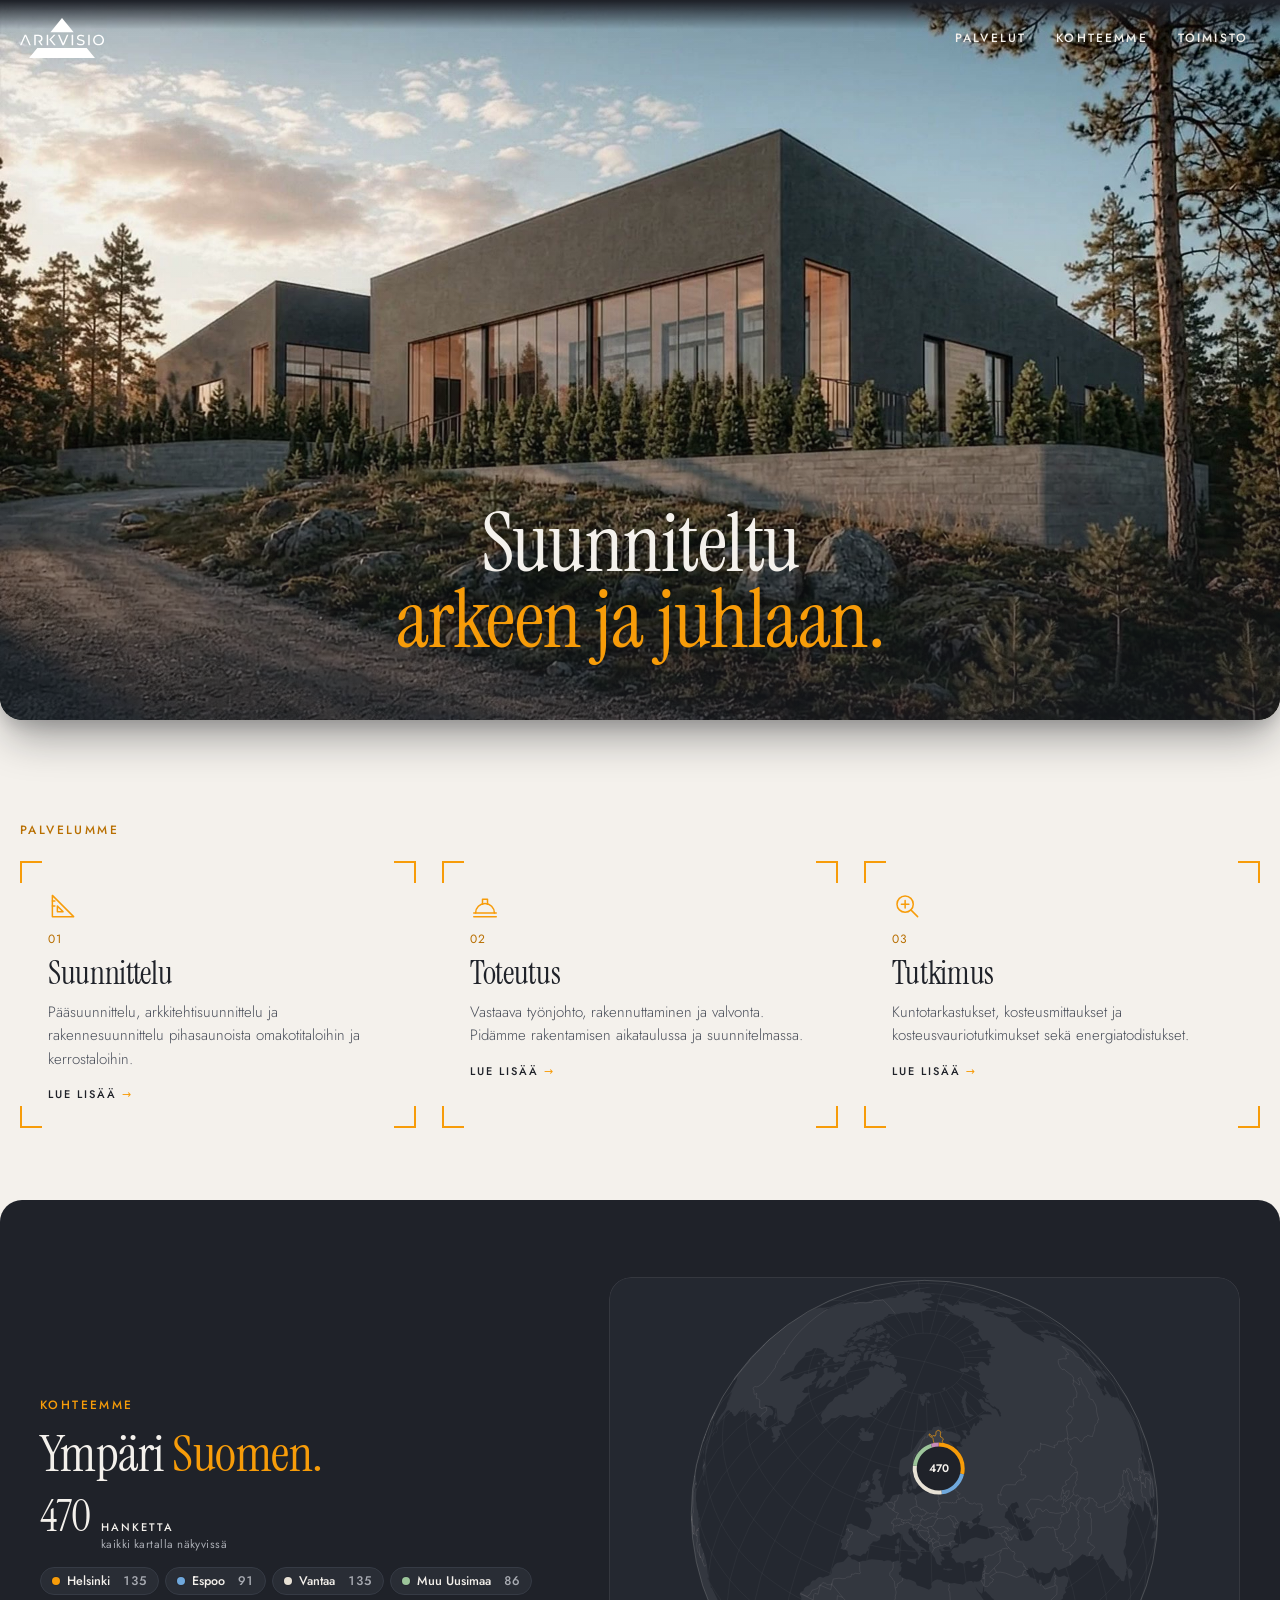
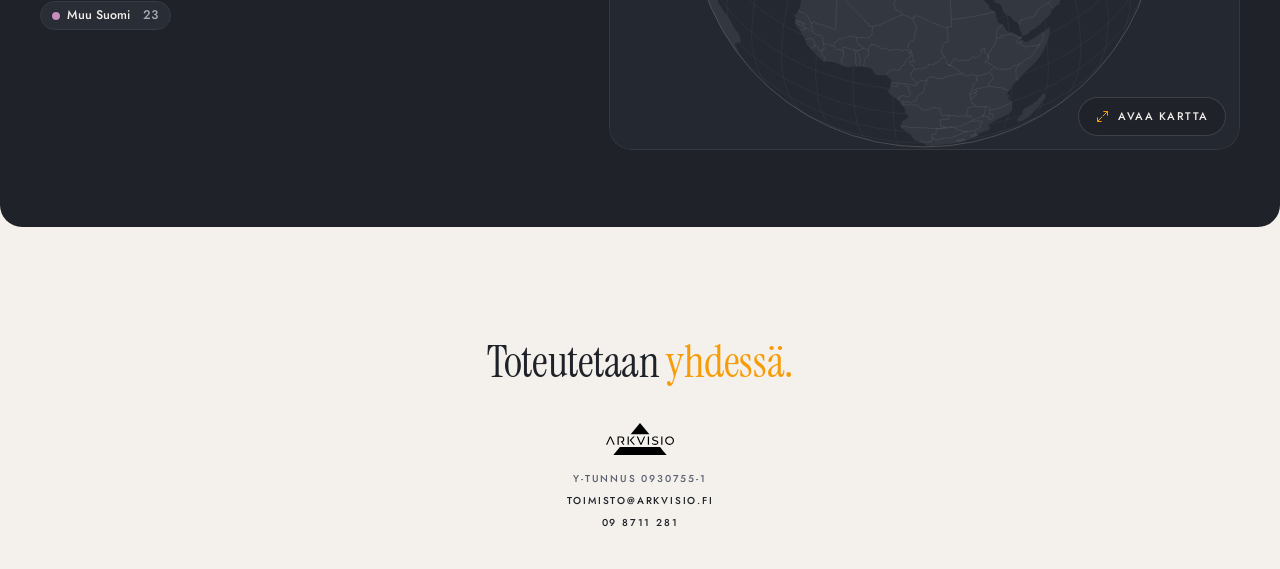
==== commit 722a4a4c: "Liukuhihna puhelimessa: ei pystyliikettä, kirjaimet eivät leikkaudu" ====
--- a/index.html
+++ b/index.html
@@ -10,7 +10,7 @@
   <link rel="preconnect" href="https://fonts.googleapis.com">
   <link rel="preconnect" href="https://fonts.gstatic.com" crossorigin>
   <link rel="stylesheet" href="https://fonts.googleapis.com/css2?family=Instrument+Serif:ital@0;1&family=Jost:ital,wght@0,300;0,400;0,500;0,600;1,400&display=swap">
-  <link rel="stylesheet" href="css/tyylit.css?v=20261128r">
+  <link rel="stylesheet" href="css/tyylit.css?v=20261128s">
 </head>
 <body class="etusivu">
   <a class="ohita" href="#sisalto">Siirry sisältöön</a>
@@ -128,10 +128,10 @@
 
   <script src="js/vendor/d3.min.js"></script>
   <script src="js/vendor/topojson-client.min.js"></script>
-  <script src="data/kartta-data.js?v=20261128r"></script>
-  <script src="data/kohteet.js?v=20261128r"></script>
-  <script src="js/kartta.js?v=20261128r"></script>
-  <script src="js/sivu.js?v=20261128r"></script>
-  <script src="js/valikko.js?v=20261128r"></script>
+  <script src="data/kartta-data.js?v=20261128s"></script>
+  <script src="data/kohteet.js?v=20261128s"></script>
+  <script src="js/kartta.js?v=20261128s"></script>
+  <script src="js/sivu.js?v=20261128s"></script>
+  <script src="js/valikko.js?v=20261128s"></script>
 </body>
 </html>
--- a/css/tyylit.css
+++ b/css/tyylit.css
@@ -1686,3 +1686,12 @@
 @media (prefers-reduced-motion: reduce) {
   ::view-transition-group(*), ::view-transition-old(*), ::view-transition-new(*) { animation: none !important; }
 }
+/* Liukuhihna puhelimessa: vain sivuttainen pyyhkäisy, kirjaimille tilaa, pysähtyy palvelun kohdalle */
+.palveluhihna { overflow-y: hidden; overscroll-behavior: contain; padding-block: .12em .28em; margin-block: -.12em -.28em;
+  scroll-snap-type: x proximity; -webkit-overflow-scrolling: touch; touch-action: pan-x pan-y; }
+.hihna-kohta { scroll-snap-align: start; line-height: 1.15; }
+@media (max-width: 760px) {
+  .palveluhihna { gap: 22px; }
+  a.hihna-kohta { font-size: 20px; }
+  a.hihna-kohta .hihna-nimi::after { display: none; }
+}
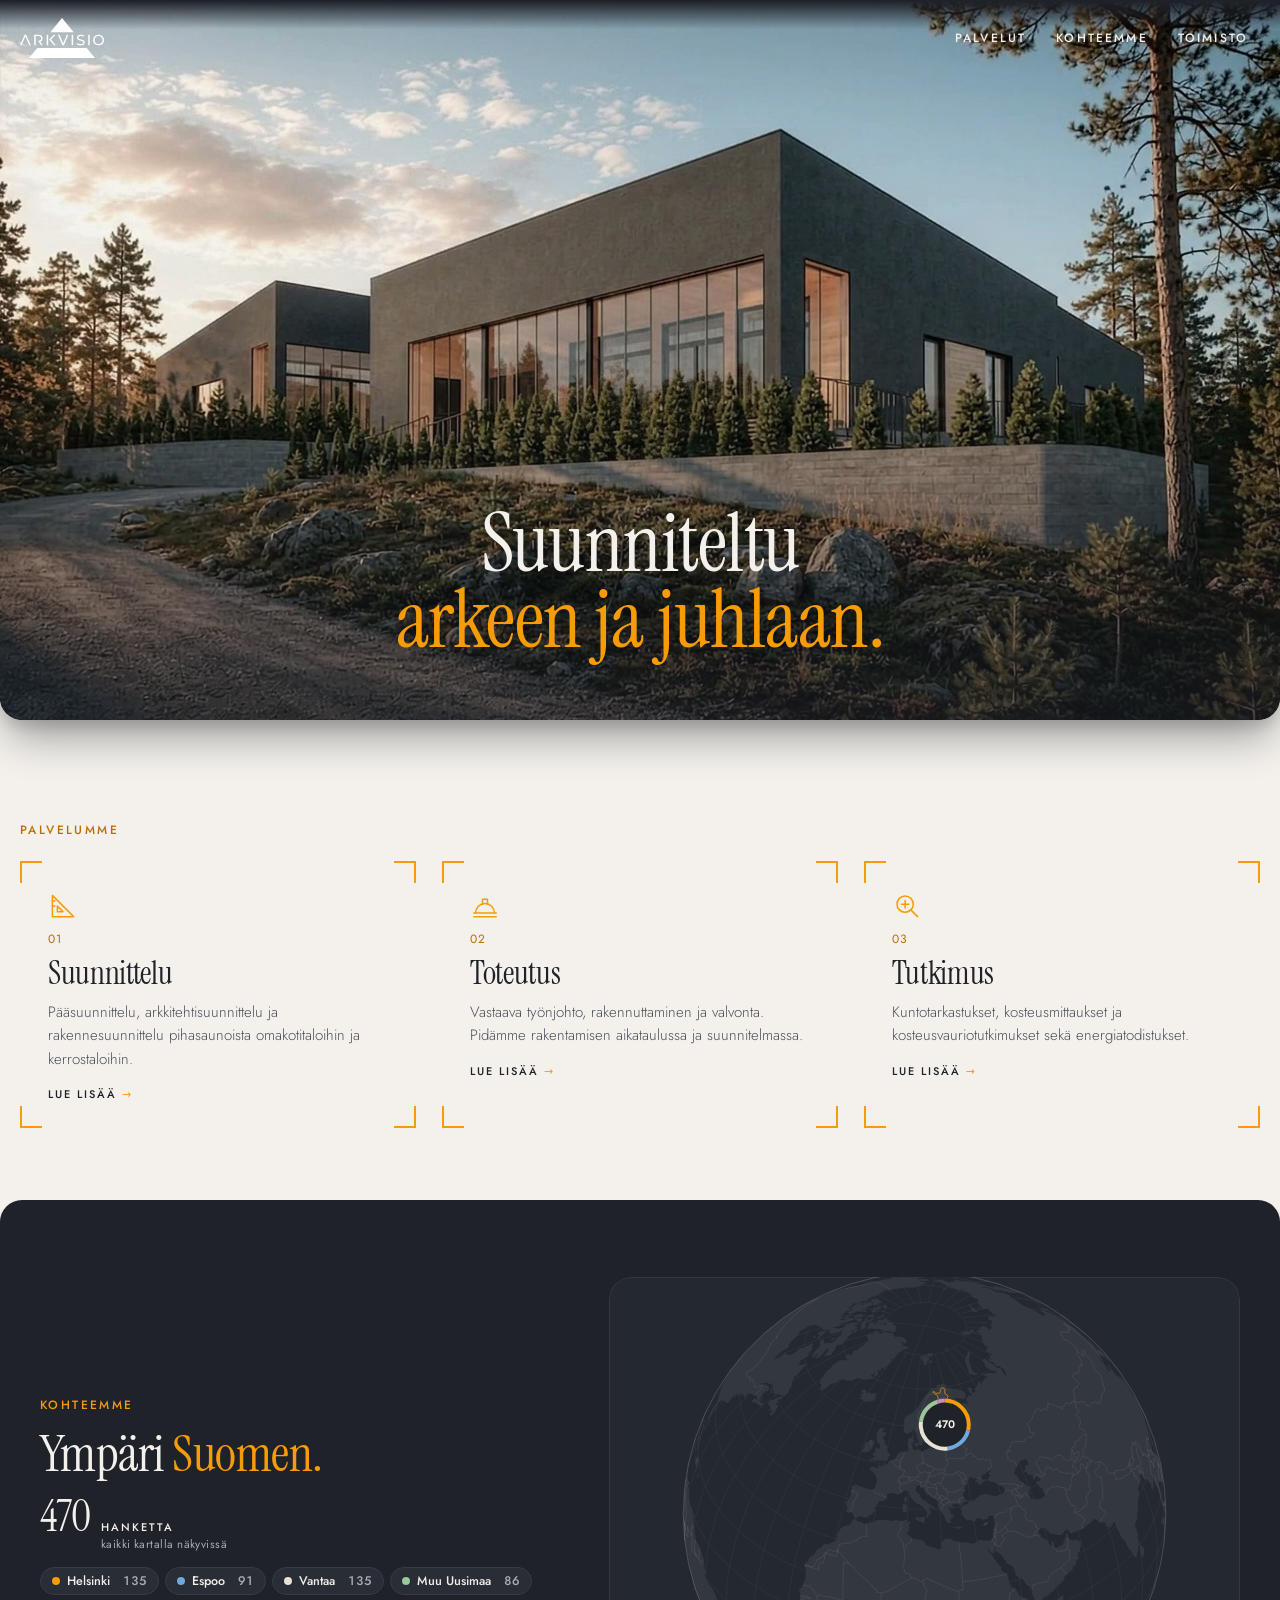
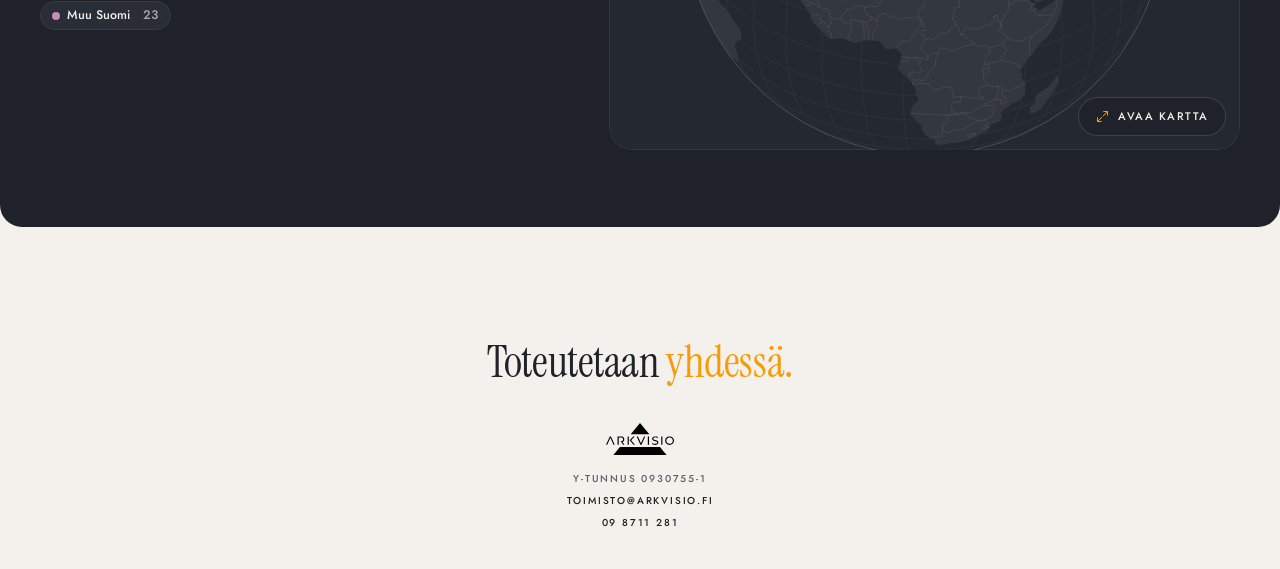
==== commit 83bcae75: "Siirtymässä yläosa pysyy paikallaan, vain sisältö ja otsikot liukuvat" ====
--- a/index.html
+++ b/index.html
@@ -10,7 +10,7 @@
   <link rel="preconnect" href="https://fonts.googleapis.com">
   <link rel="preconnect" href="https://fonts.gstatic.com" crossorigin>
   <link rel="stylesheet" href="https://fonts.googleapis.com/css2?family=Instrument+Serif:ital@0;1&family=Jost:ital,wght@0,300;0,400;0,500;0,600;1,400&display=swap">
-  <link rel="stylesheet" href="css/tyylit.css?v=20261128s">
+  <link rel="stylesheet" href="css/tyylit.css?v=20261128t">
 </head>
 <body class="etusivu">
   <a class="ohita" href="#sisalto">Siirry sisältöön</a>
@@ -128,10 +128,10 @@
 
   <script src="js/vendor/d3.min.js"></script>
   <script src="js/vendor/topojson-client.min.js"></script>
-  <script src="data/kartta-data.js?v=20261128s"></script>
-  <script src="data/kohteet.js?v=20261128s"></script>
-  <script src="js/kartta.js?v=20261128s"></script>
-  <script src="js/sivu.js?v=20261128s"></script>
-  <script src="js/valikko.js?v=20261128s"></script>
+  <script src="data/kartta-data.js?v=20261128t"></script>
+  <script src="data/kohteet.js?v=20261128t"></script>
+  <script src="js/kartta.js?v=20261128t"></script>
+  <script src="js/sivu.js?v=20261128t"></script>
+  <script src="js/valikko.js?v=20261128t"></script>
 </body>
 </html>
--- a/css/tyylit.css
+++ b/css/tyylit.css
@@ -1695,3 +1695,13 @@
   a.hihna-kohta { font-size: 20px; }
   a.hihna-kohta .hihna-nimi::after { display: none; }
 }
+/* Siirtymässä yläosa pysyy fyysisesti paikallaan: paneeli ja palkki vaihtuvat suoraan, vain otsikot liukuvat ja sisältö slidaa */
+::view-transition-group(paneeli), ::view-transition-group(ylapalkki) { animation: none; }
+::view-transition-old(paneeli), ::view-transition-old(ylapalkki) { display: none; }
+::view-transition-new(paneeli), ::view-transition-new(ylapalkki) { animation: none; }
+.etusivu.alasivu .murupolku { view-transition-name: murupolku; }
+::view-transition-group(murupolku) { animation: none; }
+::view-transition-old(murupolku) { animation: hihna-haivy-pois .35s ease both; }
+::view-transition-new(murupolku) { animation: hihna-haivy-esiin .35s ease .2s both; }
+@keyframes hihna-haivy-pois { to { opacity: 0; } }
+@keyframes hihna-haivy-esiin { from { opacity: 0; } }
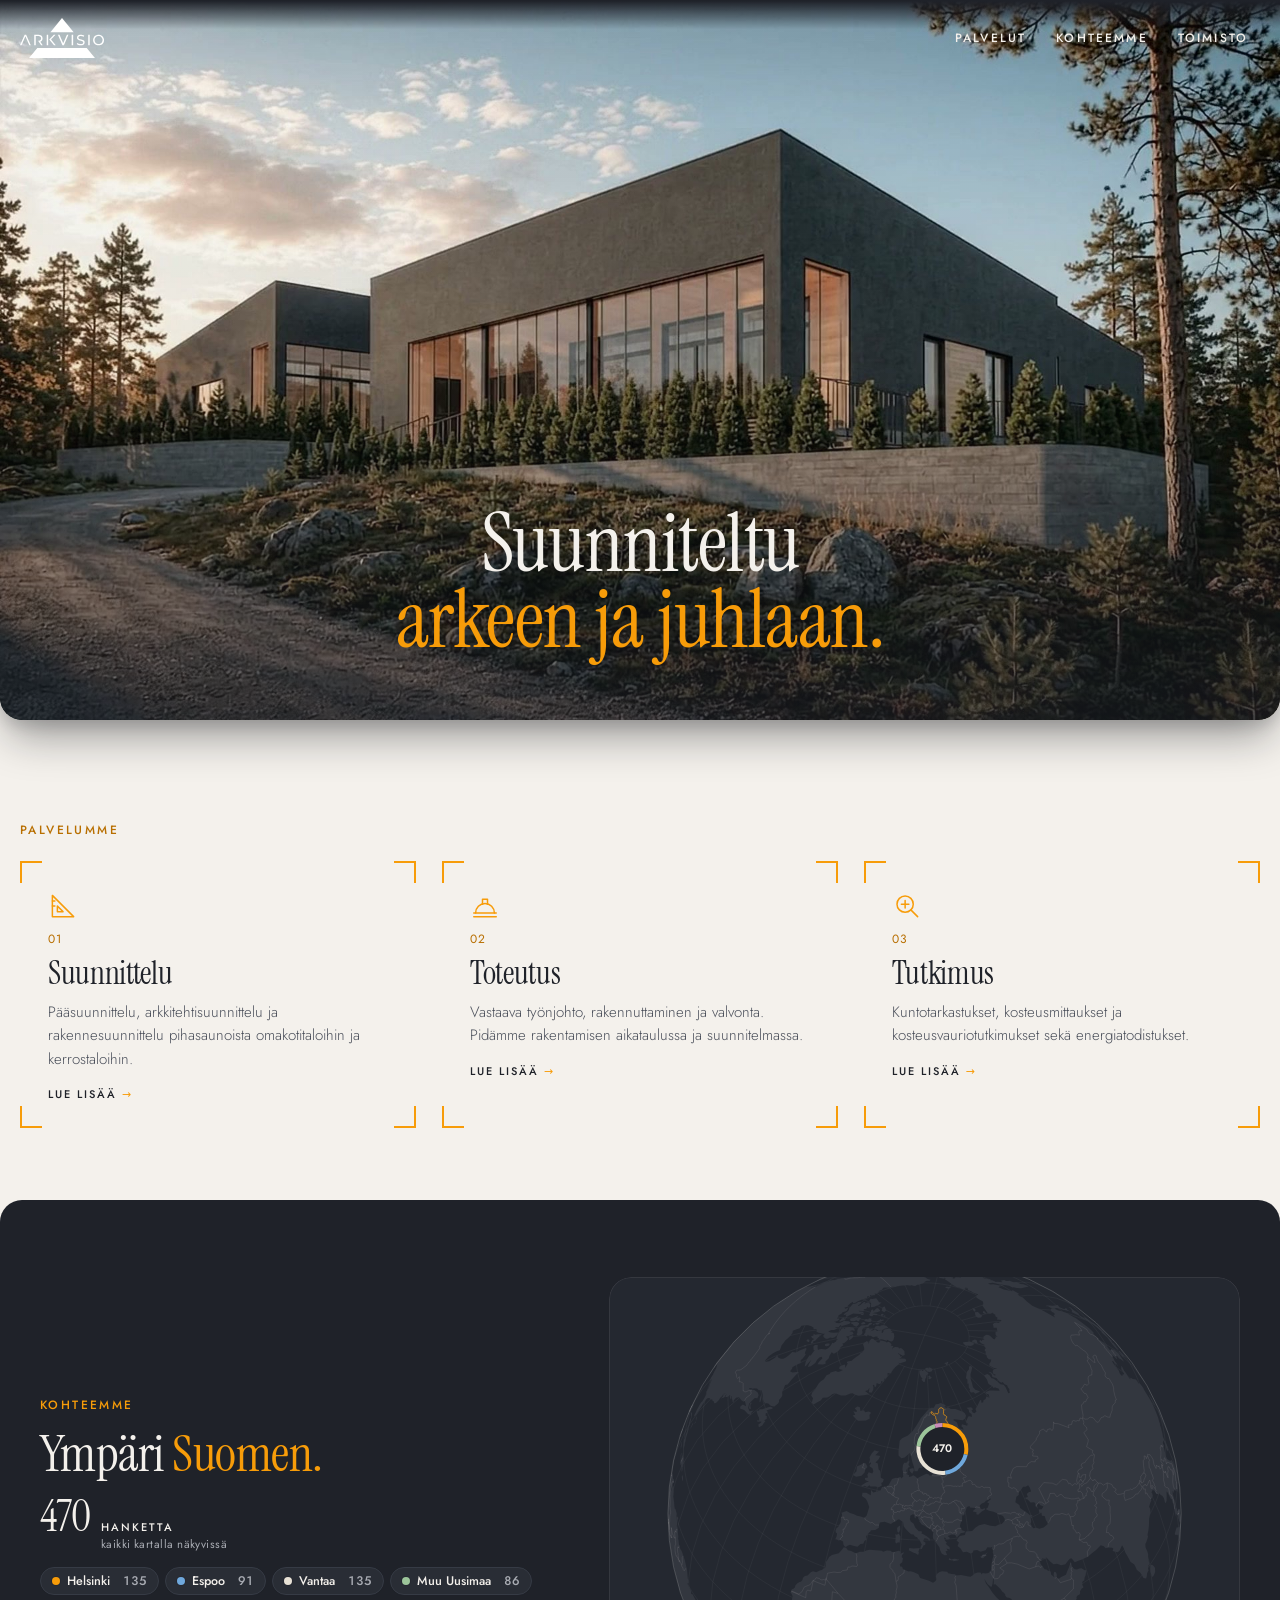
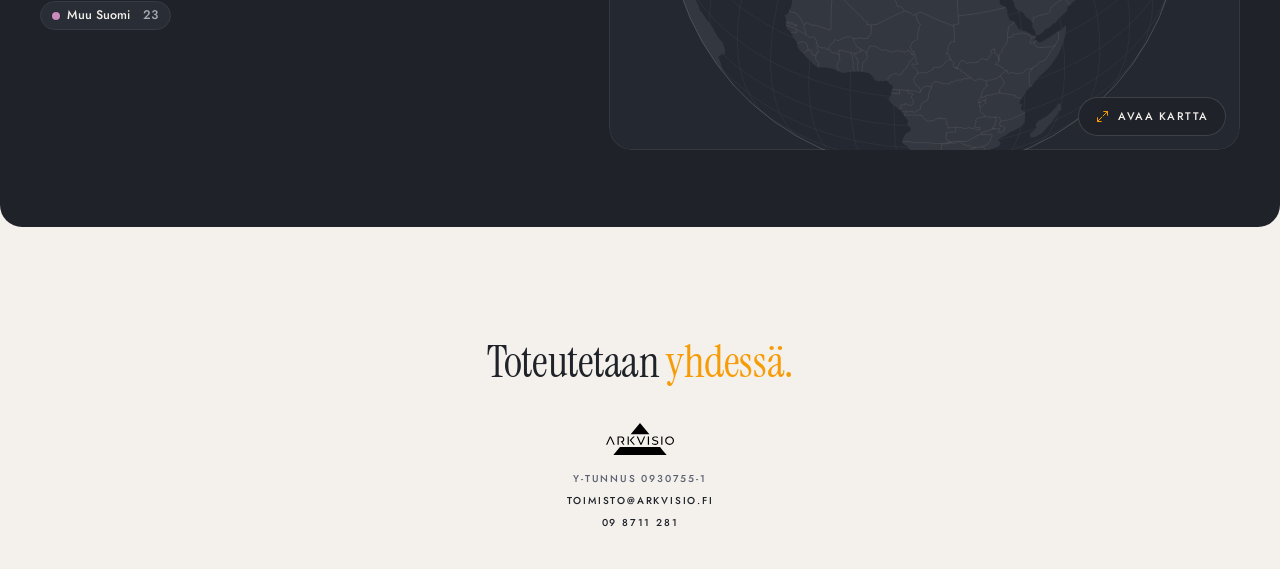
==== commit ecba422f: "Palvelusivujen vaihto ilman sivun latausta: yläosa pysyy, sisältö liukuu" ====
--- a/index.html
+++ b/index.html
@@ -10,7 +10,7 @@
   <link rel="preconnect" href="https://fonts.googleapis.com">
   <link rel="preconnect" href="https://fonts.gstatic.com" crossorigin>
   <link rel="stylesheet" href="https://fonts.googleapis.com/css2?family=Instrument+Serif:ital@0;1&family=Jost:ital,wght@0,300;0,400;0,500;0,600;1,400&display=swap">
-  <link rel="stylesheet" href="css/tyylit.css?v=20261128t">
+  <link rel="stylesheet" href="css/tyylit.css?v=20261128u">
 </head>
 <body class="etusivu">
   <a class="ohita" href="#sisalto">Siirry sisältöön</a>
@@ -128,10 +128,10 @@
 
   <script src="js/vendor/d3.min.js"></script>
   <script src="js/vendor/topojson-client.min.js"></script>
-  <script src="data/kartta-data.js?v=20261128t"></script>
-  <script src="data/kohteet.js?v=20261128t"></script>
-  <script src="js/kartta.js?v=20261128t"></script>
-  <script src="js/sivu.js?v=20261128t"></script>
-  <script src="js/valikko.js?v=20261128t"></script>
+  <script src="data/kartta-data.js?v=20261128u"></script>
+  <script src="data/kohteet.js?v=20261128u"></script>
+  <script src="js/kartta.js?v=20261128u"></script>
+  <script src="js/sivu.js?v=20261128u"></script>
+  <script src="js/valikko.js?v=20261128u"></script>
 </body>
 </html>
--- a/css/tyylit.css
+++ b/css/tyylit.css
@@ -1705,3 +1705,8 @@
 ::view-transition-new(murupolku) { animation: hihna-haivy-esiin .35s ease .2s both; }
 @keyframes hihna-haivy-pois { to { opacity: 0; } }
 @keyframes hihna-haivy-esiin { from { opacity: 0; } }
+/* Takaisin-napilla sisältö liukuu toiseen suuntaan */
+html[data-siirto="taakse"]::view-transition-old(root) { animation-name: hihna-ulos-oikealle; }
+html[data-siirto="taakse"]::view-transition-new(root) { animation-name: hihna-sisaan-vasemmalta; }
+@keyframes hihna-ulos-oikealle { to { transform: translateX(18%); opacity: 0; } }
+@keyframes hihna-sisaan-vasemmalta { from { transform: translateX(-18%); opacity: 0; } }
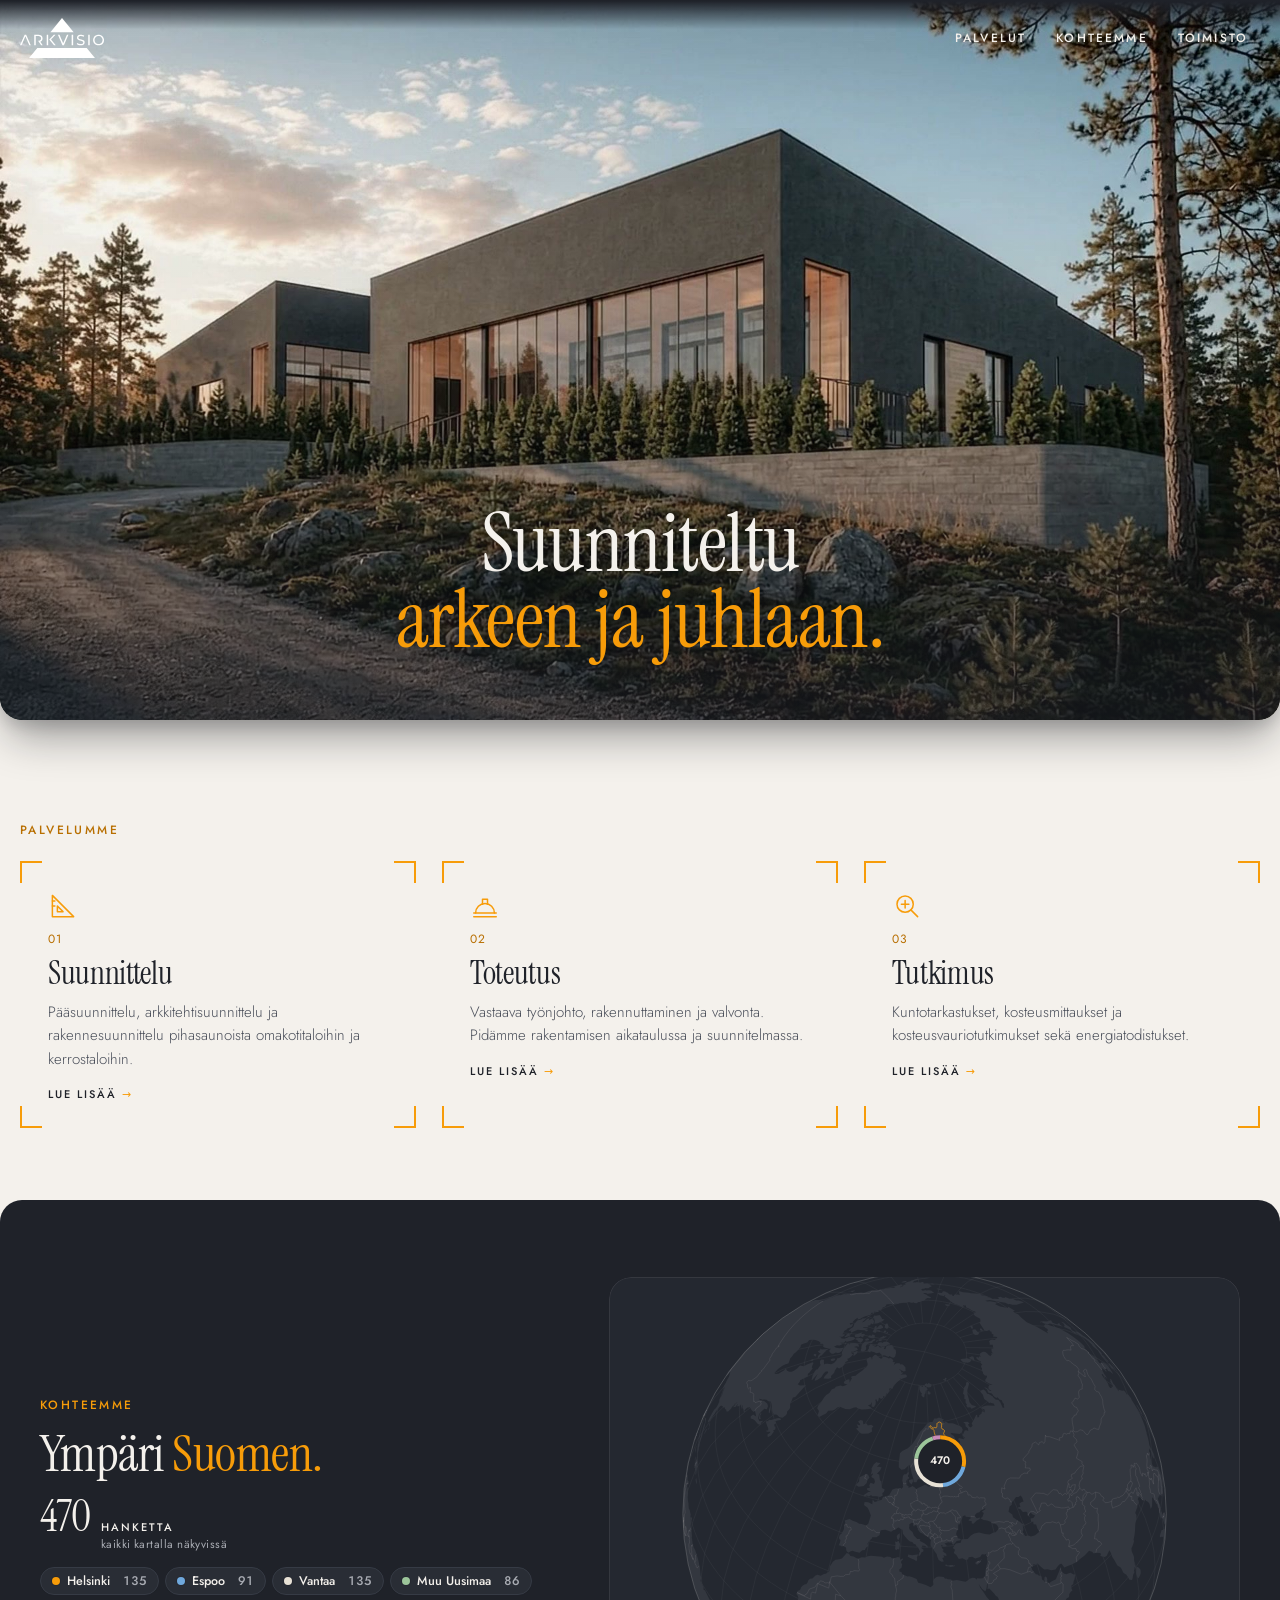
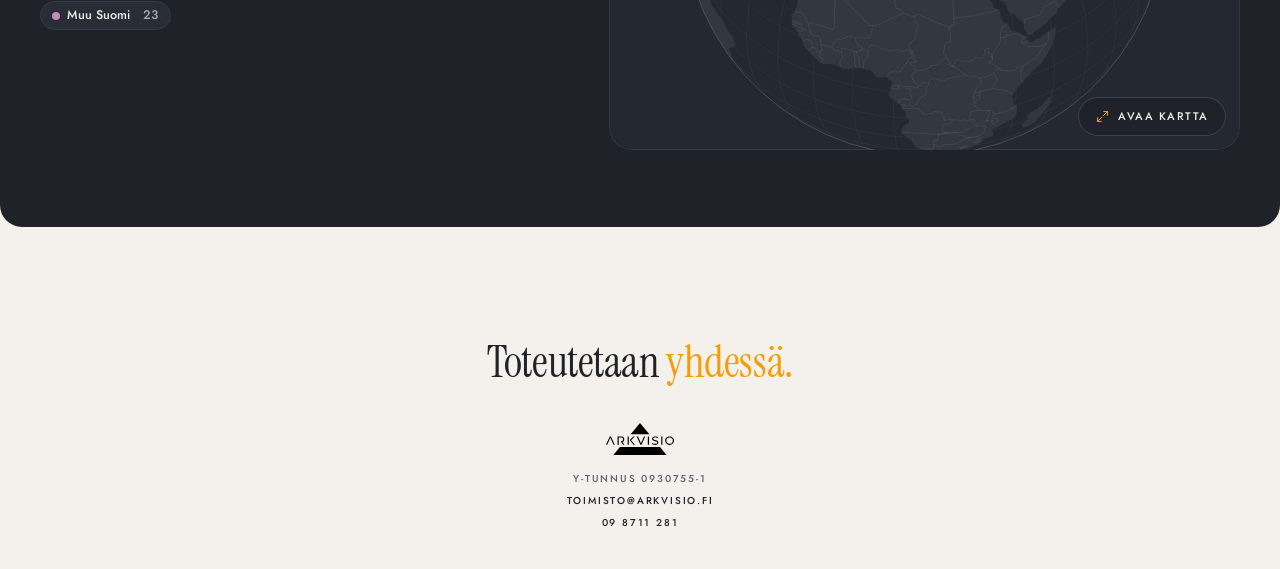
==== commit abf2b973: "Talo leikkauksena: laskurin piirrostyyli, täppien sijoittelu korjattu, paikka kuville ja videoille" ====
--- a/index.html
+++ b/index.html
@@ -10,7 +10,7 @@
   <link rel="preconnect" href="https://fonts.googleapis.com">
   <link rel="preconnect" href="https://fonts.gstatic.com" crossorigin>
   <link rel="stylesheet" href="https://fonts.googleapis.com/css2?family=Instrument+Serif:ital@0;1&family=Jost:ital,wght@0,300;0,400;0,500;0,600;1,400&display=swap">
-  <link rel="stylesheet" href="css/tyylit.css?v=20261128u">
+  <link rel="stylesheet" href="css/tyylit.css?v=20261128v">
 </head>
 <body class="etusivu">
   <a class="ohita" href="#sisalto">Siirry sisältöön</a>
@@ -128,10 +128,10 @@
 
   <script src="js/vendor/d3.min.js"></script>
   <script src="js/vendor/topojson-client.min.js"></script>
-  <script src="data/kartta-data.js?v=20261128u"></script>
-  <script src="data/kohteet.js?v=20261128u"></script>
-  <script src="js/kartta.js?v=20261128u"></script>
-  <script src="js/sivu.js?v=20261128u"></script>
-  <script src="js/valikko.js?v=20261128u"></script>
+  <script src="data/kartta-data.js?v=20261128v"></script>
+  <script src="data/kohteet.js?v=20261128v"></script>
+  <script src="js/kartta.js?v=20261128v"></script>
+  <script src="js/sivu.js?v=20261128v"></script>
+  <script src="js/valikko.js?v=20261128v"></script>
 </body>
 </html>
--- a/css/tyylit.css
+++ b/css/tyylit.css
@@ -1710,3 +1710,25 @@
 html[data-siirto="taakse"]::view-transition-new(root) { animation-name: hihna-sisaan-vasemmalta; }
 @keyframes hihna-ulos-oikealle { to { transform: translateX(18%); opacity: 0; } }
 @keyframes hihna-sisaan-vasemmalta { from { transform: translateX(-18%); opacity: 0; } }
+
+/* ================= Talo leikkauksena: hintalaskurin tyyli ================= */
+.lk-nayttamo { background: #FBFAF7; border: 1px solid #E6E1D8; border-radius: 22px; }
+.lk-malli polygon { stroke: #2B2E35; stroke-opacity: .55; stroke-width: .6; }
+.lk-malli polygon.k { stroke-opacity: .8; stroke-width: .8; }
+/* Valinnat kuten laskurin pillerit: valittu oranssin sävyisenä */
+.lk-pilleri[aria-pressed="true"] { background: rgba(247, 156, 9, .1); border-color: var(--vision-oranssi); color: var(--muste); }
+/* Tietokortti vaaleana pyöristettynä kuten laskurin tulosruutu */
+.lk-kortti { background: #FFFFFF; color: var(--muste); border: 1px solid #DAD5CC; border-radius: 22px; padding: 14px 14px 20px; gap: 10px; }
+.lk-kortti > :not(.lk-media) { padding-inline: 8px; }
+.lk-kortti-yla { color: var(--harmaa); }
+.lk-kortti p { color: #4A4F5A; }
+.lk-kortti-palvelut span { border-color: #DAD5CC; color: var(--harmaa); }
+.lk-kortti-palvelut span.on { border-color: var(--vision-oranssi); color: #B86F00; }
+/* Kuva tai video kohdasta, tai varattu paikka */
+.lk-media { position: relative; margin: 0 0 4px; aspect-ratio: 16 / 9; border-radius: 14px; overflow: hidden; background: #F4F1EC; }
+.lk-media img, .lk-media video { display: block; width: 100%; height: 100%; object-fit: cover; }
+.lk-media figcaption { position: absolute; left: 10px; bottom: 10px; padding: 5px 10px; border-radius: 999px; background: rgba(31, 34, 41, .72); color: #F4F1EC; font: 500 11px/1.2 var(--fontti-teksti); }
+.lk-media.tyhja { display: grid; place-items: center; border: 1px dashed #D6CEBF; background: #FBFAF7; }
+.lk-media-tyhja { display: grid; justify-items: center; gap: 8px; font: 500 10px/1.2 var(--fontti-teksti); letter-spacing: .14em; text-transform: uppercase; color: var(--harmaa); }
+.lk-media-tyhja svg { width: 30px; height: 30px; color: #C9C0B1; }
+.lk-nayttamo { align-self: start; }
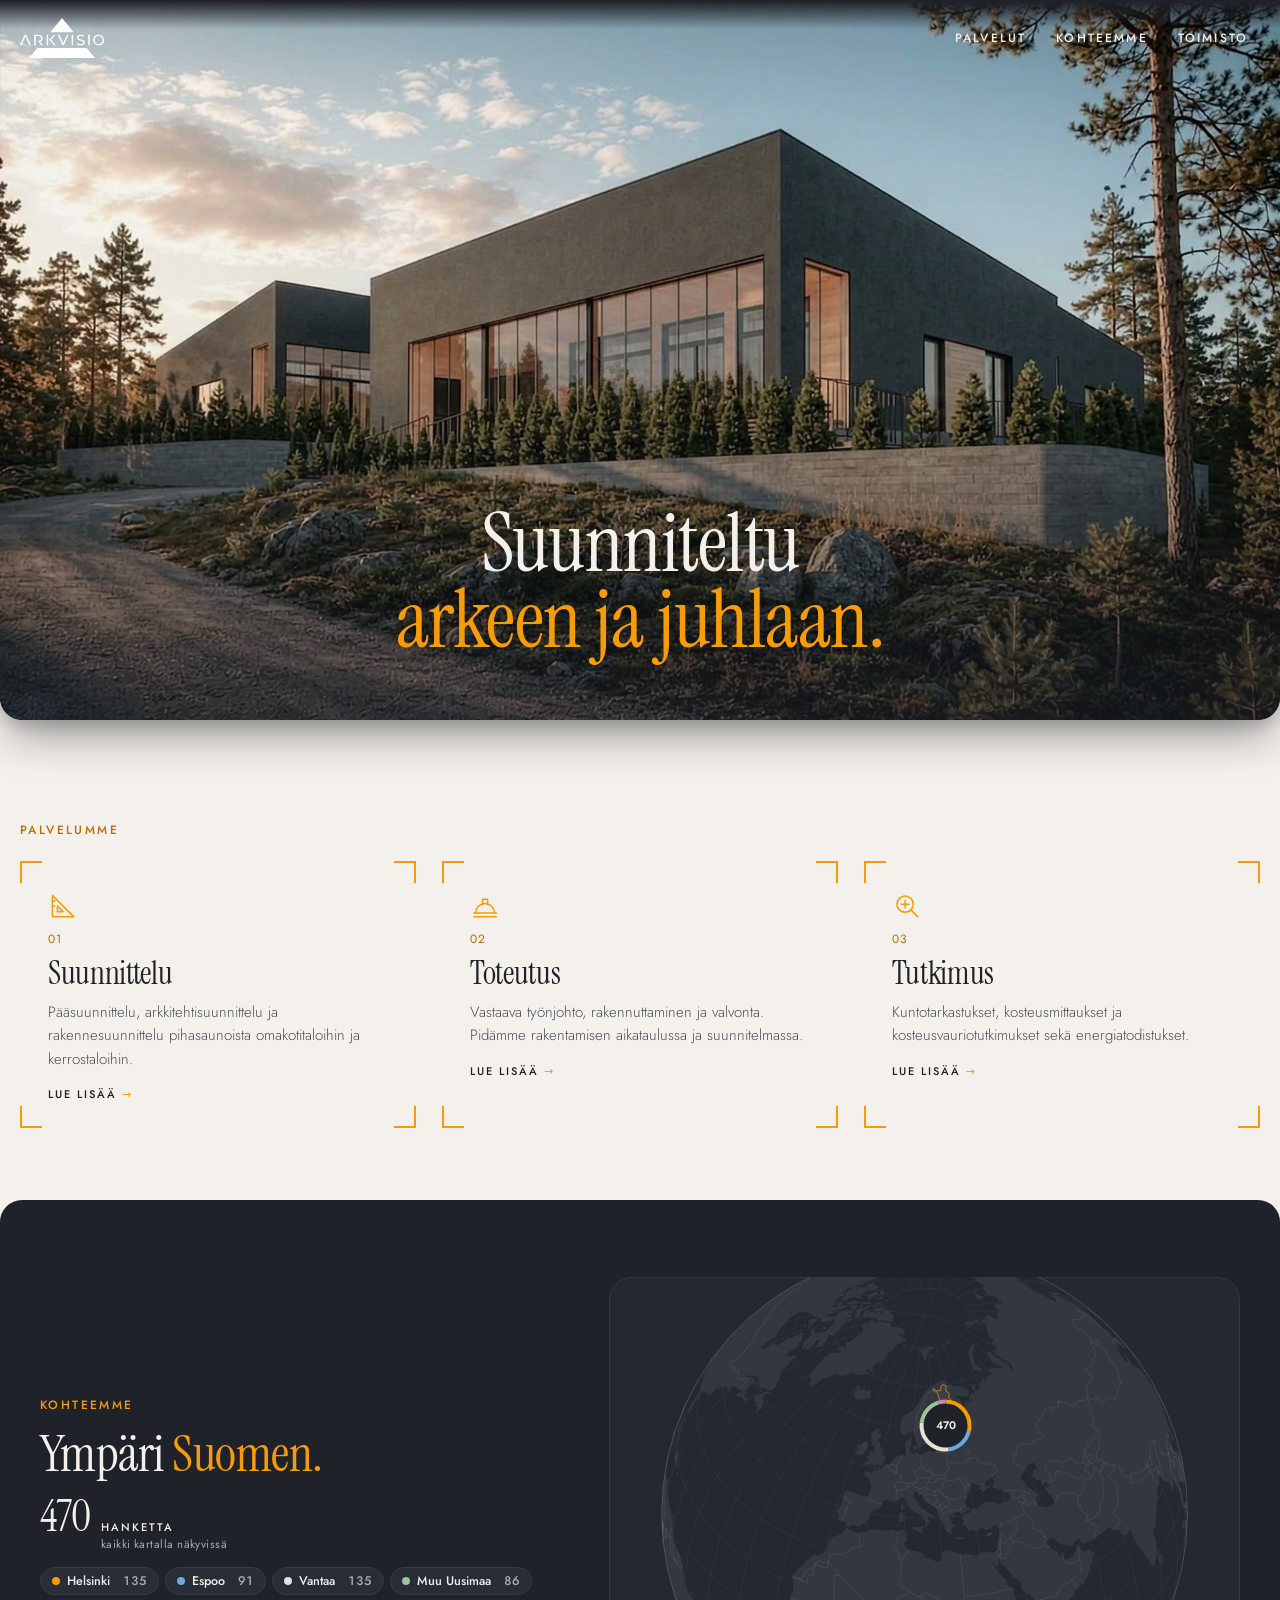
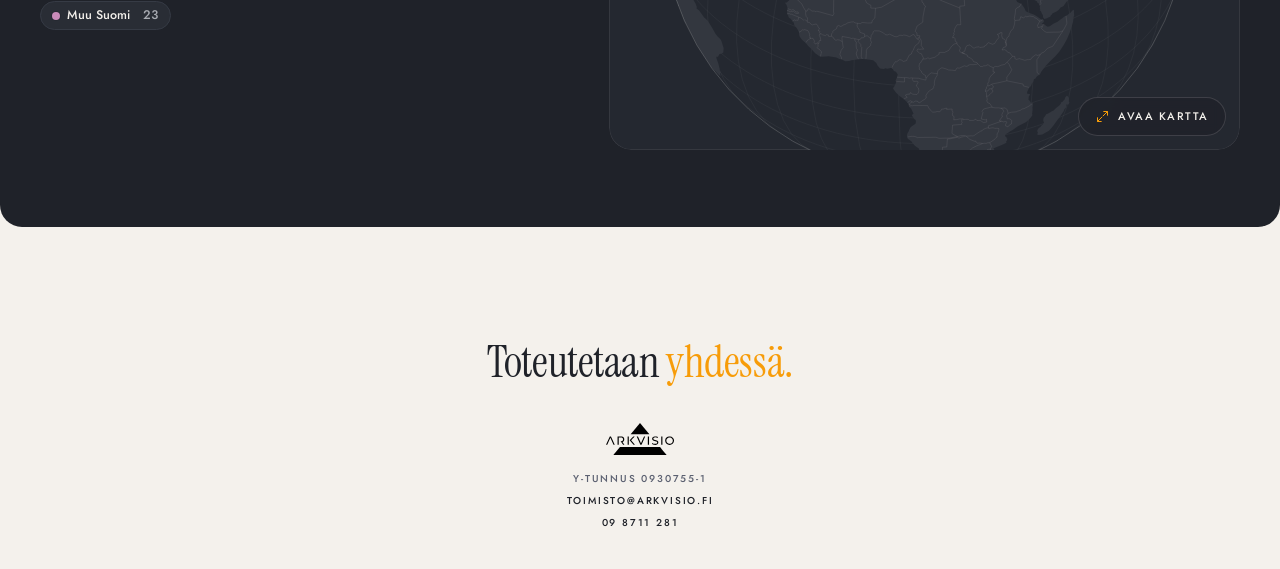
==== commit a28c98e2: "Talo leikkauksena kiinteänä piirroksena: leikkauspinta edestä, täpät rakenteisiin" ====
--- a/index.html
+++ b/index.html
@@ -10,7 +10,7 @@
   <link rel="preconnect" href="https://fonts.googleapis.com">
   <link rel="preconnect" href="https://fonts.gstatic.com" crossorigin>
   <link rel="stylesheet" href="https://fonts.googleapis.com/css2?family=Instrument+Serif:ital@0;1&family=Jost:ital,wght@0,300;0,400;0,500;0,600;1,400&display=swap">
-  <link rel="stylesheet" href="css/tyylit.css?v=20261128v">
+  <link rel="stylesheet" href="css/tyylit.css?v=20261128w">
 </head>
 <body class="etusivu">
   <a class="ohita" href="#sisalto">Siirry sisältöön</a>
@@ -128,10 +128,10 @@
 
   <script src="js/vendor/d3.min.js"></script>
   <script src="js/vendor/topojson-client.min.js"></script>
-  <script src="data/kartta-data.js?v=20261128v"></script>
-  <script src="data/kohteet.js?v=20261128v"></script>
-  <script src="js/kartta.js?v=20261128v"></script>
-  <script src="js/sivu.js?v=20261128v"></script>
-  <script src="js/valikko.js?v=20261128v"></script>
+  <script src="data/kartta-data.js?v=20261128w"></script>
+  <script src="data/kohteet.js?v=20261128w"></script>
+  <script src="js/kartta.js?v=20261128w"></script>
+  <script src="js/sivu.js?v=20261128w"></script>
+  <script src="js/valikko.js?v=20261128w"></script>
 </body>
 </html>
--- a/css/tyylit.css
+++ b/css/tyylit.css
@@ -1732,3 +1732,8 @@
 .lk-media-tyhja { display: grid; justify-items: center; gap: 8px; font: 500 10px/1.2 var(--fontti-teksti); letter-spacing: .14em; text-transform: uppercase; color: var(--harmaa); }
 .lk-media-tyhja svg { width: 30px; height: 30px; color: #C9C0B1; }
 .lk-nayttamo { align-self: start; }
+/* Kiinteä leikkauspiirros */
+.lk-malli polyline.lk-ruudukko { fill: none; stroke: #E0D9CC; stroke-width: .45; stroke-opacity: 1; vector-effect: non-scaling-stroke; }
+.lk-malli .lk-salaoja { fill: #FFFFFF; stroke: #2B2E35; stroke-width: .8; vector-effect: non-scaling-stroke; }
+.lk-nayttamo { cursor: default; }
+.lk-nayttamo.lk-vaihto .lk-svg { animation: lk-vaihto .45s ease both; }
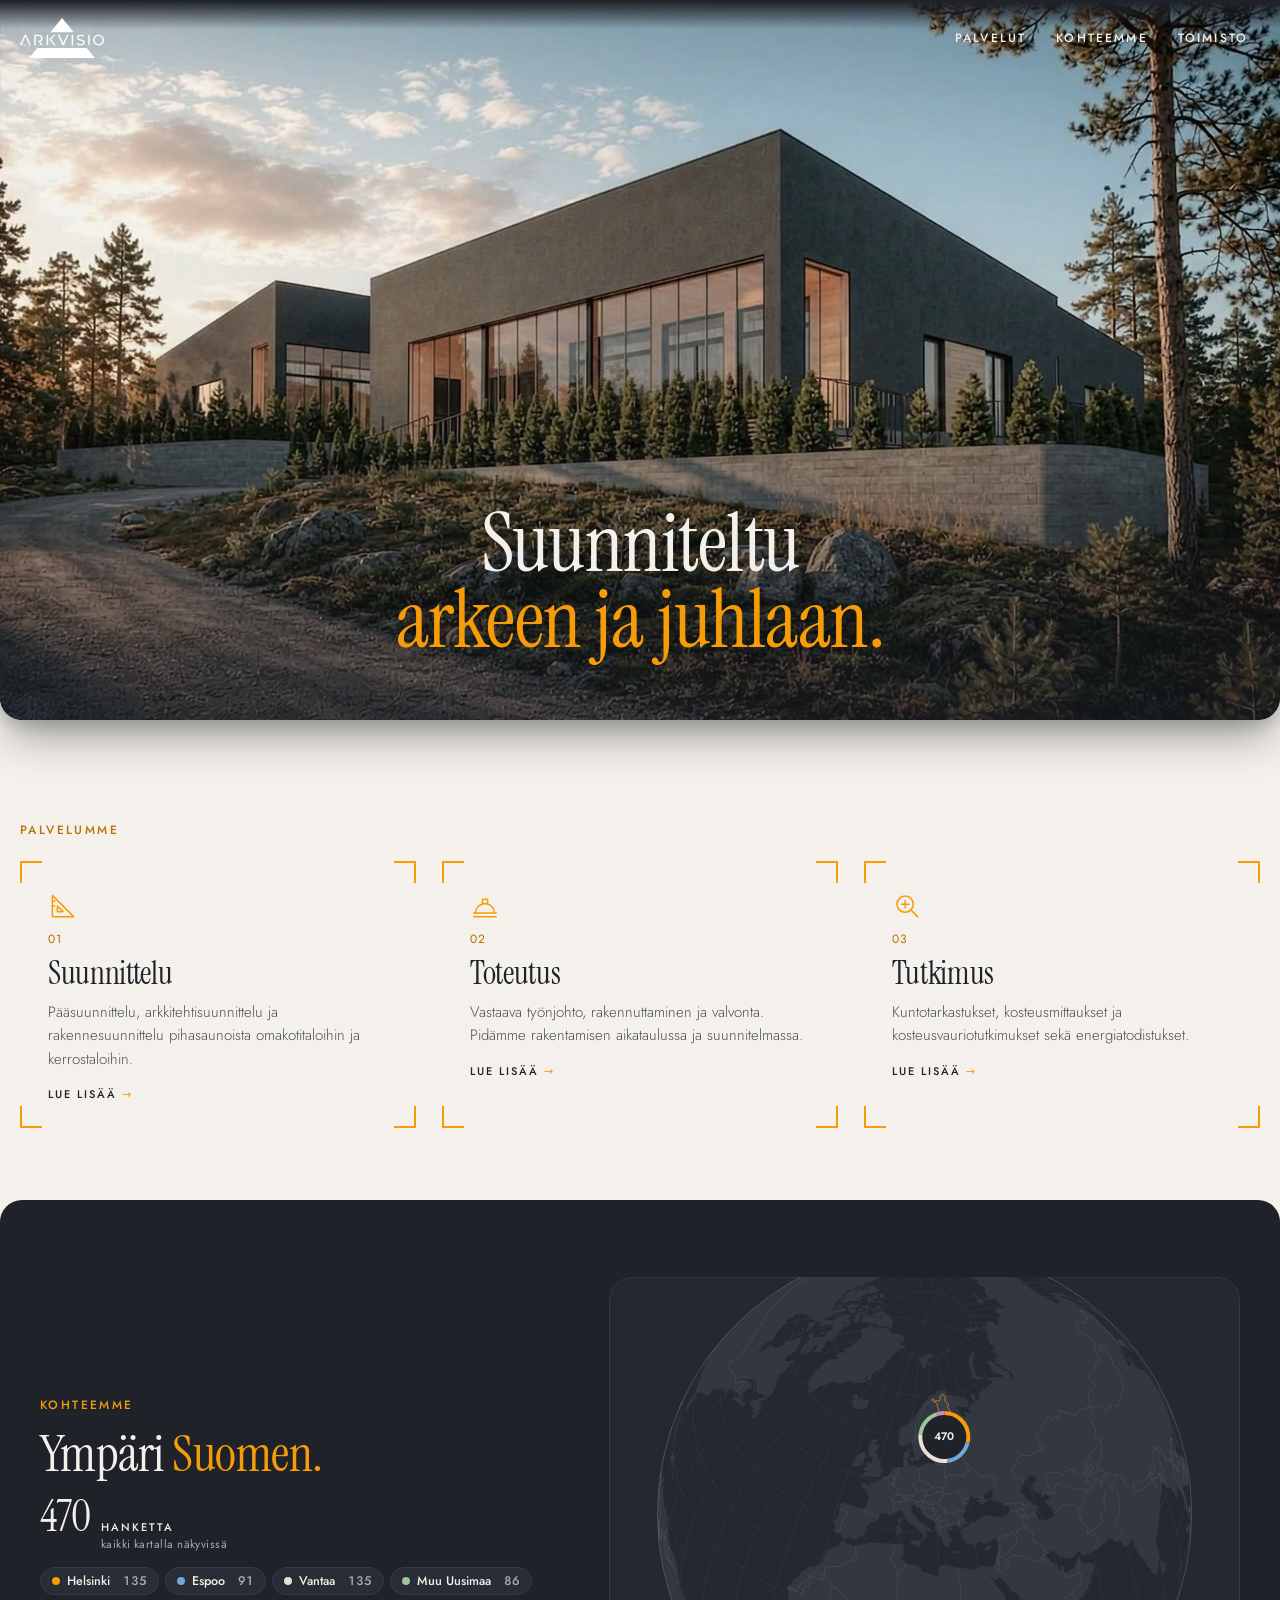
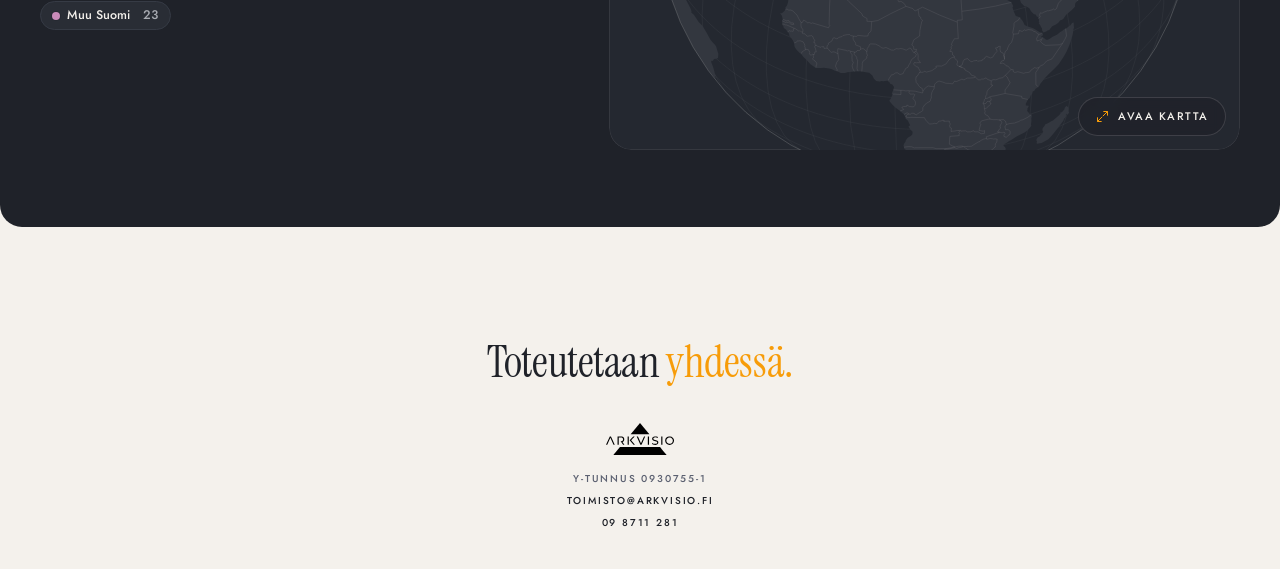
==== commit 062a4cd1: "Henkilökortit puhelimessa: sisältö pysyy kortin sisällä" ====
--- a/index.html
+++ b/index.html
@@ -10,7 +10,7 @@
   <link rel="preconnect" href="https://fonts.googleapis.com">
   <link rel="preconnect" href="https://fonts.gstatic.com" crossorigin>
   <link rel="stylesheet" href="https://fonts.googleapis.com/css2?family=Instrument+Serif:ital@0;1&family=Jost:ital,wght@0,300;0,400;0,500;0,600;1,400&display=swap">
-  <link rel="stylesheet" href="css/tyylit.css?v=20261128w">
+  <link rel="stylesheet" href="css/tyylit.css?v=20261128x">
 </head>
 <body class="etusivu">
   <a class="ohita" href="#sisalto">Siirry sisältöön</a>
@@ -128,10 +128,10 @@
 
   <script src="js/vendor/d3.min.js"></script>
   <script src="js/vendor/topojson-client.min.js"></script>
-  <script src="data/kartta-data.js?v=20261128w"></script>
-  <script src="data/kohteet.js?v=20261128w"></script>
-  <script src="js/kartta.js?v=20261128w"></script>
-  <script src="js/sivu.js?v=20261128w"></script>
-  <script src="js/valikko.js?v=20261128w"></script>
+  <script src="data/kartta-data.js?v=20261128x"></script>
+  <script src="data/kohteet.js?v=20261128x"></script>
+  <script src="js/kartta.js?v=20261128x"></script>
+  <script src="js/sivu.js?v=20261128x"></script>
+  <script src="js/valikko.js?v=20261128x"></script>
 </body>
 </html>
--- a/css/tyylit.css
+++ b/css/tyylit.css
@@ -1737,3 +1737,16 @@
 .lk-malli .lk-salaoja { fill: #FFFFFF; stroke: #2B2E35; stroke-width: .8; vector-effect: non-scaling-stroke; }
 .lk-nayttamo { cursor: default; }
 .lk-nayttamo.lk-vaihto .lk-svg { animation: lk-vaihto .45s ease both; }
+/* Henkilökortit: sisältö ei saa venyttää korttia (pitkät sanat rivittyvät) */
+.henkilot > .henkilo { min-width: 0; grid-template-columns: minmax(0, 1fr); }
+.henkilo-kuva { max-width: 100%; }
+.henkilo-rooli, .henkilo h3, .henkilo-titteli, .henkilo-yhteys a { overflow-wrap: anywhere; hyphens: auto; }
+@media (max-width: 560px) {
+  .henkilo { padding: 10px 10px 16px; }
+  .henkilot .henkilo .henkilo-rooli { font-size: 9px; letter-spacing: .04em; overflow-wrap: break-word; }
+  .henkilo h3 { font-size: 21px; }
+  .henkilo-titteli { font-size: 12.5px; }
+  .henkilo-yhteys a { font-size: 12.5px; }
+  .henkilo h3, .henkilo > p:not(.henkilo-yhteys) { padding-inline: 4px; }
+  .henkilo-yhteys { margin-inline: 4px; }
+}
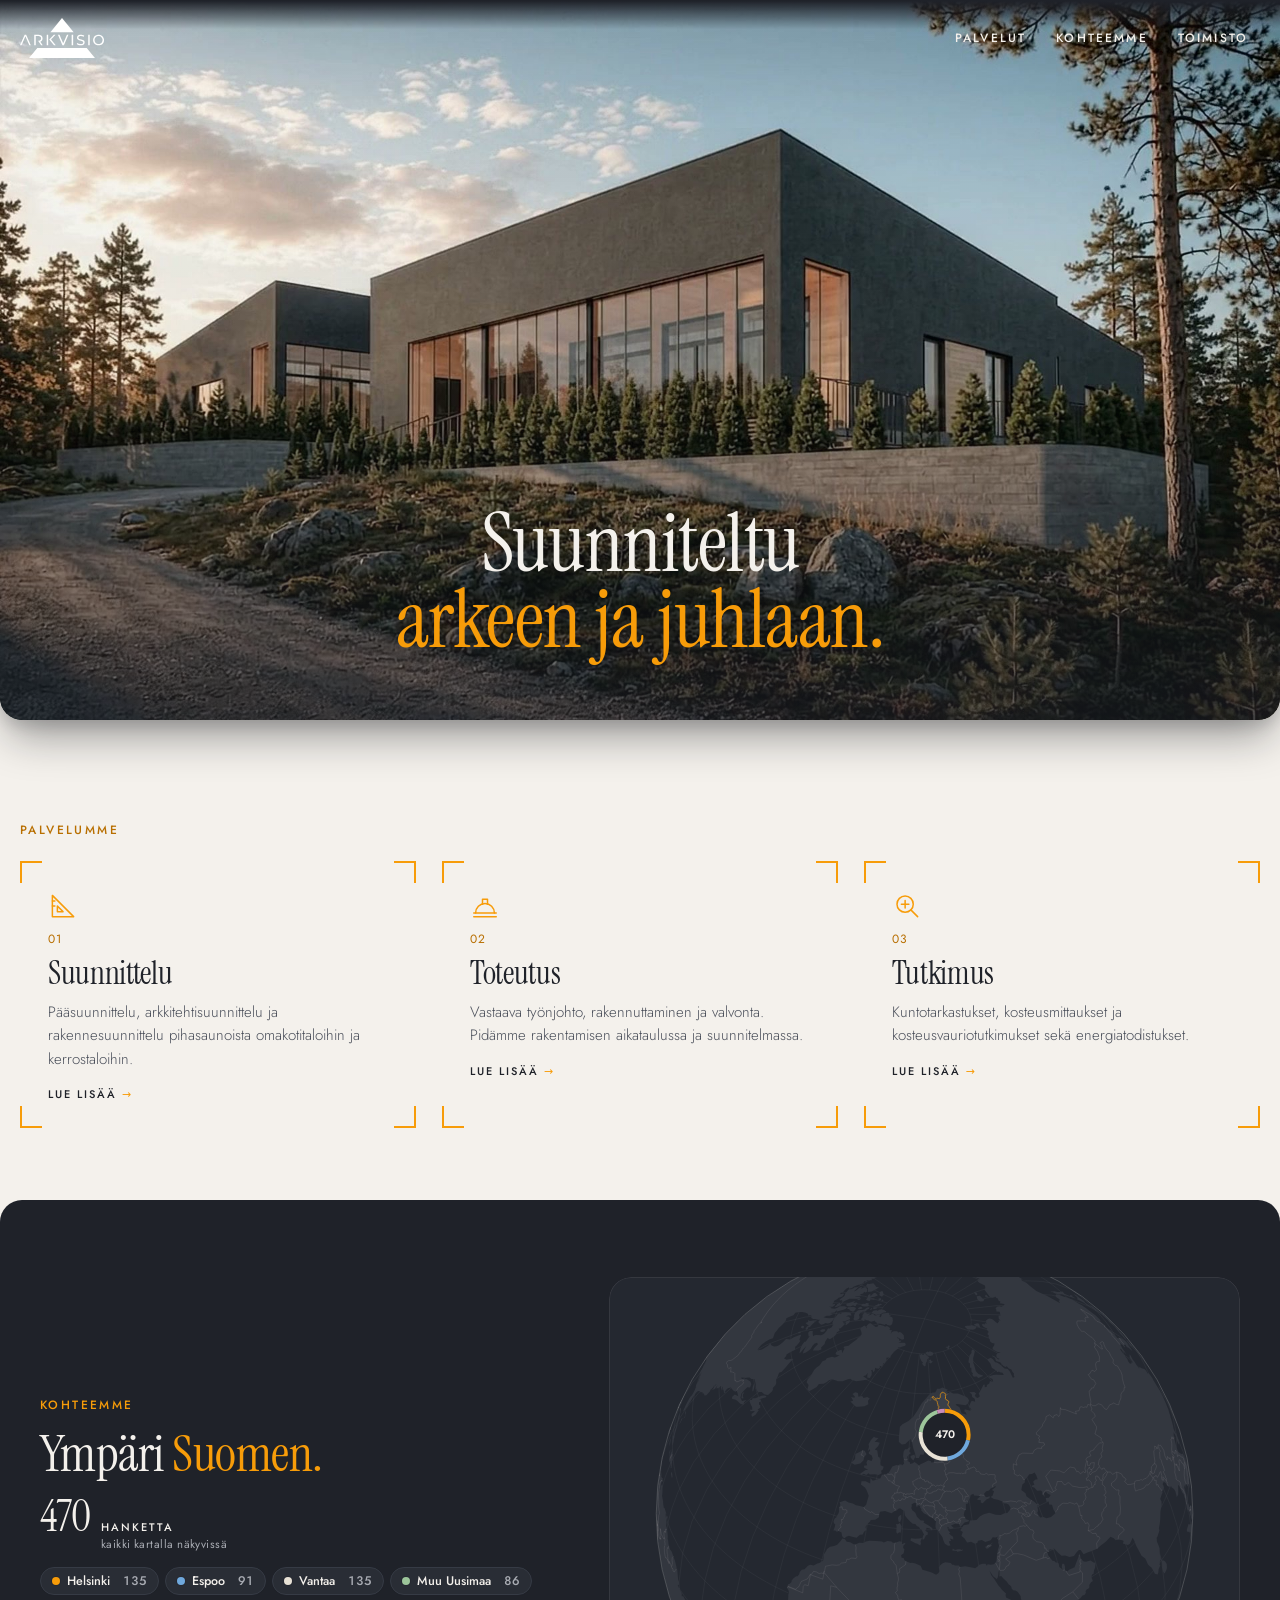
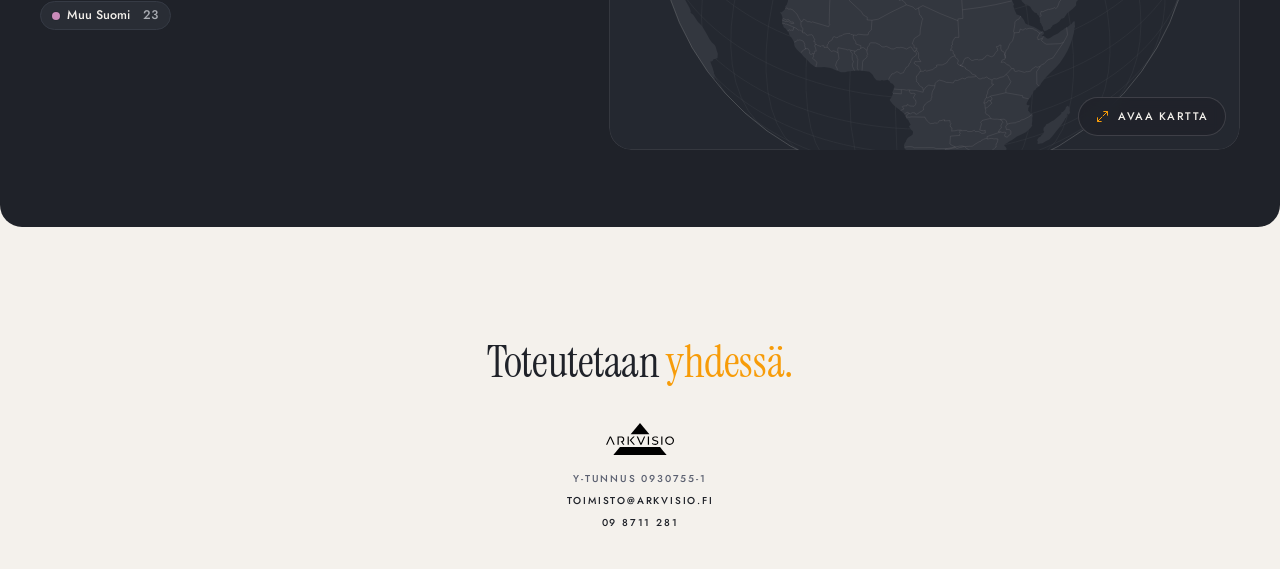
==== commit 18d48b62: "Palvelusivut: pyyhkäisy puhelimessa vaihtaa palvelua" ====
--- a/index.html
+++ b/index.html
@@ -10,7 +10,7 @@
   <link rel="preconnect" href="https://fonts.googleapis.com">
   <link rel="preconnect" href="https://fonts.gstatic.com" crossorigin>
   <link rel="stylesheet" href="https://fonts.googleapis.com/css2?family=Instrument+Serif:ital@0;1&family=Jost:ital,wght@0,300;0,400;0,500;0,600;1,400&display=swap">
-  <link rel="stylesheet" href="css/tyylit.css?v=20261128x">
+  <link rel="stylesheet" href="css/tyylit.css?v=20261128y">
 </head>
 <body class="etusivu">
   <a class="ohita" href="#sisalto">Siirry sisältöön</a>
@@ -128,10 +128,10 @@
 
   <script src="js/vendor/d3.min.js"></script>
   <script src="js/vendor/topojson-client.min.js"></script>
-  <script src="data/kartta-data.js?v=20261128x"></script>
-  <script src="data/kohteet.js?v=20261128x"></script>
-  <script src="js/kartta.js?v=20261128x"></script>
-  <script src="js/sivu.js?v=20261128x"></script>
-  <script src="js/valikko.js?v=20261128x"></script>
+  <script src="data/kartta-data.js?v=20261128y"></script>
+  <script src="data/kohteet.js?v=20261128y"></script>
+  <script src="js/kartta.js?v=20261128y"></script>
+  <script src="js/sivu.js?v=20261128y"></script>
+  <script src="js/valikko.js?v=20261128y"></script>
 </body>
 </html>
